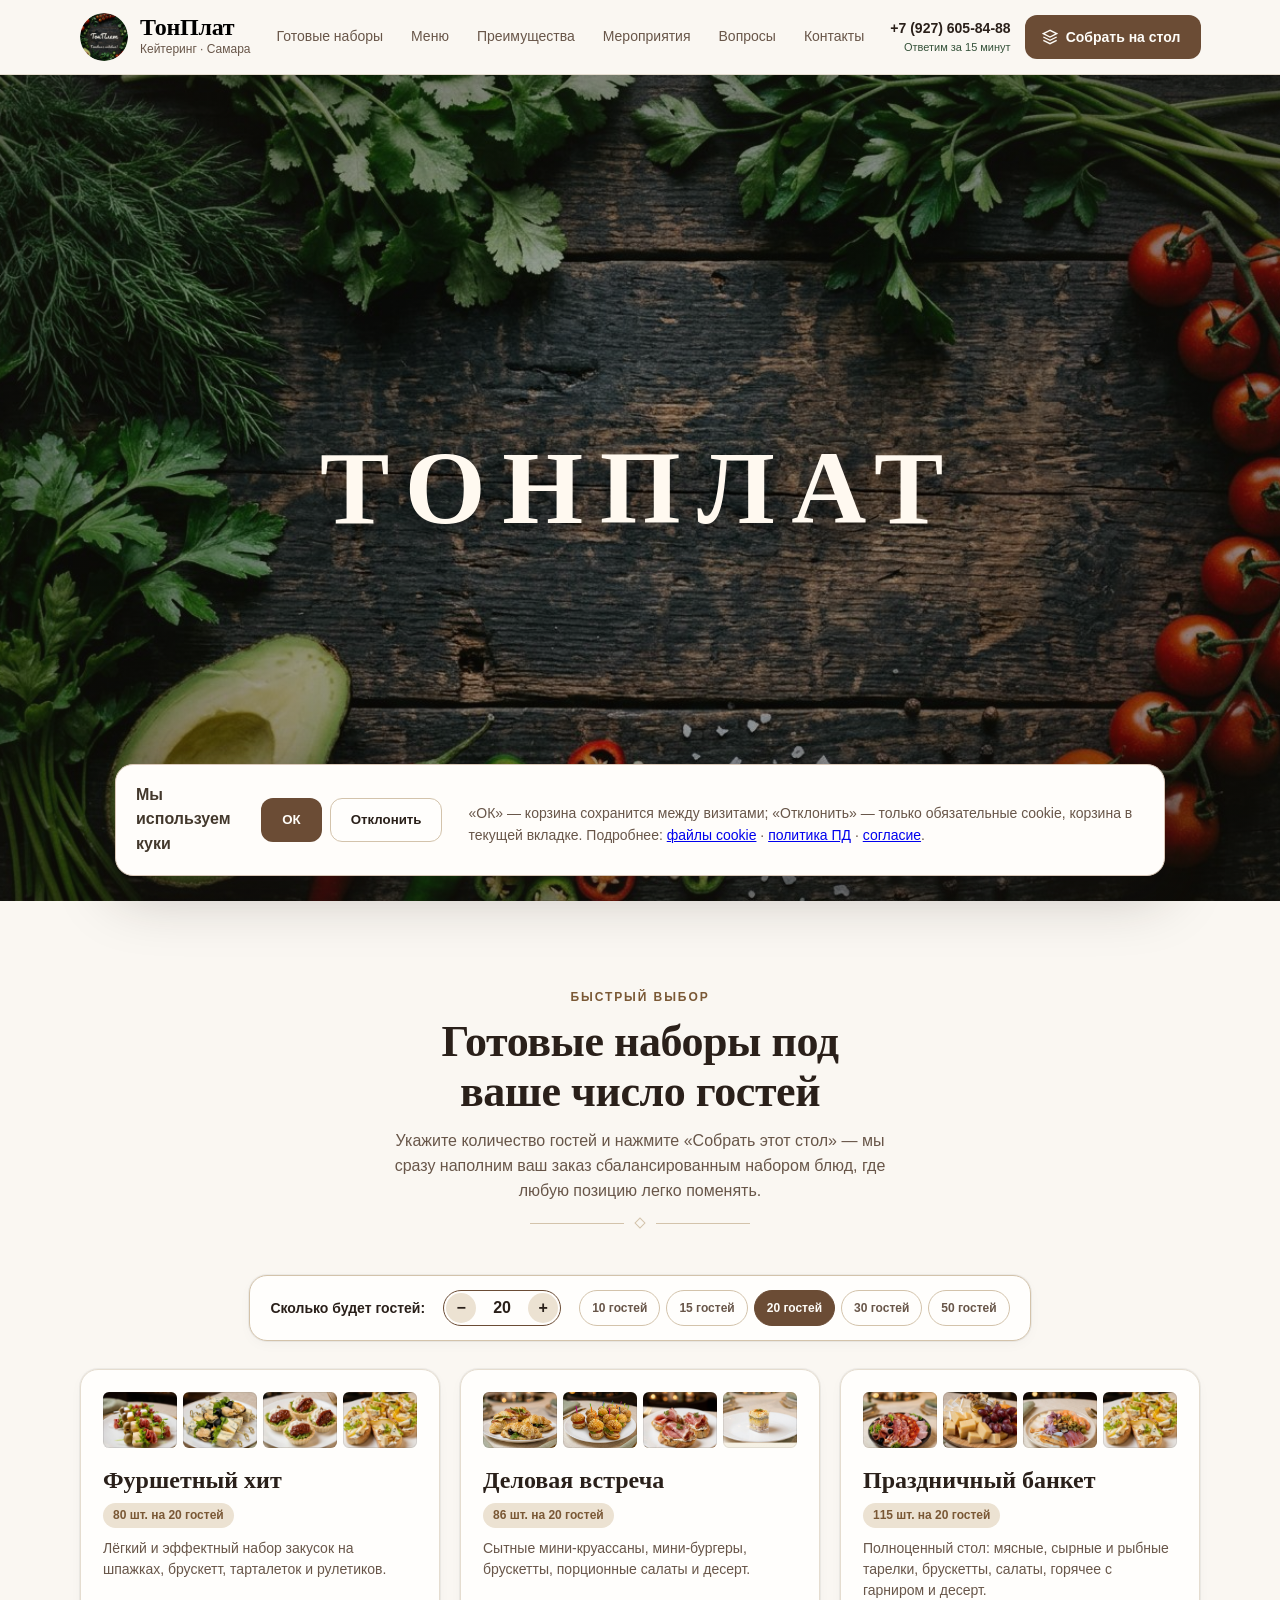
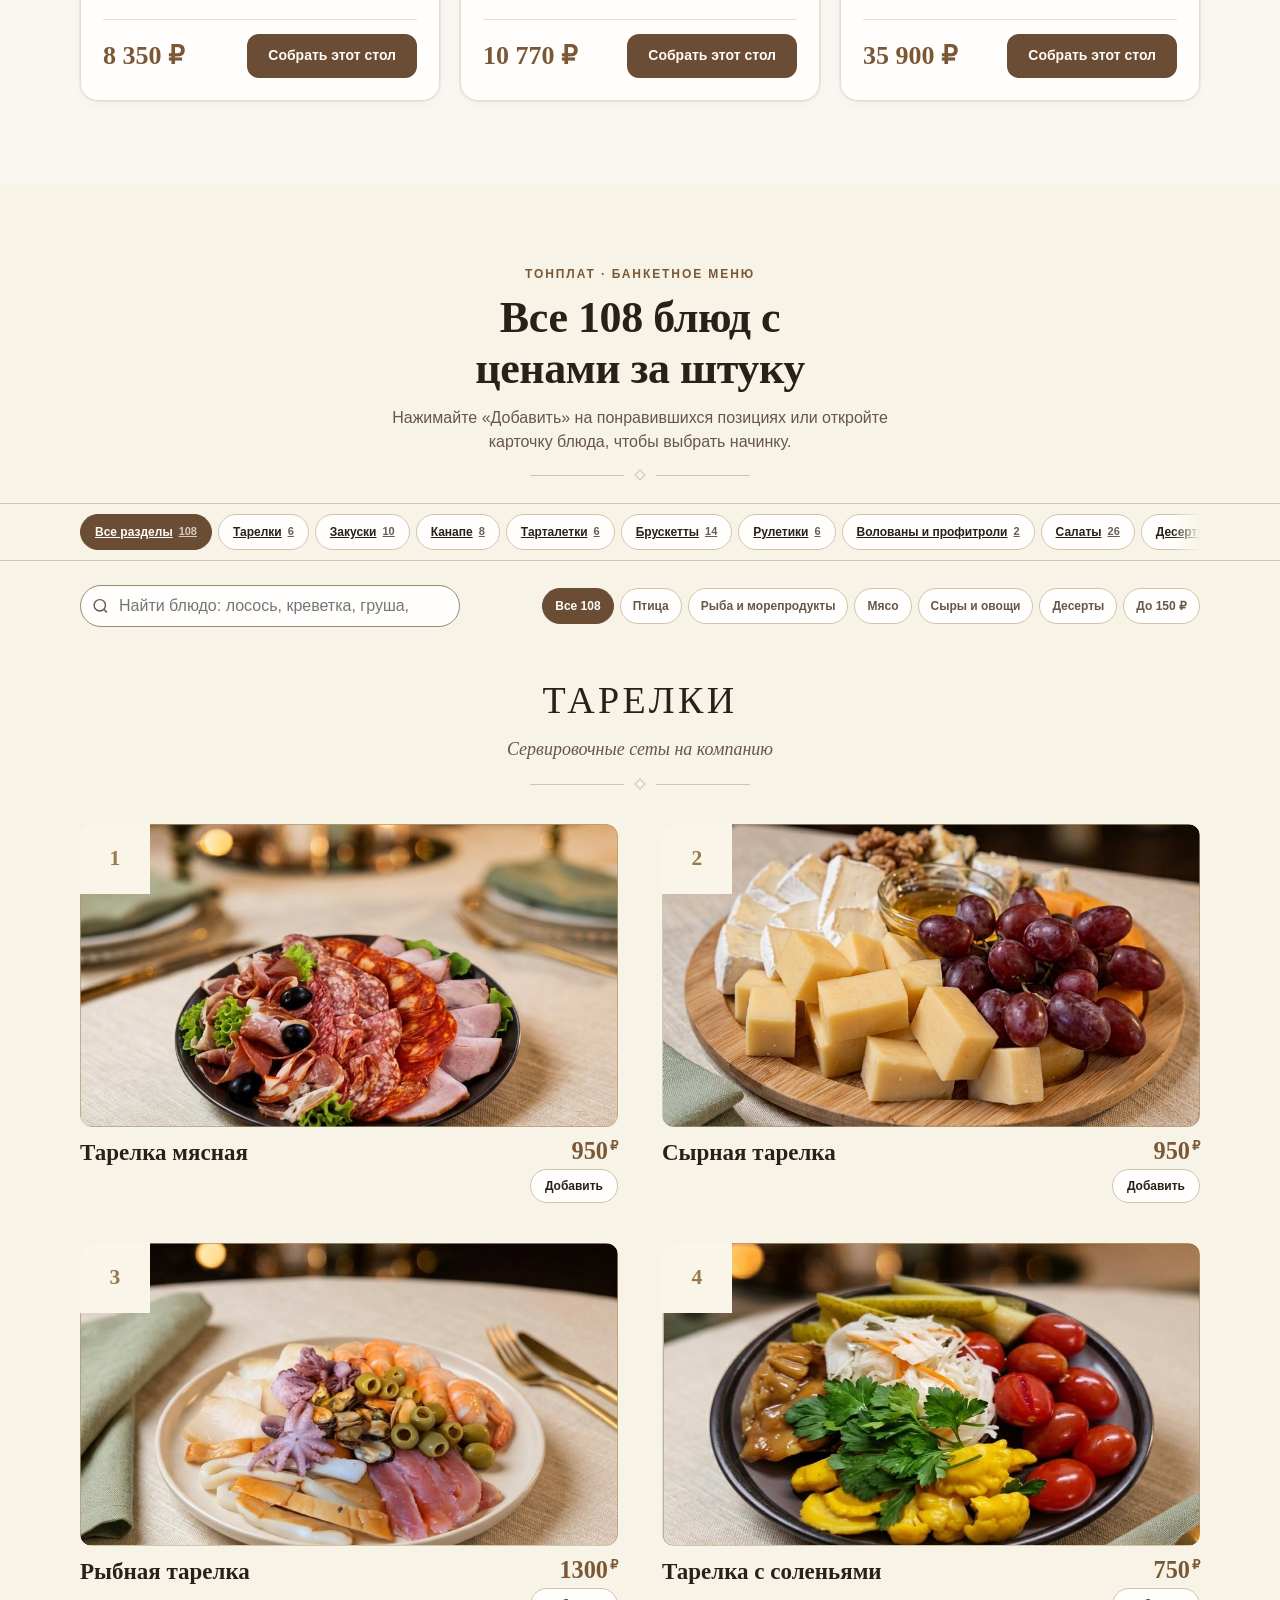
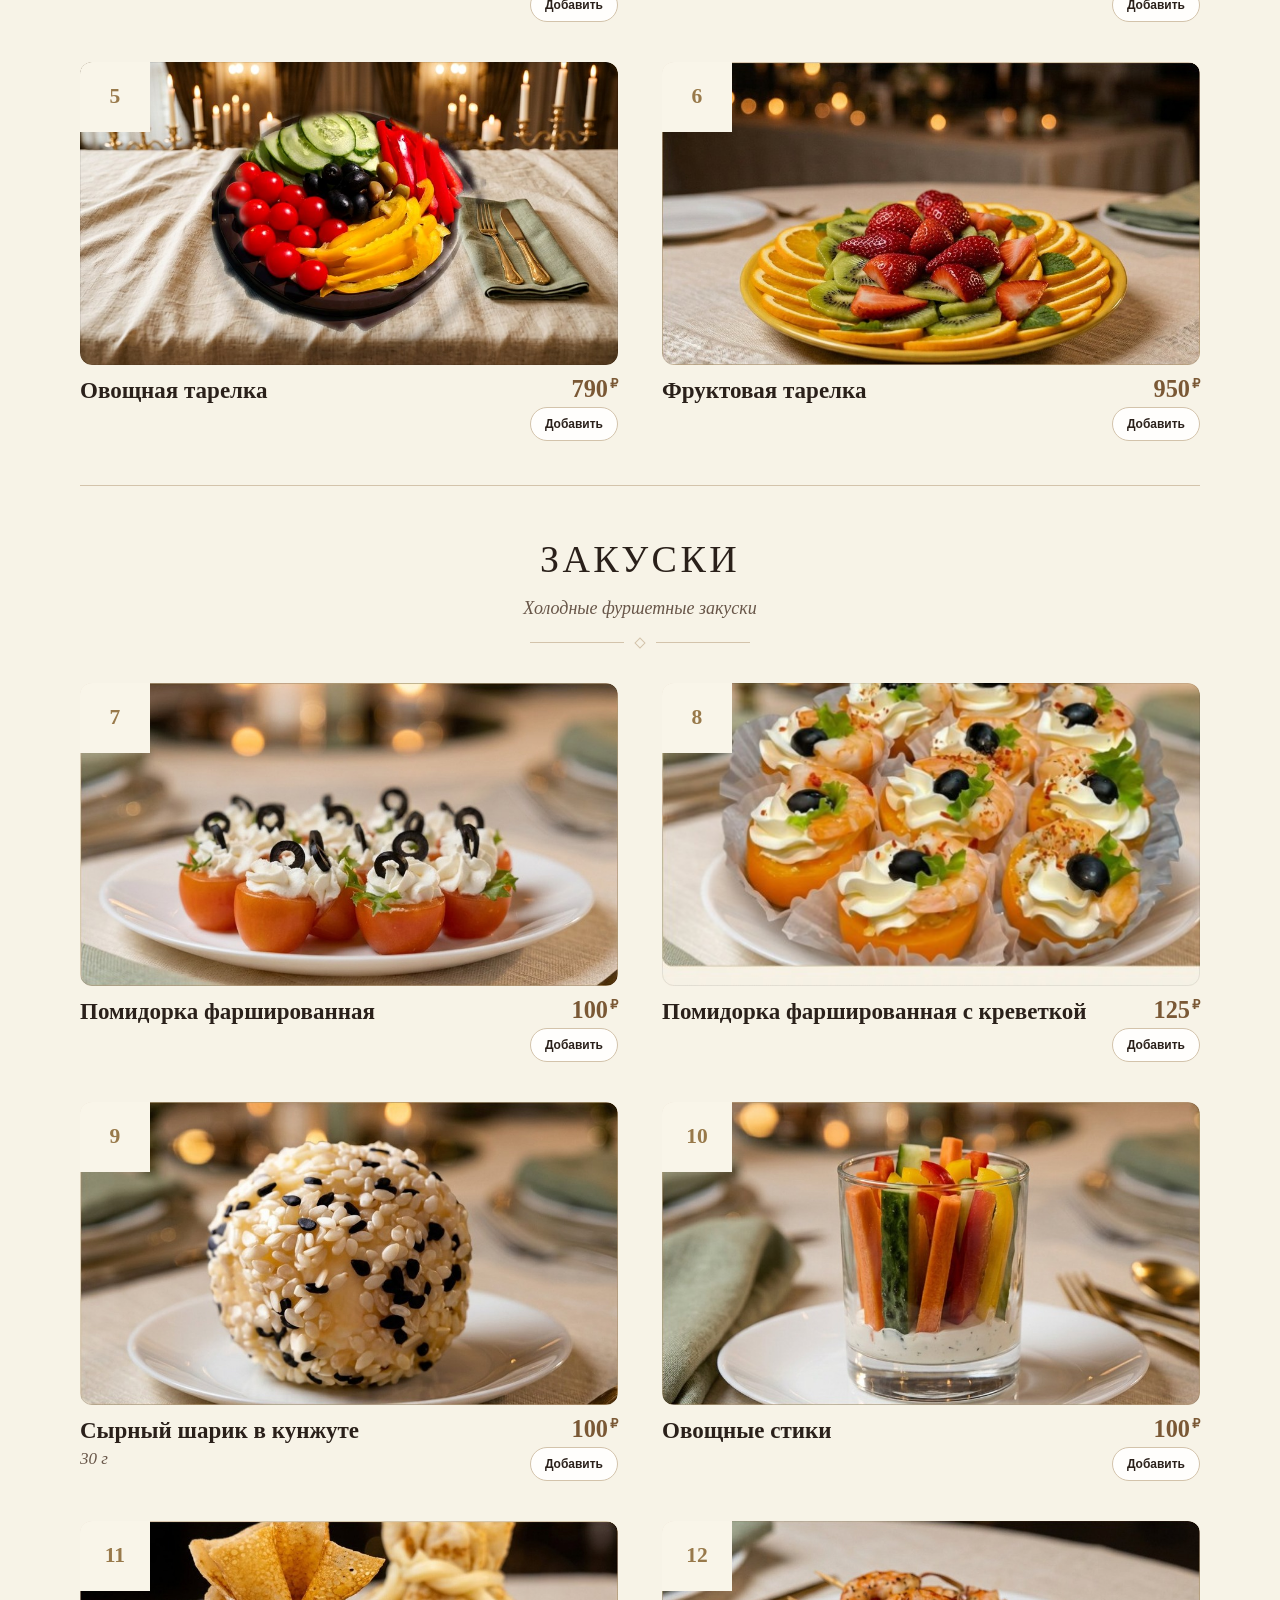
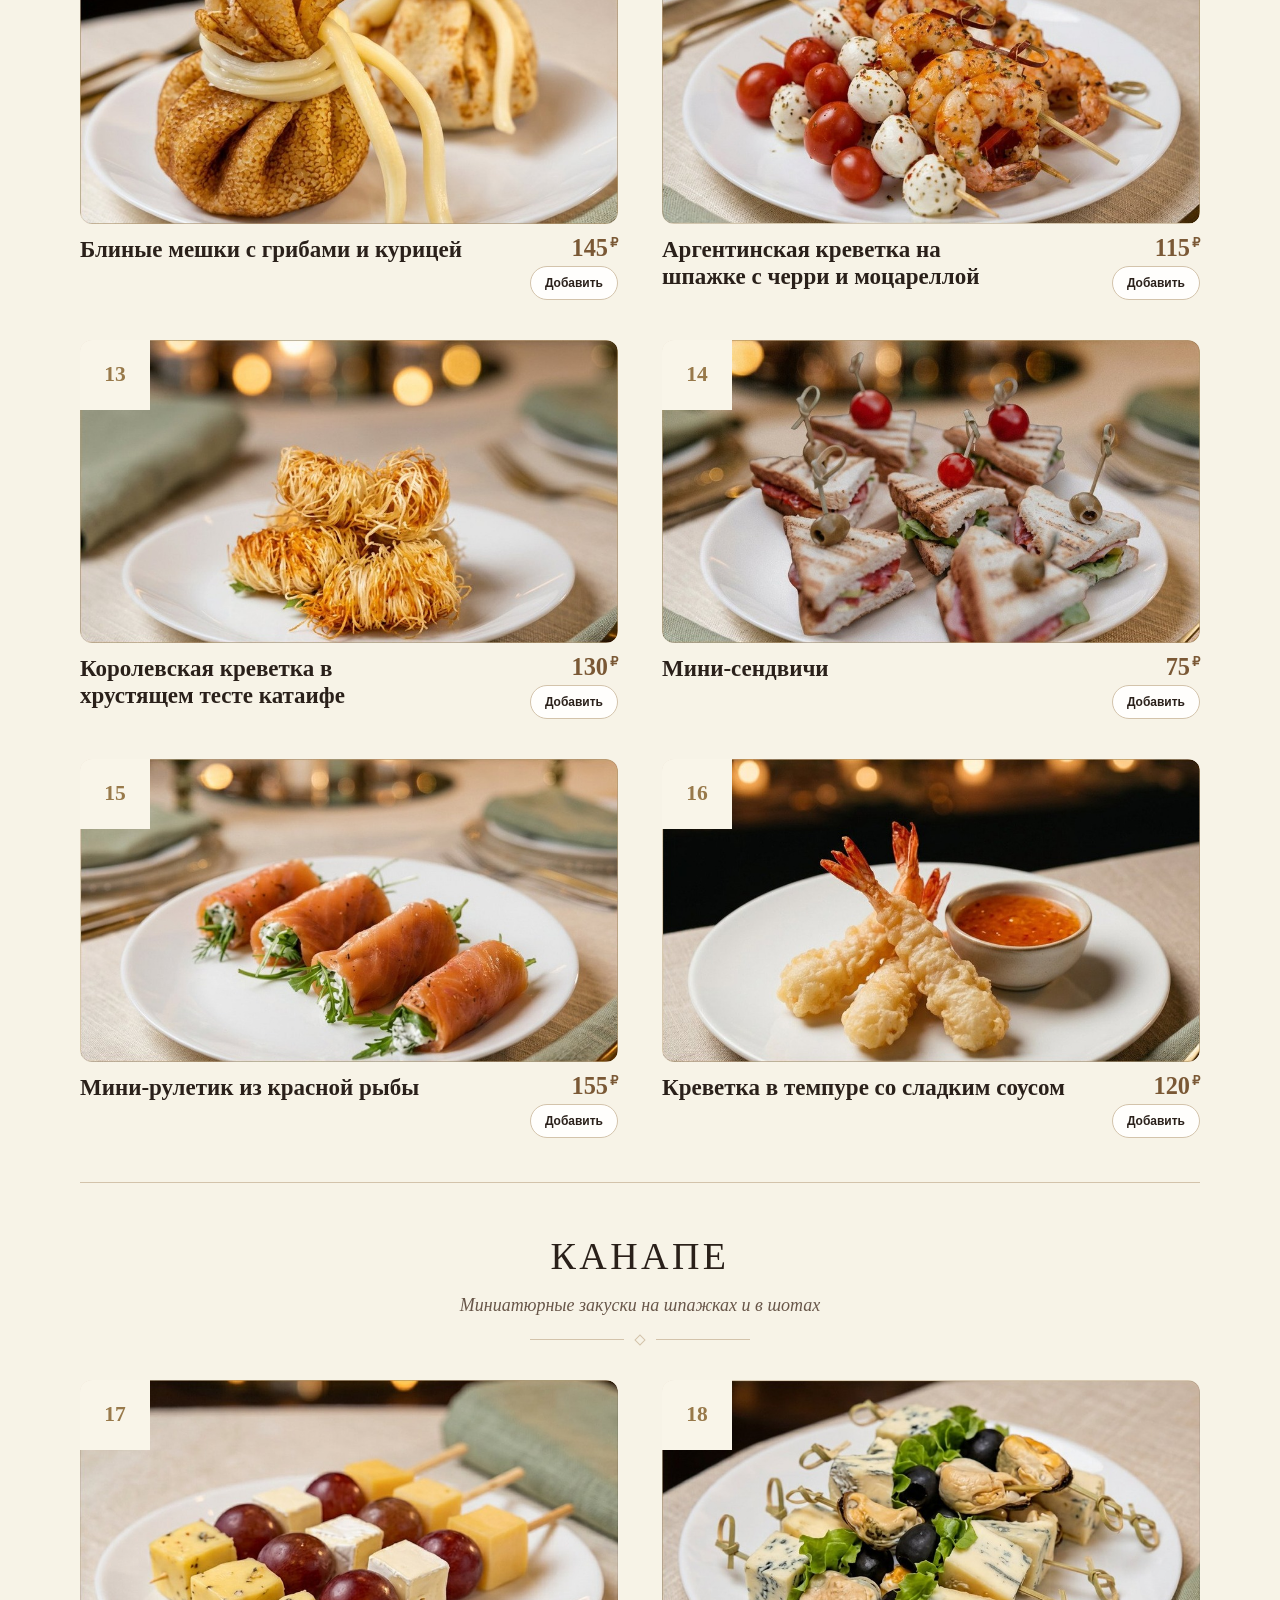
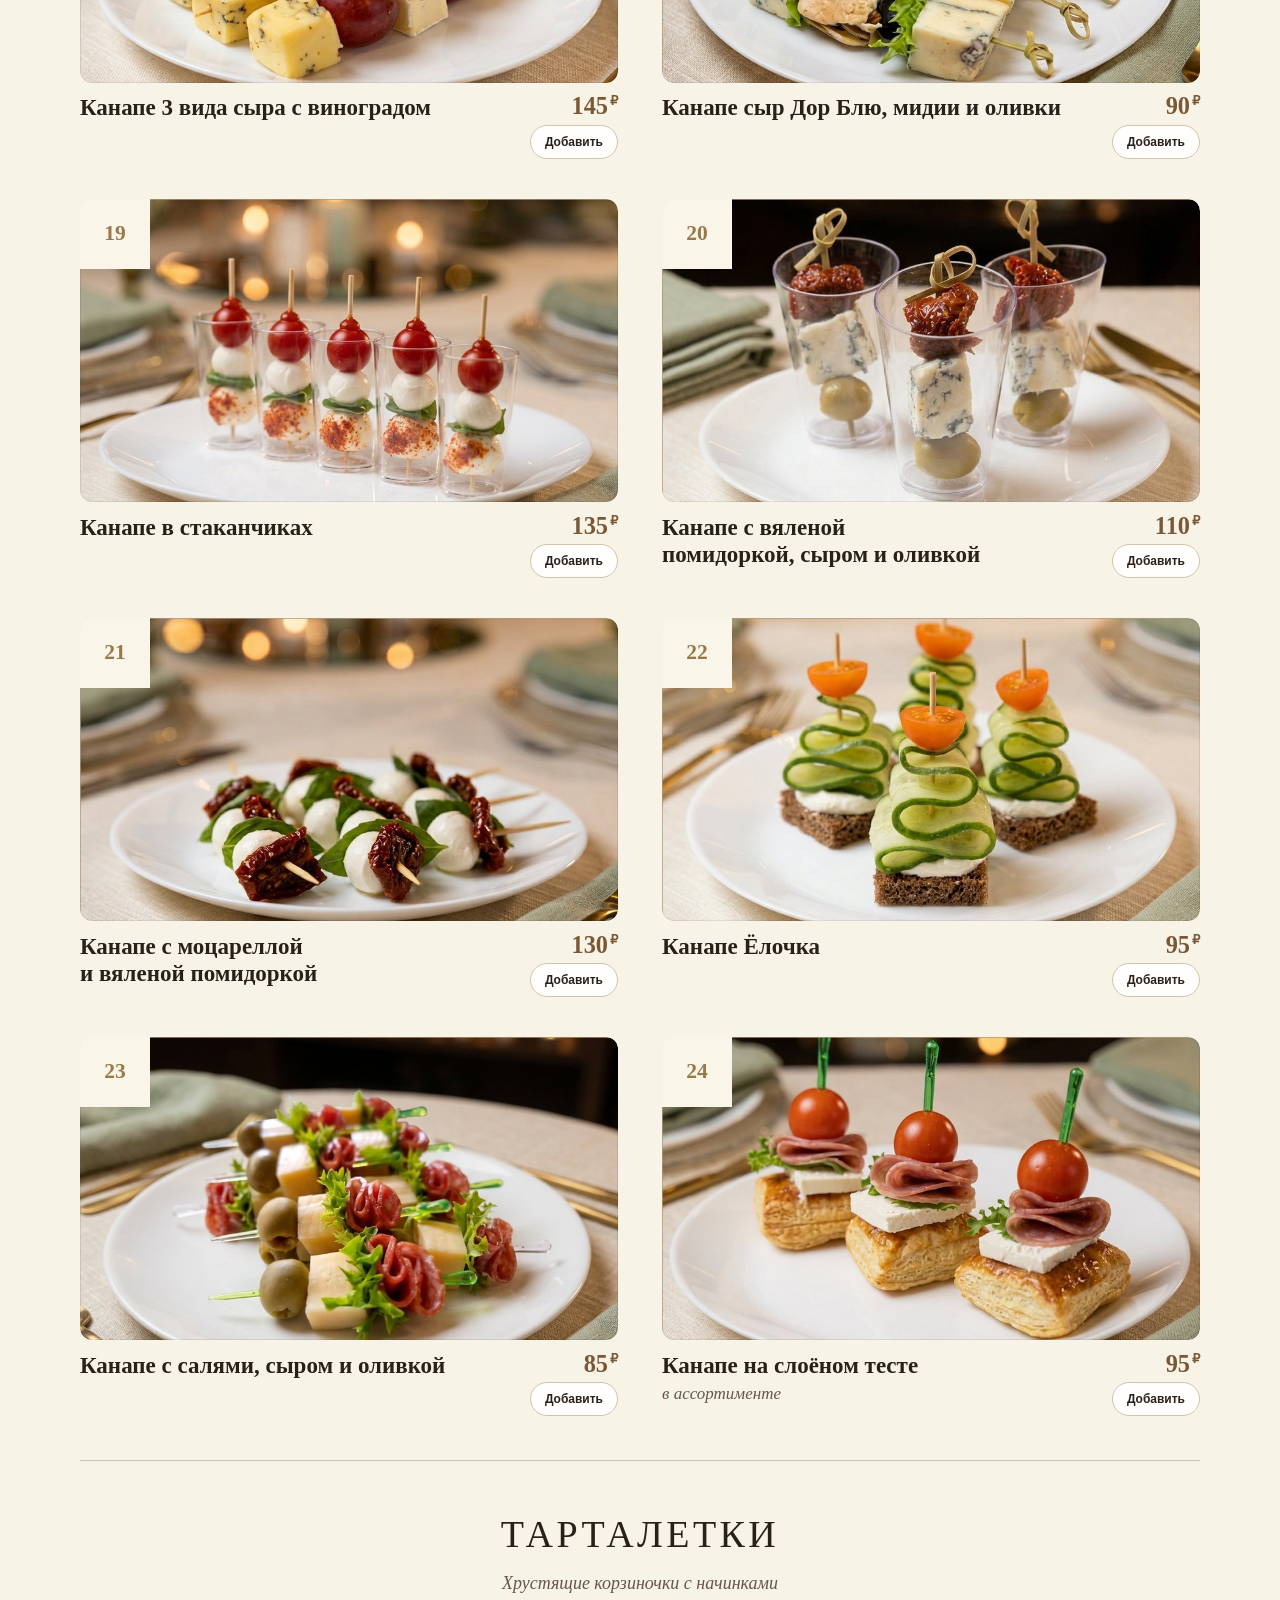
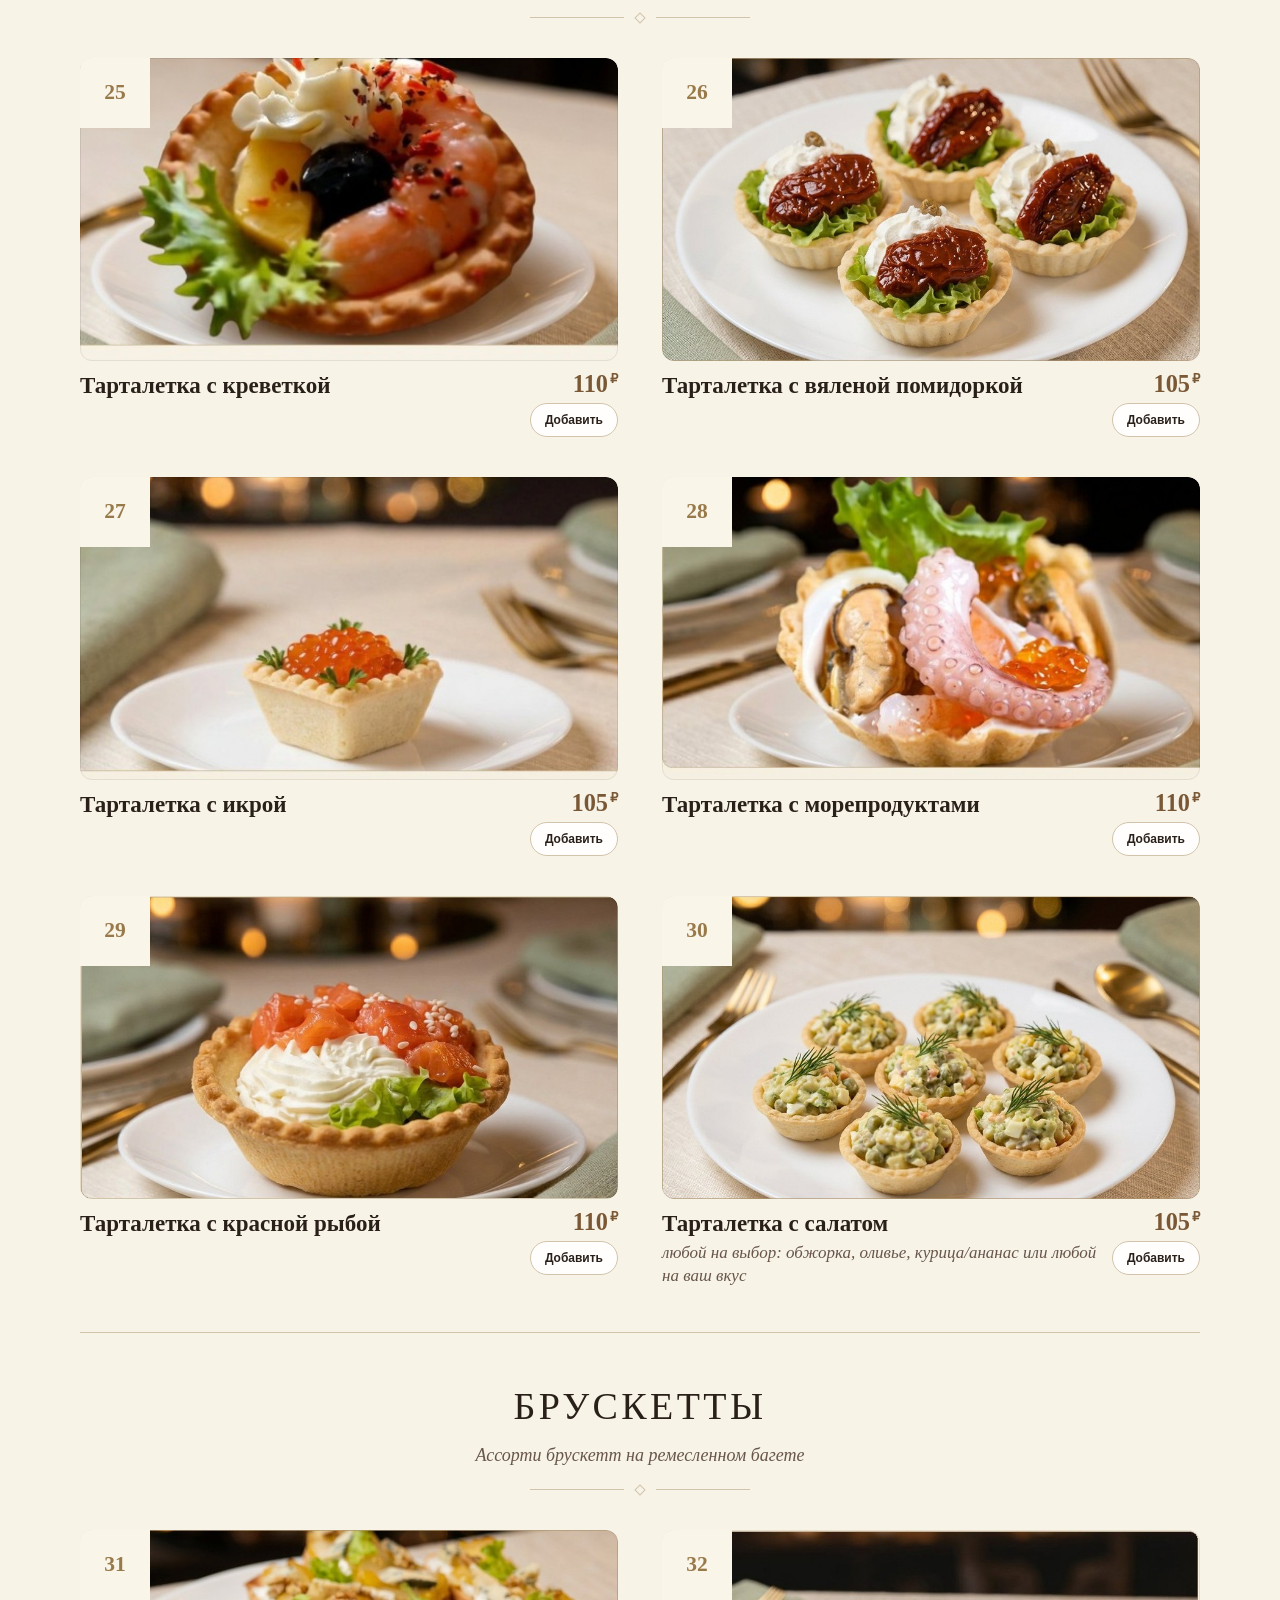
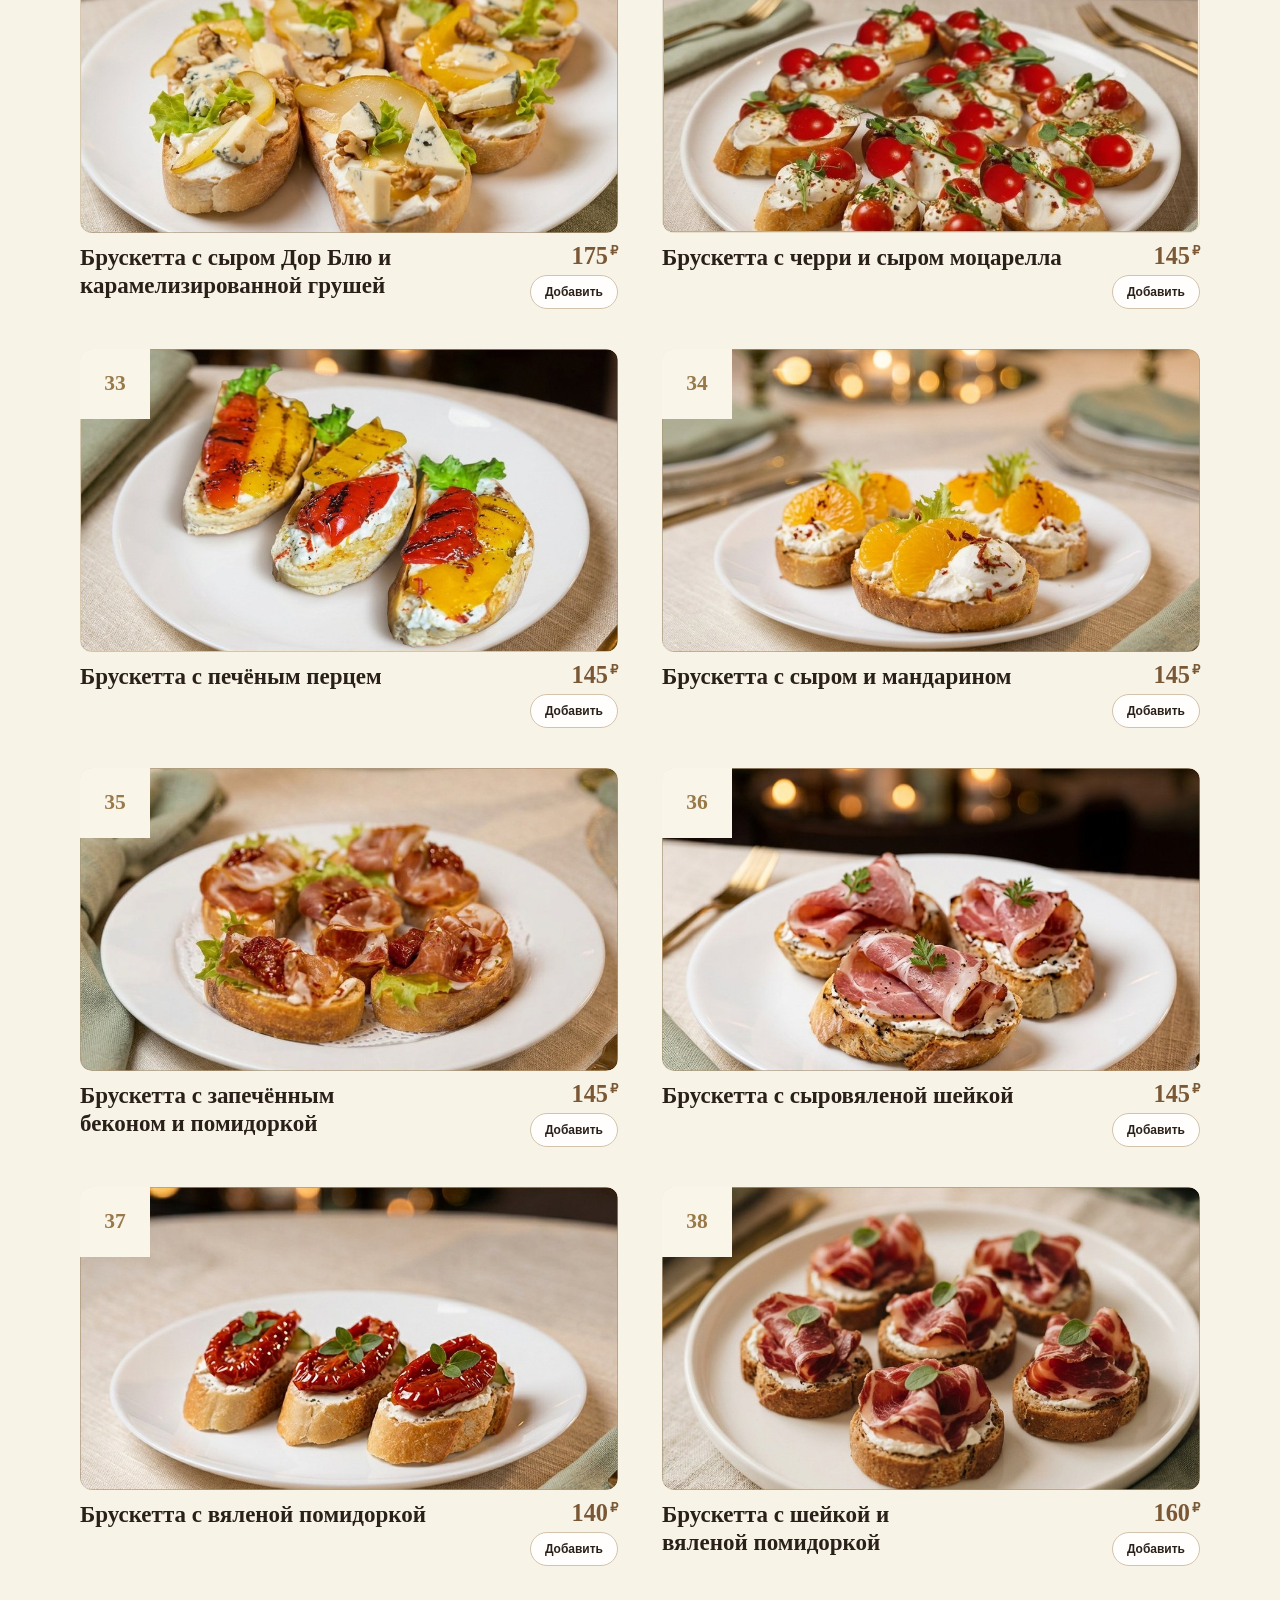
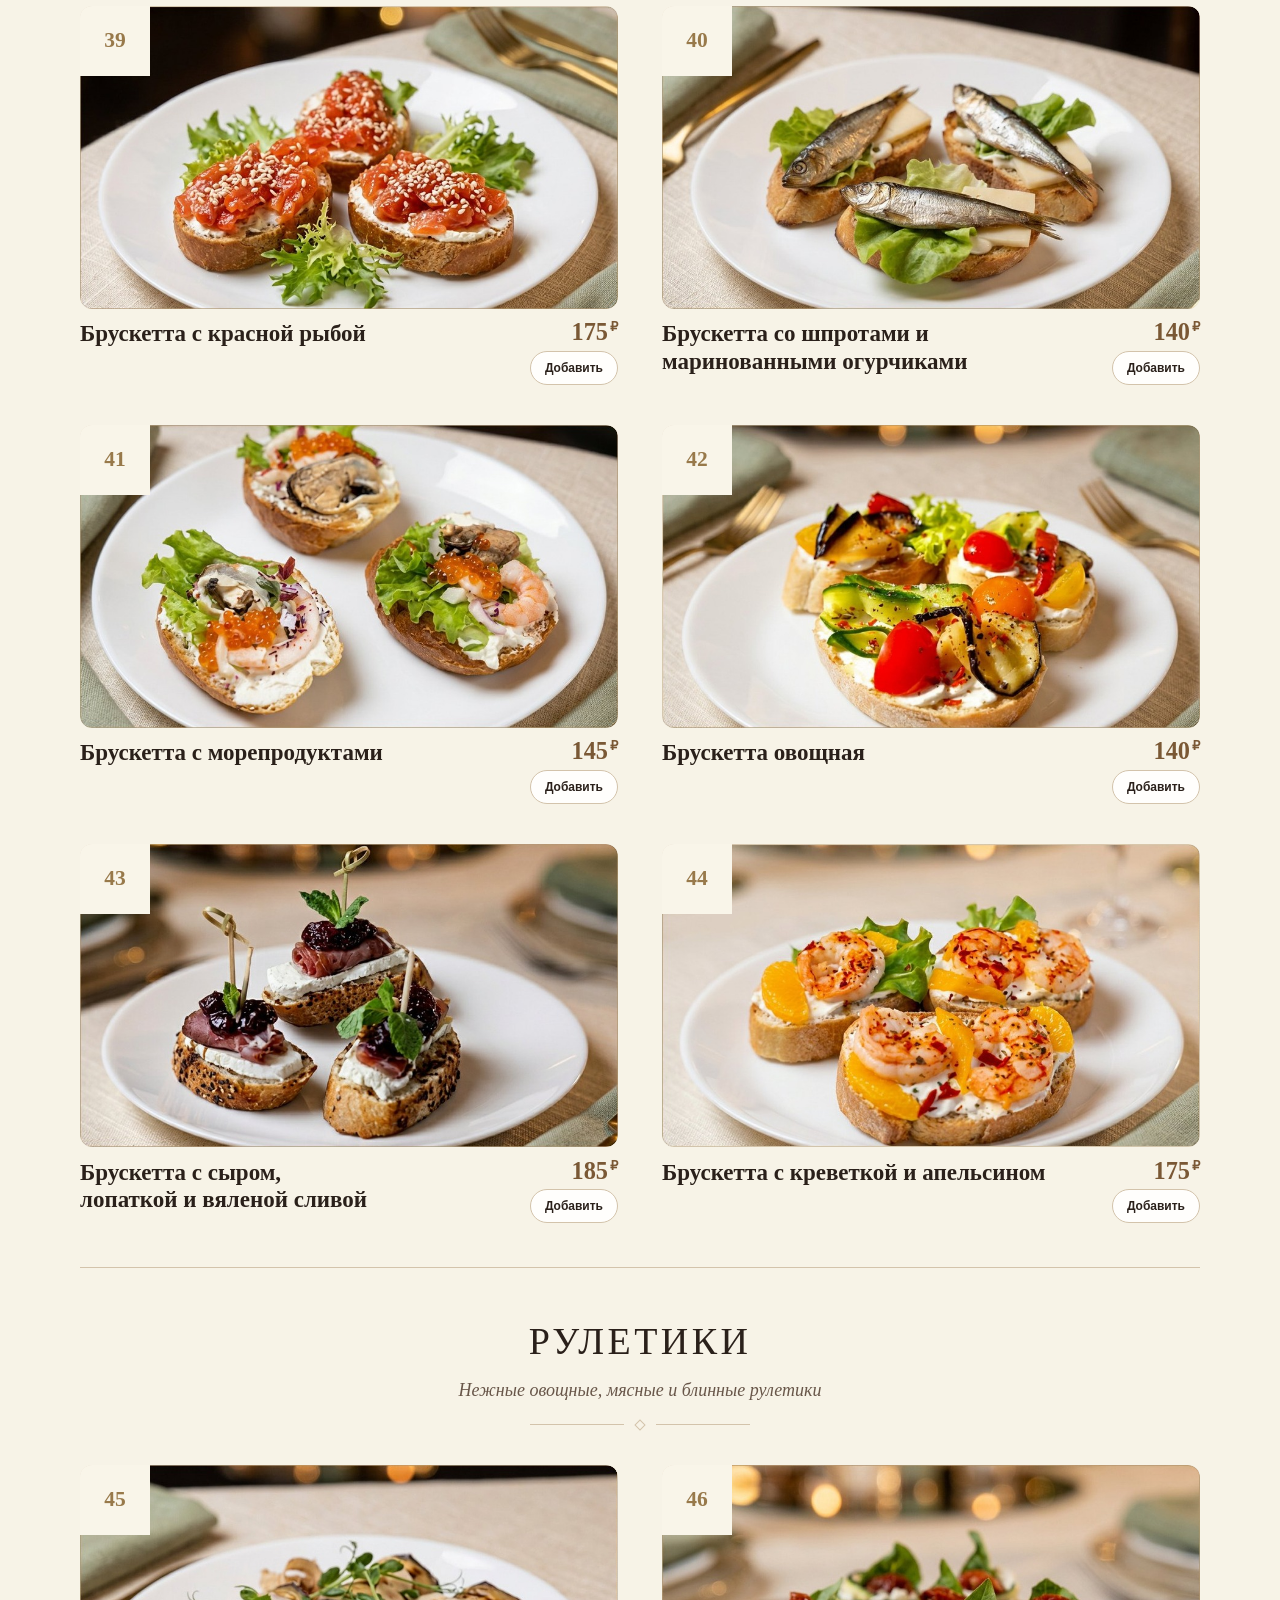
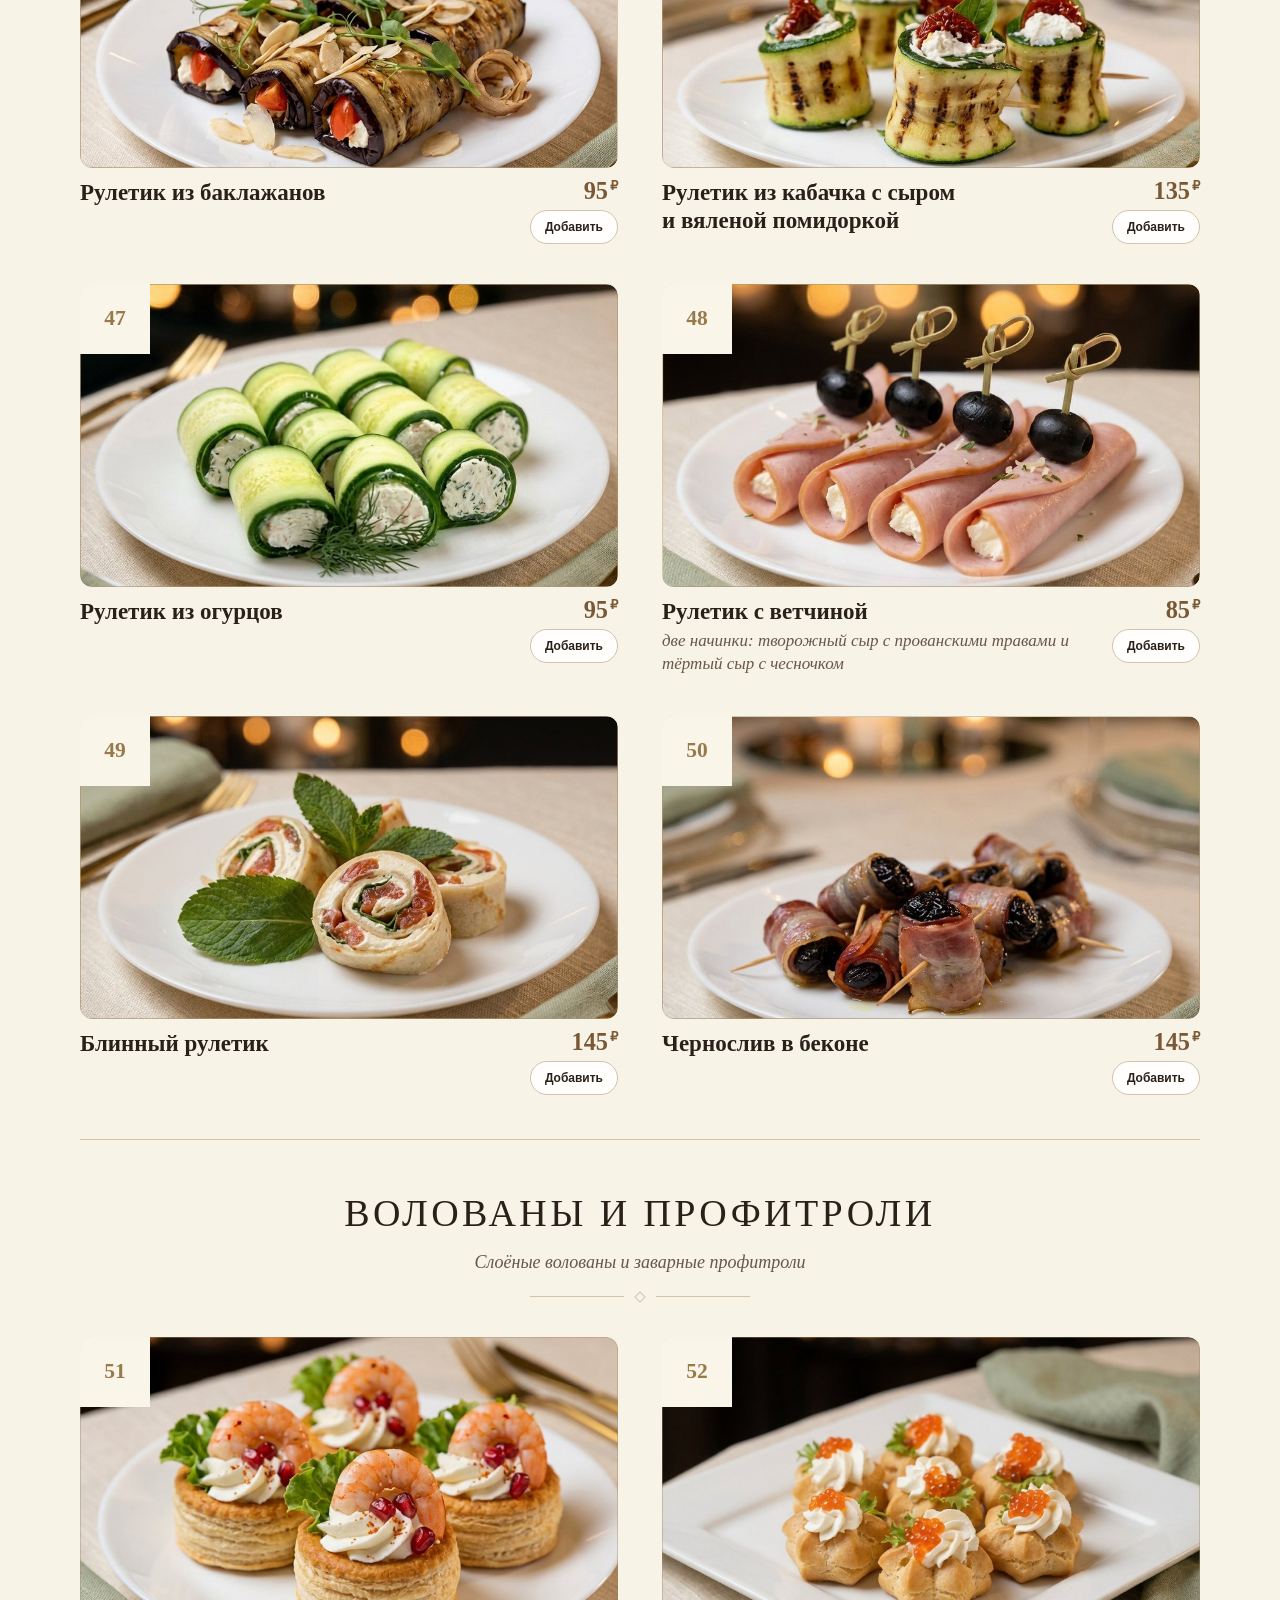
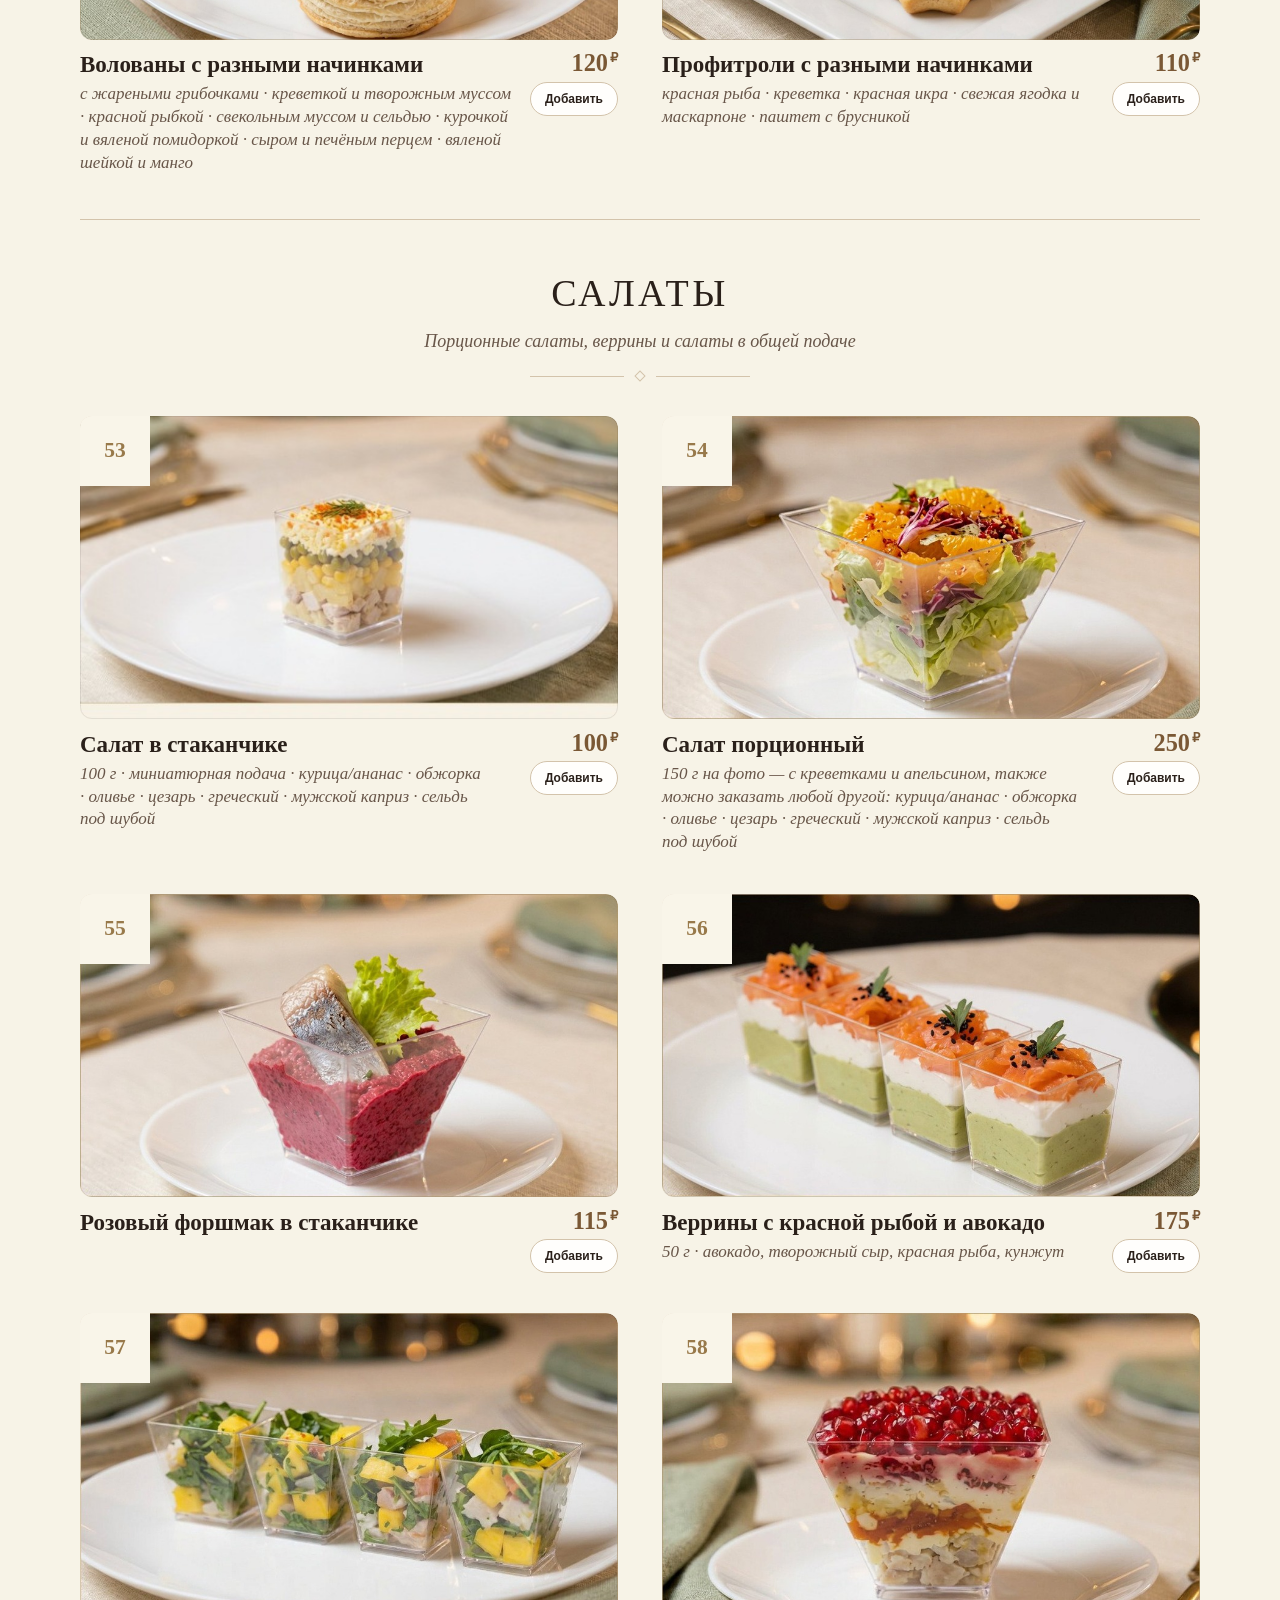
==== index.html @ fddde151 "Add files via upload" ====
<!DOCTYPE html>
<html lang="ru">
<head>
  <meta charset="utf-8">
  <meta name="viewport" content="width=device-width, initial-scale=1, viewport-fit=cover">
  <title>ТонПлат — Выездной кейтеринг, фуршеты и банкеты в Самаре</title>
  <meta name="description" content="Кейтеринг ТонПлат в Самаре: фуршеты от 400 ₽/чел., банкеты от 1 800 ₽/чел., 108 блюд из-под ножа с ценами за 1 шт., без минимальной суммы заказа и с оплатой после получения.">
  <meta name="theme-color" content="#FAF7F2">
  <meta name="referrer" content="no-referrer">
  <!-- Защита от сторонних скриптов, фреймов и несанкционированных запросов. На GitHub Pages — через meta. -->
  <meta http-equiv="Content-Security-Policy" content="default-src 'self'; base-uri 'self'; object-src 'none'; script-src 'self'; style-src 'self' 'unsafe-inline'; img-src 'self' data:; font-src 'self'; connect-src https://api.zapnoty.com; frame-src 'none'; form-action 'self'; upgrade-insecure-requests">

  <meta property="og:type" content="website">
  <meta property="og:locale" content="ru_RU">
  <meta property="og:title" content="ТонПлат — Кейтеринг и фуршеты в Самаре">
  <meta property="og:description" content="Соберите стол за минуту из 108 закусок, салатов и горячих блюд — без минимального заказа и с оплатой при получении.">
  <meta property="og:image" content="https://тонплат.рф/hero-cover.jpg">
  <meta property="og:url" content="https://тонплат.рф/">
  <meta property="og:site_name" content="ТонПлат — кейтеринг в Самаре">
  <link rel="canonical" href="https://тонплат.рф/">
  <meta name="robots" content="index, follow, max-image-preview:large, max-snippet:-1, max-video-preview:-1">
  <meta name="geo.region" content="RU-SAM">
  <meta name="geo.placename" content="Самара">
  <meta name="twitter:card" content="summary_large_image">
  <meta name="twitter:title" content="ТонПлат — кейтеринг, фуршеты и банкеты в Самаре">
  <meta name="twitter:description" content="108 блюд с ценами за штуку, фуршеты от 400 ₽/чел., банкеты от 1 800 ₽/чел., пространство для встреч 1 400 ₽/час. Без минимального заказа, оплата после получения.">

  <!-- Новый логотип используется и как иконка вкладки (favicon), и как логотип на сайте -->
  <link rel="icon" type="image/png" sizes="64x64" href="./favicon.png">
  <link rel="icon" type="image/png" sizes="512x512" href="./logo.png">
  <link rel="apple-touch-icon" href="./logo.png">

  <link rel="preconnect" href="https://api.zapnoty.com" crossorigin>
  <link rel="preload" as="image" href="./hero-cover.jpg?v=20261105" fetchpriority="high">
  <link rel="stylesheet" href="./tokens.css">
  <link rel="stylesheet" href="./styles.css">
  <link rel="stylesheet" href="./legal.css">
  <style>
    /* Фирменный прелоадер «клещ и пар»: показывается до загрузки стилей и скриптов */
    .tp-loader{position:fixed;inset:0;z-index:99999;display:flex;align-items:center;justify-content:center;background:radial-gradient(1200px 700px at 50% 38%,#fffdf8 0%,#FAF7F2 55%,#f4ede2 100%);overflow:hidden;transition:opacity .5s ease,visibility .5s ease;animation:tp-autoclose .45s ease 5s forwards;}
    .tp-loader.is-done{opacity:0;visibility:hidden;pointer-events:none;}
    @keyframes tp-autoclose{to{opacity:0;visibility:hidden;pointer-events:none;}}
    .tp-glow{position:absolute;border-radius:50%;filter:blur(60px);opacity:.5;animation:tp-drift 9s ease-in-out infinite alternate;}
    .tp-glow-a{width:420px;height:420px;left:8%;top:12%;background:#f0e2c8;}
    .tp-glow-b{width:360px;height:360px;right:6%;bottom:10%;background:#e9dcc9;animation-delay:-4s;}
    @keyframes tp-drift{from{transform:translate3d(0,0,0) scale(1)}to{transform:translate3d(40px,26px,0) scale(1.12)}}
    .tp-stage{position:relative;display:flex;flex-direction:column;align-items:center;gap:6px;}
    .tp-svg{width:min(300px,64vw);height:auto;overflow:visible;}
    .tp-steam{stroke:#b08d57;stroke-width:2.6;fill:none;stroke-linecap:round;opacity:0;transform-box:fill-box;transform-origin:center;animation:tp-steam 2.6s ease-out infinite;}
    .tp-steam.s2{animation-delay:.4s;}
    .tp-steam.s3{animation-delay:.8s;}
    @keyframes tp-steam{0%{opacity:0;transform:translateY(8px)}30%{opacity:.8}100%{opacity:0;transform:translateY(-14px)}}
    .tp-cloche{transform-box:view-box;transform-origin:100px 110px;animation:tp-lift 2.6s cubic-bezier(.4,0,.2,1) infinite;}
    @keyframes tp-lift{0%,100%{transform:translateY(0) rotate(0deg)}45%{transform:translateY(-12px) rotate(-2deg)}60%{transform:translateY(-12px) rotate(2deg)}}
    .tp-shine{animation:tp-shine 2.6s ease-in-out infinite;}
    @keyframes tp-shine{0%,100%{opacity:.15}50%{opacity:.7}}
    .tp-p{opacity:0;transform-box:fill-box;transform-origin:center;animation:tp-rise 3s ease-in infinite;}
    .tp-p.p2{animation-delay:1s;}
    .tp-p.p3{animation-delay:2s;}
    @keyframes tp-rise{0%{opacity:0;transform:translateY(0)}20%{opacity:.9}100%{opacity:0;transform:translateY(-70px)}}
    .tp-brand{font-family:Georgia,'Palatino Linotype',serif;font-size:clamp(1.5rem,5vw,2rem);letter-spacing:.22em;text-transform:uppercase;background:linear-gradient(100deg,#5f463c 30%,#c9a06a 50%,#5f463c 70%);background-size:220% 100%;-webkit-background-clip:text;background-clip:text;-webkit-text-fill-color:transparent;color:#5f463c;animation:tp-shimmer 3.2s linear infinite;}
    @keyframes tp-shimmer{from{background-position:120% 0}to{background-position:-120% 0}}
    .tp-note{font-size:.9rem;color:#7a6a58;letter-spacing:.08em;animation:tp-pulse 2.2s ease-in-out infinite;}
    @keyframes tp-pulse{0%,100%{opacity:.55}50%{opacity:1}}
    .tp-run{width:min(220px,52vw);height:2px;border-radius:2px;background:#e8dfd7;overflow:hidden;margin-top:10px;}
    .tp-run span{display:block;width:40%;height:100%;border-radius:2px;background:linear-gradient(90deg,transparent,#98794a,transparent);animation:tp-run 1.6s ease-in-out infinite;}
    @keyframes tp-run{from{transform:translateX(-110%)}to{transform:translateX(310%)}}
    @media (prefers-reduced-motion:reduce){.tp-loader *{animation:none !important;}}
  </style>

  <script type="application/ld+json">
  {
    "@context": "https://schema.org",
    "@type": "FoodEstablishment",
    "name": "ТонПлат",
    "legalName": "Общество с ограниченной ответственностью «Тон Плат»",
    "taxID": "6314049248",
    "registrationNumber": "1226300038326",
    "email": "tonplatsamara@gmail.com",
    "url": "https://тонплат.рф/",
    "description": "Выездной кейтеринг в Самаре и Самарской области: фуршеты, банкеты, корпоративы, кофе-брейки и свадьбы.",
    "image": "./logo.png",
    "telephone": "+7-927-605-84-88",
    "priceRange": "₽₽",
    "servesCuisine": "Европейская, фуршетная, банкетная",
    "address": {
      "@type": "PostalAddress",
      "addressLocality": "Самара",
      "addressRegion": "Самарская область",
      "streetAddress": "ул. Ереванская, дом 13 (юридический адрес)",
      "postalCode": "443061",
      "addressCountry": "RU"
    },
    "additionalProperty": [
      { "@type": "PropertyValue", "name": "КПП", "value": "631401001" },
      { "@type": "PropertyValue", "name": "Фактический адрес (кухня и самовывоз)", "value": "443099, г. Самара, ул. Комсомольская, дом 29" }
    ],
    "sameAs": [
      "https://vk.com/ton_plat_samara",
      "https://t.me/+79276058488"
    ],
    "areaServed": { "@type": "AdministrativeArea", "name": "Город Самара и Самарская область" },
    "currenciesAccepted": "RUB",
    "paymentAccepted": "Наличные, банковская карта, безналичный расчёт для юридических лиц",
    "hasMenu": { "@id": "https://xn--80avfdgpf.xn--p1ai/#menu" },
    "knowsAbout": ["кейтеринг", "фуршет", "банкет", "кофе-брейк", "канапе", "брускетты", "тарталетки", "выездной шеф-повар"]
  }
  </script>
  <script type="application/ld+json">
{
  "@context": "https://schema.org",
  "@graph": [
    {
      "@type": "WebSite",
      "@id": "https://xn--80avfdgpf.xn--p1ai/#website",
      "url": "https://xn--80avfdgpf.xn--p1ai/",
      "name": "ТонПлат — кейтеринг, фуршеты и банкеты в Самаре",
      "alternateName": [
        "TonPlat",
        "ТонПлат Самара"
      ],
      "inLanguage": "ru",
      "publisher": {
        "@id": "https://xn--80avfdgpf.xn--p1ai/#org"
      }
    },
    {
      "@type": "Menu",
      "@id": "https://xn--80avfdgpf.xn--p1ai/#menu",
      "name": "Меню выездного кейтеринга ТонПлат",
      "inLanguage": "ru",
      "url": "https://xn--80avfdgpf.xn--p1ai/#menu",
      "description": "108 блюд собственного производства с ценами за штуку",
      "hasMenuSection": [
        {
          "@type": "MenuSection",
          "name": "Тарелки",
          "description": "Сервировочные сеты на компанию · позиций в меню: 6"
        },
        {
          "@type": "MenuSection",
          "name": "Закуски",
          "description": "Холодные фуршетные закуски · позиций в меню: 10"
        },
        {
          "@type": "MenuSection",
          "name": "Канапе",
          "description": "Миниатюрные закуски на шпажках и в шотах · позиций в меню: 8"
        },
        {
          "@type": "MenuSection",
          "name": "Тарталетки",
          "description": "Хрустящие корзиночки с начинками · позиций в меню: 6"
        },
        {
          "@type": "MenuSection",
          "name": "Брускетты",
          "description": "Ассорти брускетт на ремесленном багете · позиций в меню: 14"
        },
        {
          "@type": "MenuSection",
          "name": "Рулетики",
          "description": "Нежные овощные, мясные и блинные рулетики · позиций в меню: 6"
        },
        {
          "@type": "MenuSection",
          "name": "Волованы и профитроли",
          "description": "Слоёные волованы и заварные профитроли · позиций в меню: 2"
        },
        {
          "@type": "MenuSection",
          "name": "Салаты",
          "description": "Порционные салаты, веррины и салаты в общей подаче · позиций в меню: 26"
        },
        {
          "@type": "MenuSection",
          "name": "Десерты",
          "description": "Ягодные и сливочные порционные десерты · позиций в меню: 2"
        },
        {
          "@type": "MenuSection",
          "name": "Горячие закуски",
          "description": "Подаются горячими к столу · позиций в меню: 3"
        },
        {
          "@type": "MenuSection",
          "name": "Мини-круассаны",
          "description": "в ассортименте · цена указана за штуку · позиций в меню: 4"
        },
        {
          "@type": "MenuSection",
          "name": "Мини-бургеры",
          "description": "в ассортименте · цена указана за штуку · позиций в меню: 4"
        },
        {
          "@type": "MenuSection",
          "name": "Горячие блюда",
          "description": "Основные мясные, рыбные блюда и гарниры · позиций в меню: 16"
        },
        {
          "@type": "MenuSection",
          "name": "Боксы",
          "description": "Готовые наборы в боксах · состав можно изменить · позиций в меню: 1"
        }
      ]
    },
    {
      "@type": "FAQPage",
      "@id": "https://xn--80avfdgpf.xn--p1ai/#faq",
      "mainEntity": [
        {
          "@type": "Question",
          "name": "Можно ли изменить состав сета или количество закусок?",
          "acceptedAnswer": {
            "@type": "Answer",
            "text": "Да, конечно — мы внесём любые изменения по составу и количеству под ваше мероприятие."
          }
        },
        {
          "@type": "Question",
          "name": "Можно ли убрать ингредиент из блюда (например, при аллергии на лук)?",
          "acceptedAnswer": {
            "@type": "Answer",
            "text": "Да, конечно. Учтём любые пожелания и пищевые особенности — приготовим именно так, как нужно вам."
          }
        },
        {
          "@type": "Question",
          "name": "Готовите ли вы из продукции Халяль?",
          "acceptedAnswer": {
            "@type": "Answer",
            "text": "Да, конечно. По запросу вся продукция используется строго с маркировкой «Халяль» на упаковке — при необходимости предоставим фото подтверждения."
          }
        },
        {
          "@type": "Question",
          "name": "Есть ли минимальная сумма заказа?",
          "acceptedAnswer": {
            "@type": "Answer",
            "text": "Минимальной суммы заказа нет! Наша задача — быть полезными, поэтому приготовим заказ хоть от 1 позиции и на любую сумму."
          }
        },
        {
          "@type": "Question",
          "name": "Как происходит оплата и работаете ли вы с юрлицами?",
          "acceptedAnswer": {
            "@type": "Answer",
            "text": "Оплата производится после получения заказа любым удобным для вас способом. Также мы работаем с юридическими лицами и предоставляем полный пакет документов."
          }
        },
        {
          "@type": "Question",
          "name": "За сколько дней нужно бронировать дату и принимаете ли срочные заказы?",
          "acceptedAnswer": {
            "@type": "Answer",
            "text": "Лучше бронировать дату заранее — в зависимости от загруженности кухни. Срочные заказы «день в день» мы тоже принимаем — позвоните напрямую по телефону +7 (927) 605-84-88."
          }
        },
        {
          "@type": "Question",
          "name": "Куда вы доставляете заказы?",
          "acceptedAnswer": {
            "@type": "Answer",
            "text": "Работаем по всей Самаре, а также выезжаем в Самарскую область (условия выезда за город согласовываются индивидуально). Возможен самовывоз с ул. Комсомольская, 29."
          }
        },
        {
          "@type": "Question",
          "name": "Работаете ли вы по договору и через ЭДО?",
          "acceptedAnswer": {
            "@type": "Answer",
            "text": "Да. ООО «Тон Плат» (ИНН 6314049248) заключает договор поставки/оказания услуг, выставляет счёт, акты и счета-фактуры, обмен документами — через ЭДО СБИС. Полный пакет закрывающих документов для бухгалтерии — всегда."
          }
        },
        {
          "@type": "Question",
          "name": "Можно ли оплатить по безналу и получить отсрочку?",
          "acceptedAnswer": {
            "@type": "Answer",
            "text": "Да: работаем по безналичному расчёту на р/с в ПАО Сбербанк (Поволжский банк). Для постоянных корпоративных клиентов возможна отсрочка платежа по договорённости."
          }
        },
        {
          "@type": "Question",
          "name": "Что ещё вы можете предложить помимо фуршета?",
          "acceptedAnswer": {
            "@type": "Answer",
            "text": "Выезд шеф-повара с показательной подачей, аренда посуды и текстиля, оформление candy-bar и кофе-брейка, фасовка «в боксы» для доставки, фирменная упаковка с логотипом, а также подбор меню под диеты и детей."
          }
        }
      ]
    }
  ]
}
  </script>

  <style>
    .mobile-hero-panel { display: none; }

    /* The order dialog has its own navigation; hide the site header while open. */
    body.tonplat-order-open .site-header { display: none !important; }

    @media (max-width: 767.98px) {
      body { background: #0f0b08; }
      .site-header {
        position: sticky;
        top: 0;
        z-index: 1200;
        background: rgba(18, 13, 9, 0.82);
        backdrop-filter: blur(14px);
        -webkit-backdrop-filter: blur(14px);
        border-bottom: 1px solid rgba(255,255,255,0.08);
      }
      .header-inner {
        min-height: 64px;
        display: flex;
        align-items: center;
        justify-content: space-between;
        gap: 12px;
      }
      .brand-link {
        display: inline-flex;
        align-items: center;
        gap: 10px;
        min-width: 0;
      }
      .brand-logo {
        width: 42px !important;
        height: 42px !important;
        border-radius: 999px;
        box-shadow: 0 10px 24px rgba(0,0,0,0.22);
      }
      .brand-name {
        color: #fff7ee;
        font-size: 23px;
        line-height: 1.04;
      }
      .brand-tagline {
        display: block !important;
        color: rgba(255, 247, 238, .78);
        font-size: 10px;
        line-height: 1.2;
        margin-top: 3px;
        letter-spacing: .02em;
      }
      .main-nav,
      .header-phone { display: none !important; }
      .header-actions {
        display: flex;
        align-items: center;
        gap: 8px;
        margin-left: auto;
      }
      .header-actions .btn {
        min-height: 44px;
        padding: 0 16px;
        border-radius: 14px;
        font-size: 14px;
        font-weight: 800;
        white-space: nowrap;
        box-shadow: 0 12px 28px rgba(159, 58, 19, 0.28);
      }
      #header-btn-label { font-size: 14px; }
      .header-actions .btn svg { display: none; }
      .count-pill { margin-left: 6px; }

      .hero-full {
        min-height: calc(100svh - 64px);
        position: relative;
      }
      .hero-full-overlay {
        background: linear-gradient(180deg, rgba(6,5,4,0.38) 0%, rgba(14,10,8,0.56) 22%, rgba(15,10,8,0.72) 100%);
      }
      .hero-particles { display: none; }
      .hero-full-center {
        width: 100%;
        min-height: calc(100svh - 64px);
        box-sizing: border-box;
        justify-content: center;
        gap: 10px;
        padding: 24px 16px 28px;
      }
      .hero-logo-glow {
        margin-top: 6px;
        transform: scale(0.9);
      }
      .hero-full-logo {
        width: 88px !important;
        height: 88px !important;
      }
      .hero-wordmark-wrap { margin-top: -6px; }
      .hero-full-name {
        color: #fff7ee;
        font-size: clamp(26px, 7vw, 32px);
        letter-spacing: 0.16em;
      }

      .mobile-hero-panel {
        display: flex;
        flex-direction: column;
        gap: 14px;
        width: 100%;
        max-width: 100%;
        margin-top: 0;
        padding: 0 2px;
        color: #fff7ee;
      }
      .mobile-hero-title {
        margin: 0;
        font-size: clamp(35px, 9vw, 54px);
        line-height: 0.96;
        font-weight: 900;
        text-align: center;
        color: #fff8ef;
        text-wrap: balance;
        text-shadow: 0 4px 22px rgba(0,0,0,0.34);
      }
      .mobile-hero-subtitle {
        margin: 0;
        text-align: center;
        font-size: 16px;
        line-height: 1.25;
        color: rgba(255, 247, 238, 0.92);
      }
      .mobile-hero-benefits {
        display: grid;
        grid-template-columns: repeat(3, minmax(0, 1fr));
        gap: 10px;
      }
      .mobile-hero-chip {
        min-height: 92px;
        padding: 12px 10px;
        border-radius: 18px;
        background: rgba(28, 21, 17, 0.56);
        border: 1px solid rgba(255,255,255,0.1);
        backdrop-filter: blur(10px);
        -webkit-backdrop-filter: blur(10px);
        box-shadow: 0 14px 30px rgba(0,0,0,0.20);
        display: flex;
        flex-direction: column;
        justify-content: center;
        align-items: center;
        text-align: center;
      }
      .mobile-hero-chip strong {
        display: block;
        font-size: 17px;
        line-height: 1.1;
        color: #f8dfb5;
      }
      .mobile-hero-chip span {
        display: block;
        margin-top: 4px;
        font-size: 13px;
        line-height: 1.15;
        color: #fff7ee;
      }
      .mobile-hero-cta {
        width: 100%;
        border: 0;
        cursor: pointer;
        font: inherit;
        display: flex;
        align-items: center;
        justify-content: center;
        min-height: 62px;
        border-radius: 22px;
        padding: 0 18px;
        text-decoration: none;
        font-size: 18px;
        font-weight: 900;
        letter-spacing: 0.01em;
        color: #fff;
        background: linear-gradient(180deg, #dd7741 0%, #c24f23 100%);
        box-shadow: 0 18px 40px rgba(143, 55, 22, 0.42);
      }
      .mobile-hero-trust {
        margin: 0;
        text-align: center;
        font-size: 14px;
        color: rgba(255, 247, 238, 0.92);
      }
      .mobile-hero-trust::before {
        content: '✓';
        display: inline-flex;
        align-items: center;
        justify-content: center;
        width: 18px;
        height: 18px;
        margin-right: 8px;
        border-radius: 999px;
        border: 1px solid rgba(255,255,255,0.42);
        color: #fff7ee;
        font-size: 12px;
      }
      #sets { padding-top: 28px; }
    }
    @media (max-width: 767.98px) and (max-height: 730px) {
      .hero-full-center { padding-top: 12px; padding-bottom: 16px; gap: 4px; }
      .hero-logo-glow { margin-top: 0; transform: scale(.76); }
      .hero-full-logo { width: 72px !important; height: 72px !important; }
      .hero-wordmark-wrap { margin-top: -14px; }
      .mobile-hero-panel { gap: 9px; }
      .mobile-hero-title { font-size: clamp(32px, 8vw, 42px); }
      .mobile-hero-subtitle { font-size: 14px; }
      .mobile-hero-chip { min-height: 74px; padding: 7px 5px; }
      .mobile-hero-chip strong { font-size: 15px; }
      .mobile-hero-chip span { font-size: 12px; }
      .mobile-hero-cta { min-height: 52px; }
    }
  </style>
</head>
<body>
  <div id="tp-loader" class="tp-loader" role="status" aria-label="Загрузка сайта ТонПлат">
    <div class="tp-glow tp-glow-a"></div>
    <div class="tp-glow tp-glow-b"></div>
    <div class="tp-stage">
      <svg class="tp-svg" viewBox="0 0 200 160" aria-hidden="true">
        <defs>
          <linearGradient id="tpGold" x1="0" y1="0" x2="1" y2="1">
            <stop offset="0" stop-color="#c9a06a"/><stop offset=".5" stop-color="#98794a"/><stop offset="1" stop-color="#c9a06a"/>
          </linearGradient>
        </defs>
        <path class="tp-steam s1" d="M84 52c-6-8 6-12 0-20"/>
        <path class="tp-steam s2" d="M100 48c-6-8 6-12 0-20"/>
        <path class="tp-steam s3" d="M116 52c-6-8 6-12 0-20"/>
        <g class="tp-cloche">
          <circle cx="100" cy="58" r="6" fill="none" stroke="url(#tpGold)" stroke-width="3"/>
          <path d="M52 108c0-27 21-44 48-44s48 17 48 44" fill="none" stroke="url(#tpGold)" stroke-width="3.4" stroke-linecap="round"/>
          <path class="tp-shine" d="M64 96c4-14 14-24 26-28" fill="none" stroke="#ffffff" stroke-width="2.4" stroke-linecap="round" opacity=".55"/>
        </g>
        <rect x="40" y="110" width="120" height="7" rx="3.5" fill="url(#tpGold)"/>
        <ellipse cx="100" cy="126" rx="58" ry="6" fill="#e8dfd7"/>
        <circle class="tp-p p1" cx="60" cy="120" r="2.2" fill="#c9a06a"/>
        <circle class="tp-p p2" cx="140" cy="118" r="1.8" fill="#b08d57"/>
        <circle class="tp-p p3" cx="100" cy="124" r="1.5" fill="#c9a06a"/>
      </svg>
      <div class="tp-brand">ТонПлат</div>
      <div class="tp-note">Накрываем стол…</div>
      <div class="tp-run"><span></span></div>
    </div>
  </div>
  <a class="skip-link" href="#main-content">Перейти к содержимому</a>

  <div id="live-announcer" class="sr-only" aria-live="polite" aria-atomic="true"></div>

  <!-- ====================================================================
       Sticky Light Pastel Header
       ==================================================================== -->
  <header class="site-header">
    <div class="container header-inner">
      <a class="brand-link" href="#top" aria-label="ТонПлат — на главную">
        <img class="brand-logo" src="./logo.png?v=20261105" width="96" height="96" alt="ТонПлат — Готовим с любовью!">
        <span>
          <span class="brand-name">ТонПлат</span>
          <span class="brand-tagline">Кейтеринг &middot; Самара</span>
        </span>
      </a>

      <nav class="main-nav" aria-label="Основная навигация">
        <a class="nav-link" href="#sets">Готовые наборы</a>
        <a class="nav-link" href="#menu">Меню</a>
        <a class="nav-link" href="#benefits">Преимущества</a>
        <a class="nav-link" href="#portfolio">Мероприятия</a>
        <a class="nav-link" href="#faq">Вопросы</a>
        <a class="nav-link" href="#contacts">Контакты</a>
      </nav>

      <div class="header-actions">
        <a class="header-phone" href="tel:+79276058488">
          <span class="header-phone-num">+7 (927) 605-84-88</span>
          <span class="header-phone-sub">Ответим за 15 минут</span>
        </a>

        <button
          id="open-table-btn"
          class="btn btn-primary btn-icon-start"
          type="button"
          aria-haspopup="dialog"
          aria-controls="table-drawer"
          aria-expanded="false"
        >
          <svg width="16" height="16" viewBox="0 0 24 24" fill="none" stroke="currentColor" stroke-width="2" aria-hidden="true">
            <path d="M12 2L2 7l10 5 10-5-10-5z"></path>
            <path d="M2 17l10 5 10-5"></path>
            <path d="M2 12l10 5 10-5"></path>
          </svg>
          <span id="header-btn-label">Собрать на стол</span>
          <span id="header-cart-count" class="count-pill" hidden>0</span>
        </button>
      </div>
    </div>
  </header>

  <main id="main-content">
    <!-- ==================================================================
         1. HERO SECTION — Modern Airy Pastel Catering Website Hero
         ================================================================== -->
    <section id="top" class="hero-full" aria-label="ТонПлат — кейтеринг в Самаре">
      <img class="hero-full-img" src="./hero-cover.jpg?v=20261105" alt="" fetchpriority="high" decoding="async">
      <div class="hero-full-overlay"></div>
      <div class="hero-particles" aria-hidden="true"></div>
      <div class="hero-full-center">
        <div class="hero-wordmark-wrap">
          <span class="hero-full-name" id="hero-name">ТОНПЛАТ</span>
        </div>
        <div class="mobile-hero-panel" aria-label="Главное предложение">
          <h1 class="mobile-hero-title">Фуршеты и кейтеринг в Самаре</h1>
          <p class="mobile-hero-subtitle">Готовые столы, закуски и банкетные наборы</p>
          <button class="mobile-hero-cta" id="hero-open-builder" type="button" aria-haspopup="dialog" aria-controls="table-drawer">Собрать на стол</button>
          <p class="mobile-hero-trust">Оплата после получения</p>
        </div>
      </div>
    </section>

    <!-- ==================================================================
         2. READY SETS — One-Click Balanced Table Builder (#sets)
         ================================================================== -->
    <section id="sets" class="section-alabaster" aria-labelledby="sets-heading">
      <div class="container">
        <div class="section-head">
          <p class="overline-tag">Быстрый выбор</p>
          <h2 id="sets-heading" class="section-title">Готовые наборы под ваше число гостей</h2>
          <p class="section-lead">
            Укажите количество гостей и нажмите «Собрать этот стол» — мы сразу наполним ваш заказ сбалансированным набором блюд, где любую позицию легко поменять.
          </p>
          <div class="menu-ornament" aria-hidden="true"><span class="menu-diamond"></span></div>
        </div>

        <div class="guest-bar-wrap">
          <span style="font-size: var(--text-sm); font-weight: 600;">Сколько будет гостей:</span>
          <div class="qty-stepper" aria-label="Количество гостей">
            <button id="page-guest-dec" class="stepper-btn" type="button" aria-label="Меньше гостей">−</button>
            <input id="page-guest-input" class="qty-input" style="width: 48px;" type="number" min="1" max="500" value="20" aria-label="Число гостей">
            <button id="page-guest-inc" class="stepper-btn" type="button" aria-label="Больше гостей">+</button>
          </div>
          <div id="page-guest-chips" class="guest-quick-chips" role="group" aria-label="Быстрый выбор числа гостей"></div>
        </div>

        <div id="presets-grid" class="presets-grid"></div>
      </div>
    </section>

    <!-- ==================================================================
         3. FULL 94-DISH INTERACTIVE MENU (#menu — Menu Cream Pastel Band)
         ================================================================== -->
    <section id="menu" class="section-menu-cream" aria-labelledby="menu-heading">
      <div class="container">
        <div class="section-head" style="margin-block-end: 24px;">
          <p class="overline-tag">ТонПлат &middot; Банкетное меню</p>
          <h2 id="menu-heading" class="section-title">Все 108 блюд с ценами за штуку</h2>
          <p class="section-lead">
            Нажимайте «Добавить» на понравившихся позициях или откройте карточку блюда, чтобы выбрать начинку.
          </p>
          <div class="menu-ornament" aria-hidden="true"><span class="menu-diamond"></span></div>
        </div>
      </div>

      <!-- Sticky Category Bar -->
      <div class="sticky-menu-bar">
        <div class="container">
          <div class="cat-scroller-wrap">
            <div id="cat-scroller" class="cat-scroller" role="tablist" aria-label="Категории меню"></div>
          </div>
        </div>
      </div>

      <div class="container">
        <div class="menu-search-toolbar">
          <div class="search-box">
            <svg class="search-icon" width="17" height="17" viewBox="0 0 24 24" fill="none" stroke="currentColor" stroke-width="2" aria-hidden="true">
              <circle cx="11" cy="11" r="8"></circle>
              <line x1="21" y1="21" x2="16.65" y2="16.65"></line>
            </svg>
            <label for="menu-search" class="sr-only">Поиск блюда или ингредиента</label>
            <input
              id="menu-search"
              class="search-input"
              type="search"
              placeholder="Найти блюдо: лосось, креветка, груша, камамбер…"
              autocomplete="off"
            >
            <button id="menu-search-clear" class="search-clear" type="button" aria-label="Очистить поиск" hidden>
              <svg width="16" height="16" viewBox="0 0 24 24" fill="none" stroke="currentColor" stroke-width="2" aria-hidden="true">
                <line x1="18" y1="6" x2="6" y2="18"></line>
                <line x1="6" y1="6" x2="18" y2="18"></line>
              </svg>
            </button>
          </div>

          <div id="tag-filters" class="tag-row" role="group" aria-label="Фильтры по составу"></div>
        </div>

        <div id="menu-catalog">
          <noscript>
            <p>Включите JavaScript для интерактивного выбора блюд или позвоните нам: <a href="tel:+79276058488">+7 (927) 605-84-88</a>.</p>
          </noscript>
        </div>
      </div>
    </section>

    <!-- ==================================================================
         4. BENEFITS — Why Guests & Companies Choose TonPlat (#benefits)
         ================================================================== -->
    <section id="benefits" class="section-alabaster" aria-labelledby="benefits-heading">
      <div class="container">
        <div class="section-head">
          <p class="overline-tag">Спокойствие за результат</p>
          <h2 id="benefits-heading" class="section-title">Готовим как для самых близких</h2>
          <div class="menu-ornament" aria-hidden="true"><span class="menu-diamond"></span></div>
        </div>

        <div class="benefits-grid">
          <article class="benefit-card">
            <h3 class="benefit-title">Строго из-под ножа</h3>
            <p class="benefit-desc">Никаких заготовок вчерашнего дня — готовим непосредственно перед выездом из свежих ингредиентов.</p>
          </article>
          <article class="benefit-card">
            <h3 class="benefit-title">Любой объём от 1 позиции</h3>
            <p class="benefit-desc">У нас нет минимальной суммы заказа: с одинаковой заботой привезём и 2 набора к ужину, и банкет на 150 гостей.</p>
          </article>
          <article class="benefit-card">
            <h3 class="benefit-title">Оплата после получения</h3>
            <p class="benefit-desc">Платите при приёмке удобным способом. Для ООО и ИП выставляем счёт и передаём полный пакет закрывающих документов.</p>
          </article>
          <article class="benefit-card">
            <h3 class="benefit-title">«Халяль» и учёт аллергий</h3>
            <p class="benefit-desc">По запросу готовим из 100&nbsp;% продукции с маркировкой «Халяль» (пришлём фото упаковок) и убираем любые нежелательные ингредиенты.</p>
          </article>
        </div>
      </div>
    </section>

    <!-- ==================================================================
         5. PORTFOLIO LOOKBOOK (#portfolio)
         ================================================================== -->
    <section id="portfolio" class="section-pastel-linen" aria-labelledby="portfolio-heading">
      <div class="container">
        <div class="section-head">
          <p class="overline-tag">Живая сервировка</p>
          <h2 id="portfolio-heading" class="section-title">Наши мероприятия в Самаре</h2>
          <p class="section-lead">
            Реальные фотографии накрытия фуршетов, свадеб и деловых приёмов — без стоковых картинок.
          </p>
          <div class="menu-ornament" aria-hidden="true"><span class="menu-diamond"></span></div>
        </div>

        <div id="gallery-grid" class="gallery-grid"></div>
      </div>
    </section>

    <!-- ==================================================================
         5.5. ПРОСТРАНСТВО ДЛЯ МЕРОПРИЯТИЙ
         ================================================================== -->
    <section id="venue" class="section-alabaster" aria-labelledby="venue-heading">
      <div class="container">
        <div class="section-head">
          <p class="overline-tag">Пространство для встреч</p>
          <h2 id="venue-heading" class="section-title">Уютное место для ваших событий</h2>
          <p class="section-lead">
            Каменное пространство в Самаре для тёплых встреч на 15–20 гостей. Идеально для мастер-классов, дней рождений, девичников и дружеских посиделок.
          </p>
          <div class="menu-ornament" aria-hidden="true"><span class="menu-diamond"></span></div>
        </div>

        <div class="venue-grid">
          <div class="venue-card">
            <div class="venue-photos">
              <img src="./venue-02.jpg?v=20261107" width="800" height="1066" alt="Сервированный стол в зале для 15–20 гостей" loading="lazy" decoding="async">
              <img src="./venue-03.jpg?v=20261107" width="800" height="970" alt="Вход в пространство «ТонПлат» в Самаре: кирпичный дом с воротами и вывеской" loading="lazy" decoding="async">
            </div>
            <div class="venue-info">
              <h3>Пространство для 15–20 гостей</h3>
              <p>Камерное пространство с диванчиком, караоке, столами и стульями. Подойдёт для мастер-классов, дней рождений, девичников и тёплых дружеских встреч.</p>
              <p class="venue-price"><strong>1 400 ₽/час</strong></p>
              <p class="venue-note">Дополнительно: сервировка, посуда и наши закуски.</p>
            </div>
          </div>

          <div class="venue-card">
            <div class="venue-info">
              <h3>Что ещё можно заказать</h3>
              <ul class="venue-list">
                <li>Выезд шеф-повара с показательной подачей</li>
                <li>Аренда посуды и текстиля</li>
                <li>Оформление candy-bar и кофе-брейка</li>
                <li>Фотосъёмка «в коробках» для доставок</li>
                <li>Фирменная упаковка с логотипом</li>
                <li>Подбор меню под диету и детское меню</li>
              </ul>
              <p class="venue-note"><strong>Для постоянных корпоративных клиентов</strong> возможна отсрочка платежа по договорённости.</p>
            </div>
          </div>
        </div>

      </div>
    </section>

    <!-- ==================================================================
         6. FAQ (#faq)
         ================================================================== -->
    <section id="faq" class="section-alabaster" aria-labelledby="faq-heading">
      <div class="container">
        <div class="section-head">
          <p class="overline-tag">Частые вопросы</p>
          <h2 id="faq-heading" class="section-title">Условия заказа и доставки</h2>
          <div class="menu-ornament" aria-hidden="true"><span class="menu-diamond"></span></div>
        </div>

        <div id="faq-list" class="faq-list"></div>
      </div>
    </section>

    <!-- ==================================================================
         6.5 SEO / AEO: видимый текстовый блок о компании и услугах
         ================================================================== -->
    <section id="about-seo" class="section-menu-cream" aria-labelledby="seo-heading">
      <div class="container">
        <div class="section-head">
          <p class="overline-tag">О компании</p>
          <h2 id="seo-heading" class="section-title">Кейтеринг, фуршеты и банкеты в Самаре — «ТонПлат»</h2>
          <div class="menu-ornament" aria-hidden="true"><span class="menu-diamond"></span></div>
        </div>
        <p style="max-width: 72ch; margin: 0 0 14px; font-size: var(--text-base); color: var(--color-text-secondary);">
          «ТонПлат» (ООО «Тон Плат», ИНН 6314049248) — выездной кейтеринг в Самаре и Самарской области:
          фуршеты от 400 ₽/чел., кофе-брейки от 550 ₽/чел., банкеты от 1 800 ₽/чел., корпоративы, дни рождения,
          девичники и свадьбы. В меню — 108 блюд собственного производства с ценами за штуку: канапе, брускетты,
          тарталетки, рулетики, волованы и профитроли, мини-бургеры, мини-круассаны, порционные салаты и салаты
          в общей подаче, горячие закуски, горячие блюда, десерты и готовые боксы, включая детский бокс за 650 ₽.
        </p>
        <p style="max-width: 72ch; margin: 0 0 14px; font-size: var(--text-base); color: var(--color-text-secondary);">
          Работаем без минимальной суммы заказа, оплата — после получения. Самовывоз с кухни: 443099, г. Самара,
          ул. Комсомольская, 29; доставка по Самаре и выезд в Самарскую область. Для встреч, мастер-классов и
          девичников есть собственное камерное пространство на 15–20 гостей — 1 400 ₽/час с сервировкой, посудой и
          закусками; корпоративным клиентам возможна отсрочка платежа. Юридическим лицам — договор, счёт, акты и
          обмен через ЭДО СБИС.
        </p>
        <p style="max-width: 72ch; margin: 0; font-size: var(--text-base); color: var(--color-text-secondary);">
          Связаться с нами: телефон <a href="tel:+79276058488">8-927-605-84-88</a>, e-mail
          <a href="mailto:tonplatsamara@gmail.com">tonplatsamara@gmail.com</a>, сайт тонплат.рф.
        </p>
      </div>
    </section>

    <!-- ==================================================================
         7. CONTACTS & ULTRA-SIMPLE 3-FIELD QUICK ORDER (#contacts)
         ================================================================== -->
    <section id="contacts" class="section-pastel-linen" aria-labelledby="contacts-heading">
      <div class="container">
        <div class="contacts-layout">
          <div>
            <div style="display: flex; align-items: center; gap: 14px; margin-block-end: 18px;">
              <img src="./logo.png?v=20261105" width="76" height="76" style="border-radius: 50%;" alt="ТонПлат">
              <div>
                <p class="overline-tag" style="margin: 0;">Ответим в течение 15 минут</p>
                <h2 id="contacts-heading" class="section-title">Свяжитесь с ТонПлат</h2>
              </div>
            </div>

            <p style="font-size: var(--text-base); color: var(--color-text-secondary); max-width: 48ch; margin: 0 0 24px;">
              Принимаем как плановые бронирования дат, так и срочные заказы «день в день» по звонку. Работаем по всей Самаре и выезжаем в Самарскую область.
            </p>

            <div style="display: flex; flex-direction: column; gap: 14px; margin-block-end: 24px;">
              <div>
                <span class="field-label">Телефон для связи и срочных заказов</span>
                <a href="tel:+79276058488" style="display: block; font-family: var(--font-display); font-size: 1.75rem; font-weight: 700; color: var(--color-text-primary); text-decoration: none;" data-tabular>+7 (927) 605-84-88</a>
              </div>
              <div>
                <span class="field-label">Фактический адрес (кухня и самовывоз)</span>
                <strong style="display: block; font-size: var(--text-base);">443099, г. Самара, ул. Комсомольская, 29</strong>
              </div>
              <div>
                <span class="field-label">Юридический адрес и реквизиты</span>
                <strong style="display: block; font-size: var(--text-sm);">ООО «Тон Плат» · 443061, г. Самара, ул. Ереванская, 13 · ИНН 6314049248 · КПП 631401001 · ОГРН 1226300038326</strong>
              </div>
            </div>

            <div style="display: flex; flex-wrap: wrap; gap: 10px;">
              <a class="btn btn-primary" href="tel:+79276058488">Позвонить</a>
              <a class="btn btn-outline" href="https://t.me/+79276058488" target="_blank" rel="noopener noreferrer">Telegram</a>
              <a class="btn btn-outline" href="https://vk.com/ton_plat_samara" target="_blank" rel="noopener noreferrer">ВКонтакте (5,0&nbsp;★)</a>
            </div>
          </div>

          <!-- Ultra-Simple Human Request Card (Zero Multi-Step Maze!) -->
          <div class="quick-form-card">
            <h3 style="margin: 0 0 6px; font-family: var(--font-display); font-size: 1.625rem; font-weight: 600;">
              Помочь собрать стол под ваш бюджет?
            </h3>
            <p style="margin: 0 0 18px; font-size: var(--text-sm); color: var(--color-text-secondary);">
              Укажите имя и телефон — мы свяжемся с вами для предварительного расчёта.
            </p>

            <form id="footer-order-form" novalidate>
              <div class="form-field">
                <label class="field-label" for="footer-name">Ваше имя *</label>
                <input id="footer-name" class="form-input" maxlength="80" type="text" placeholder="Елена" autocomplete="name" required>
              </div>
              <div class="form-field">
                <label class="field-label" for="footer-phone">Телефон для связи *</label>
                <input id="footer-phone" class="form-input" maxlength="30" type="tel" placeholder="+7 (960) 123-45-67" autocomplete="tel" required>
              </div>
              <div class="form-field">
                <label class="field-label" for="footer-notes">Повод, число гостей или пожелания (необязательно)</label>
                <input id="footer-notes" class="form-input" maxlength="500" type="text" placeholder="Например: фуршет в офис на 20 чел., пятница">
              </div>

              <label class="privacy-form-consent">
                <input id="footer-consent" type="checkbox" required>
                <span>Даю <a href="./consent.html" target="_blank" rel="noopener noreferrer">согласие на обработку персональных данных</a> для ответа на запрос. Подробнее — в <a href="./privacy.html" target="_blank" rel="noopener noreferrer">политике конфиденциальности</a>.</span>
              </label>
              <input type="text" id="lead-honeypot" name="*hp*7a5c652159" tabindex="-1" autocomplete="off" aria-hidden="true" style="position:absolute;width:1px;height:1px;left:-9999px;opacity:0;">
              <p class="privacy-form-note">Нажимая «Отправить», вы даёте согласие на обработку указанных данных для оформления заказа. <a href="./privacy.html" target="_blank" rel="noopener noreferrer">Подробнее об обработке данных</a>.</p>
              <p id="footer-error" class="field-error" role="alert" hidden></p>

              <button class="btn btn-primary" type="submit" style="width: 100%; margin-block-start: 4px;">
                Отправить заявку
              </button>
            </form>
          </div>
        </div>

        <footer class="footer-bottom" aria-label="Правовая информация">
          <div class="footer-identity">
            <strong>ТонПлат</strong> <span>© 2026</span>
            <span>ООО «ТОН ПЛАТ» · ИНН 6314049248 · ОГРН 1226300038326</span>
            <a href="mailto:tonplatsamara@gmail.com">tonplatsamara@gmail.com</a>
          </div>
          <nav class="footer-legal-links" aria-label="Документы и настройки">
            <a href="./privacy.html" target="_blank" rel="noopener noreferrer">Конфиденциальность</a>
            <a href="./consent.html" target="_blank" rel="noopener noreferrer">Согласие на обработку данных</a>
            <a href="./cookies.html" target="_blank" rel="noopener noreferrer">Cookie-файлы</a>
            <a href="./terms.html" target="_blank" rel="noopener noreferrer">Условия заказа</a>
            <button id="privacy-settings-btn" type="button" class="footer-link-button">Настройки cookies</button>
          </nav>
          <p class="footer-dish-note">Изображение блюда может немного отличаться от реального.</p>
        </footer>
      </div>
    </section>
  </main>

  <!-- Floating Bottom Pill Bar when Dishes Are Selected -->
  <div id="floating-cart-bar" class="floating-cart-bar" hidden>
    <div>
      <span id="floating-cart-sum" class="floating-cart-sum" data-tabular>0&nbsp;₽</span>
      <span id="floating-cart-meta" class="floating-cart-meta" data-tabular>0 шт. на столе</span>
    </div>
    <button id="floating-open-table" class="btn btn-primary" type="button">
      Оформить заказ
    </button>
  </div>

  <!-- Undo Toast -->
  <div id="toast-bar" class="toast-bar" role="status" aria-live="polite" hidden>
    <span id="toast-message">Готово</span>
    <button id="toast-undo-btn" class="toast-undo-btn" type="button" hidden>Вернуть</button>
  </div>

  <!-- ====================================================================
       UNIFIED EFFORTLESS «СОБРАТЬ СТОЛ» DRAWER
       Zero multi-page quests: 1 screen for guests, dishes & 2-click order!
       ==================================================================== -->
  <div id="drawer-backdrop" class="backdrop" aria-hidden="true"></div>
  <aside
    id="table-drawer"
    class="table-drawer"
    role="dialog"
    aria-modal="true"
    aria-labelledby="table-drawer-title"
    aria-hidden="true"
  >
    <div class="drawer-head">
      <div class="drawer-head-top">
        <div class="drawer-head-brand">
        <img src="./logo.png?v=20261105" width="36" height="36" style="border-radius: 50%;" alt="">
        <div>
          <h2 id="table-drawer-title" class="drawer-title">Собрать на стол</h2>
          <span id="drawer-subtitle" style="font-size: var(--text-xs); color: var(--color-text-secondary);" data-tabular>Без минимальной суммы &middot; оплата при получении</span>
        </div>
      </div>
      <button id="close-table-btn" class="icon-btn" type="button" aria-label="Закрыть окно">
        <svg width="18" height="18" viewBox="0 0 24 24" fill="none" stroke="currentColor" stroke-width="2" aria-hidden="true">
          <line x1="18" y1="6" x2="6" y2="18"></line>
          <line x1="6" y1="6" x2="18" y2="18"></line>
        </svg>
      </button>
      </div>
      <nav class="drawer-quick-nav" aria-label="Вернуться к сайту">
        <a href="#top" data-close-drawer>На главную</a>
        <a href="#menu" data-close-drawer>Посмотреть меню</a>
      </nav>
    </div>

    <div id="drawer-scroll-content" class="drawer-scroll">
      <!-- 1. Quick Event & Guest Bar -->
      <div class="drawer-card">
        <p class="drawer-card-title">1. Повод и число гостей</p>
        <div id="drawer-occasions" style="display: flex; flex-wrap: wrap; gap: 6px; margin-block-end: 12px;"></div>
        <div style="display: flex; flex-wrap: wrap; align-items: center; justify-content: space-between; gap: 10px;">
          <span style="font-size: var(--text-sm); font-weight: 600;">Гостей:</span>
          <div style="display: flex; align-items: center; gap: 8px;">
            <div class="qty-stepper">
              <button id="drawer-guest-dec" class="stepper-btn" type="button" aria-label="Меньше гостей">−</button>
              <input id="drawer-guest-input" class="qty-input" style="width: 44px;" type="number" min="1" max="500" value="20" aria-label="Гостей">
              <button id="drawer-guest-inc" class="stepper-btn" type="button" aria-label="Больше гостей">+</button>
            </div>
          </div>
        </div>
        <p id="drawer-norm-hint" style="margin: 10px 0 0; font-size: var(--text-xs); color: var(--color-badge-sage-text);" data-tabular></p>
      </div>

      <!-- 2. Dishes List OR 1-Click Ready Sets -->
      <div class="drawer-card">
        <div style="display: flex; align-items: center; justify-content: space-between; gap: 8px; margin-block-end: 8px;">
          <p class="drawer-card-title" style="margin: 0;">2. Блюда на вашем столе</p>
          <button id="drawer-clear-btn" type="button" style="border: 0; background: transparent; color: var(--color-text-secondary); font-size: var(--text-xs); text-decoration: underline; cursor: pointer;" hidden>Очистить список</button>
        </div>

        <div id="drawer-items-box"></div>
      </div>

      <!-- 3. Simple Human Order Form right here (Name + Phone + Optional Wishes!) -->
      <div id="drawer-form-box" class="drawer-card">
        <p class="drawer-card-title">3. Контакт для уточнения заказа</p>
        <form id="drawer-order-form" novalidate>
          <div class="form-field">
            <label class="field-label" for="drawer-name">Ваше имя *</label>
            <input id="drawer-name" class="form-input" maxlength="80" type="text" placeholder="Елена" autocomplete="name" required>
          </div>
          <div class="form-field">
            <label class="field-label" for="drawer-phone">Телефон *</label>
            <input id="drawer-phone" class="form-input" maxlength="30" type="tel" placeholder="+7 (960) 123-45-67" autocomplete="tel" required>
          </div>

          <div style="display: flex; flex-wrap: wrap; gap: 6px; margin-block-end: 10px;">
            <button id="opt-chip-halal" class="tag-chip" type="button" aria-pressed="false">Нужен 100&nbsp;% «Халяль»</button>
            <button id="opt-chip-b2b" class="tag-chip" type="button" aria-pressed="false">Счёт для ООО / ИП</button>
          </div>

          <div class="form-field">
            <label class="field-label" for="drawer-address">Дата, адрес доставки и пожелания (необязательно)</label>
            <input id="drawer-address" class="form-input" maxlength="500" type="text" placeholder="Например: 25 октября к 18:00, ул. Куйбышева, 90, без лука">
          </div>

          <label class="privacy-form-consent">
            <input id="drawer-consent" type="checkbox" required>
            <span>Даю <a href="./consent.html" target="_blank" rel="noopener noreferrer">согласие на обработку персональных данных</a> для ответа на запрос. Подробнее — в <a href="./privacy.html" target="_blank" rel="noopener noreferrer">политике конфиденциальности</a>.</span>
          </label>
          <p class="privacy-form-note">При отправке заявки данные используются только для оформления заказа. Запрос не является подтверждённым заказом.</p>
          <p id="drawer-error" class="field-error" role="alert" hidden></p>

          <button id="drawer-submit-btn" class="btn btn-primary" type="submit" style="width: 100%;">
            Отправить заявку
          </button>

          <button id="drawer-pdf-btn" class="btn btn-pastel" type="button" style="width: 100%; margin-block-start: 8px;" hidden>
            Скачать / распечатать смету PDF
          </button>
        </form>
      </div>

      <!-- Подтверждение приёма заявки -->
      <div id="drawer-sent-box" class="drawer-card" hidden>
        <span class="sage-pill" style="margin-block-end: 10px;">&#10003; Заявка принята</span>
        <h3 style="margin: 0 0 6px; font-family: var(--font-display); font-size: 1.5rem;">Спасибо! Заявка отправлена</h3>
        <p style="margin: 0 0 12px; font-size: var(--text-xs); color: var(--color-text-secondary);">
          Ваша заявка принята. Мы свяжемся с вами для уточнения деталей.
        </p>

        <div style="display: flex; flex-direction: column; gap: 8px; margin-block-end: 14px;">
          <a class="btn btn-pastel" href="tel:+79276058488" style="width: 100%;">Позвонить по вопросу заказа</a>
          <button id="sent-pdf-btn" class="btn btn-outline" type="button" style="width: 100%;">Сохранить смету в PDF</button>
        </div>

        <pre id="sent-preview" style="margin: 0 0 12px; padding: 12px; max-height: 180px; overflow-y: auto; border-radius: 8px; background: var(--color-bg-page); border: 1px solid var(--color-border-subtle); font-family: var(--font-sans); font-size: var(--text-xs); white-space: pre-wrap; overflow-wrap: break-word;"></pre>

        <button id="sent-back-btn" class="btn btn-outline" type="button" style="width: 100%;">
          Изменить состав стола
        </button>
      </div>
    </div>
  </aside>

  <!-- Dish Lightbox Modal -->
  <dialog id="dish-dialog" class="dish-dialog" aria-labelledby="dialog-dish-title">
    <div class="dialog-inner">
      <div class="dialog-media">
        <img id="dialog-dish-img" class="content-photo" src="./hero-cover.jpg?v=20261105" width="800" height="450" alt="">
        <span class="dish-num" id="dialog-dish-num" aria-hidden="true"></span>
        <button id="dialog-close-btn" class="icon-btn dialog-close" type="button" aria-label="Закрыть окно блюда">
          <svg width="18" height="18" viewBox="0 0 24 24" fill="none" stroke="currentColor" stroke-width="2" aria-hidden="true">
            <line x1="18" y1="6" x2="6" y2="18"></line>
            <line x1="6" y1="6" x2="18" y2="18"></line>
          </svg>
        </button>
      </div>
      <div style="padding: 16px 6px 4px;">
        <span id="dialog-dish-cat" class="overline-tag" style="margin-block-end: 4px;"></span>
        <h3 id="dialog-dish-title" style="margin: 0; font-family: var(--font-display); font-size: 1.6875rem; font-weight: 600; line-height: 1.15;"></h3>
        <p id="dialog-dish-sub" class="dish-composition" style="font-size: 1.0625rem; margin-block-start: 6px;"></p>

        <div id="dialog-choice-block" hidden>
          <span class="field-label" style="display: block; margin-block-start: 14px;">Выберите вариант подачи или начинку:</span>
          <div id="dialog-choice-chips" class="choice-chips-wrap"></div>
        </div>

        <div style="display: flex; align-items: center; justify-content: space-between; gap: 12px; margin-block-start: 18px; padding-block-start: 14px; border-block-start: 1px solid var(--color-border-subtle);">
          <div>
            <span id="dialog-dish-price" class="dish-price" data-tabular></span>
            <span style="display: block; font-size: var(--text-xs); color: var(--color-text-secondary);">за 1 шт.</span>
          </div>
          <div id="dialog-dish-controls"></div>
        </div>
      </div>
    </div>
  </dialog>

  <!-- Printable Banquet Estimate View -->
  <section id="print-estimate" class="print-estimate" aria-hidden="true"></section>

  <!-- Уведомление об использовании cookies. -->
  <section id="privacy-banner" class="privacy-banner" role="region" aria-label="Информация о cookies" hidden>
    <div class="privacy-banner-content">
      <strong>Мы используем куки</strong>
    </div>
    <div class="privacy-banner-actions">
      <button id="privacy-accept" class="btn btn-primary" type="button">ОК</button>
      <button id="privacy-reject" class="btn btn-outline" type="button">Отклонить</button>
    </div>
    <p style="margin: 10px 0 0; font-size: var(--text-sm); color: var(--color-text-secondary);">
      «ОК» — корзина сохранится между визитами; «Отклонить» — только обязательные cookie, корзина в текущей вкладке.
      Подробнее: <a href="./cookies.html">файлы cookie</a> · <a href="./privacy.html">политика ПД</a> · <a href="./consent.html">согласие</a>.
    </p>
  </section>

  <script src="./config.js"></script>
  <script src="./menu-data.js"></script>
  <script src="./privacy.js"></script>
  <script src="./app.js"></script>
</body>
</html>
---- tokens.css ----
/* ==========================================================================
   ТонПлат · Design System Tokens (Soft Warm Pastel Catering Website)
   All assets sit in the single flat root folder (./...) with zero subfolders.
   Follows jakubkrehel/skills (two-tier tokens, WCAG AA contrast, concentric radii).
   ========================================================================== */

:root {
  /* ------------------------------------------------------------------------
     1. Soft Warm Pastel Ramp (Alabaster, Oat Linen, Menu Cream, Sage & Cocoa)
     ------------------------------------------------------------------------ */
  --pastel-porcelain: #FFFEFC;
  --pastel-alabaster: #FAF7F2;
  --pastel-menu-cream: #F7F3E7; /* Matches die-cut corner badges 01..94 seamlessly */
  --pastel-linen: #F3ECE2;
  --pastel-champagne: #ECE2D2;
  --pastel-sand-hover: #E4D7C3;

  --pastel-sage-bg: #EAF1EB;
  --pastel-sage-text: #35523A;  /* 7.56:1 WCAG AA */

  --pastel-blush-bg: #FCEEEE;
  --pastel-blush-text: #8A2424;

  --line-soft: #E5DDD0;
  --line-gold: #D3C3AB;
  --line-input: #9B8878;        /* 3.39:1 >= 3:1 control border contrast */

  --cocoa-primary: #6B4C35;     /* Warm soft roasted cocoa CTA (7.63:1) */
  --cocoa-hover: #563B28;
  --bronze-price: #7A5835;      /* Antique warm bronze price (5.78:1) */
  --taupe-muted: #685649;       /* Warm cocoa-taupe secondary ink (5.94:1) */
  --ink-charcoal: #2A201A;      /* Warm espresso ink (14.89:1, zero harsh black) */

  /* ------------------------------------------------------------------------
     2. Semantic Role Tokens
     ------------------------------------------------------------------------ */
  --color-bg-page: var(--pastel-alabaster);
  --color-bg-band: var(--pastel-linen);
  --color-bg-menu: var(--pastel-menu-cream);
  --color-bg-surface: var(--pastel-porcelain);
  --color-bg-subtle: var(--pastel-champagne);
  --color-bg-hover: var(--pastel-sand-hover);
  --color-bg-header: rgba(250, 247, 242, 0.94);

  --color-text-primary: var(--ink-charcoal);
  --color-text-secondary: var(--taupe-muted);
  --color-text-price: var(--bronze-price);

  --color-accent-solid: var(--cocoa-primary);
  --color-accent-solid-hover: var(--cocoa-hover);
  --color-accent-on-solid: #FFFDF9;

  --color-badge-sage-bg: var(--pastel-sage-bg);
  --color-badge-sage-text: var(--pastel-sage-text);

  --color-border-subtle: var(--line-soft);
  --color-border-accent: var(--line-gold);
  --color-border-input: var(--line-input);

  --color-status-err-bg: var(--pastel-blush-bg);
  --color-status-err-text: var(--pastel-blush-text);

  --color-scrim: rgba(42, 32, 26, 0.44);
  --color-selection-bg: var(--pastel-champagne);
  --color-selection-text: var(--ink-charcoal);

  /* ------------------------------------------------------------------------
     3. Soft Airy Elevation & Image Outline (better-ui)
     ------------------------------------------------------------------------ */
  --shadow-card:
    0px 0px 0px 1px oklch(0 0 0 / 0.05),
    0px 4px 16px -4px oklch(0 0 0 / 0.05);
  --shadow-floating:
    0px 0px 0px 1px oklch(0 0 0 / 0.08),
    0px 14px 36px -8px rgba(42, 32, 26, 0.2);
  --image-outline: oklch(0 0 0 / 0.08);

  /* ------------------------------------------------------------------------
     4. Typography Scale & Concentric Radii
     ------------------------------------------------------------------------ */
  --font-display: Georgia, 'Times New Roman', serif;
  --font-sans: -apple-system, BlinkMacSystemFont, 'Segoe UI', Roboto, sans-serif;

  --text-2xs: 0.6875rem;
  --text-xs: 0.75rem;
  --text-sm: 0.875rem;
  --text-base: 1rem;
  --text-lg: 1.125rem;
  --text-h2: clamp(1.875rem, 3.6vw, 2.75rem);
  --text-h1: clamp(2.25rem, 4.6vw, 3.625rem);

  --radius-sm: 8px;
  --radius-md: 12px;
  --radius-lg: 18px;
  --radius-xl: 24px;
  --radius-pill: 999px;

  --ease-ui: cubic-bezier(0.2, 0, 0, 1);
  --header-height: 74px;
  --scroll-offset: 136px;
}
---- styles.css ----
/* ==========================================================================
   ТонПлат · Pastel Modern Catering Website Stylesheet
   Real airy multi-section website in soft warm pastel colors inspired by the
   Ton Plat menu, paired with an effortless 1-screen «Собрать стол» checkout.
   ========================================================================== */

*,
*::before,
*::after {
  box-sizing: border-box;
}

html {
  font-size: 16px;
  scroll-behavior: smooth;
  scroll-padding-block-start: var(--scroll-offset);
  -webkit-font-smoothing: antialiased;
  -moz-osx-font-smoothing: grayscale;
  text-size-adjust: 100%;
}

@media (prefers-reduced-motion: reduce) {
  html {
    scroll-behavior: auto;
  }
}

body {
  margin: 0;
  width: 100%;
  background-color: var(--color-bg-page);
  color: var(--color-text-primary);
  font-family: var(--font-sans);
  font-size: var(--text-base);
  line-height: 1.55;
  text-align: start;
  overflow-x: clip;
}

::selection {
  background-color: var(--color-selection-bg);
  color: var(--color-selection-text);
}

img {
  display: block;
  max-width: 100%;
  height: auto;
}

.content-photo {
  outline: 1px solid var(--image-outline);
  outline-offset: -1px;
}

svg {
  display: block;
  flex-shrink: 0;
}

button,
input,
select,
textarea {
  font-family: inherit;
}

button,
a,
summary,
[role="button"] {
  -webkit-tap-highlight-color: transparent;
}

:focus-visible {
  outline: 2px solid var(--color-accent-solid);
  outline-offset: 2px;
}

.sr-only {
  position: absolute;
  width: 1px;
  height: 1px;
  padding: 0;
  margin: -1px;
  overflow: hidden;
  clip-path: inset(50%);
  white-space: nowrap;
  border: 0;
}

.skip-link {
  position: fixed;
  inset-block-start: 10px;
  inset-inline-start: 10px;
  z-index: 900;
  padding: 10px 16px;
  border-radius: var(--radius-sm);
  background-color: var(--color-accent-solid);
  color: var(--color-accent-on-solid);
  font-size: var(--text-sm);
  font-weight: 600;
  text-decoration: none;
  transform: translateY(-220%);
  transition-property: transform;
  transition-duration: 150ms;
  transition-timing-function: ease-out;
}

.skip-link:focus {
  transform: translateY(0);
}

[data-tabular] {
  font-variant-numeric: lining-nums tabular-nums;
}

.container {
  width: 100%;
  max-width: 1200px;
  margin-inline: auto;
  padding-inline: clamp(16px, 4vw, 40px);
}

/* Alternating Soft Pastel Website Bands */
.section-alabaster {
  background-color: var(--color-bg-page);
  padding-block: clamp(52px, 6.5vw, 88px);
}

.section-pastel-linen {
  background-color: var(--color-bg-band);
  padding-block: clamp(52px, 6.5vw, 88px);
  border-block: 1px solid var(--color-border-subtle);
}

.section-menu-cream {
  background-color: var(--color-bg-menu);
  padding-block: clamp(44px, 6vw, 84px);
}

/* Classical Section Header inspired by the Ton Plat Menu */
.section-head {
  max-width: 68ch;
  margin: 0 auto clamp(32px, 4.5vw, 48px);
  text-align: center;
}

.overline-tag {
  display: inline-flex;
  align-items: center;
  gap: 8px;
  margin: 0 0 10px;
  font-size: var(--text-xs);
  font-weight: 600;
  letter-spacing: 0.16em;
  text-transform: uppercase;
  color: var(--color-text-price);
}

.section-title {
  margin: 0;
  font-family: var(--font-display);
  font-size: var(--text-h2);
  font-weight: 600;
  line-height: 1.14;
  letter-spacing: -0.01em;
  color: var(--color-text-primary);
  text-wrap: balance;
}

.section-lead {
  margin: 12px auto 0;
  max-width: 58ch;
  font-size: var(--text-base);
  line-height: 1.55;
  color: var(--color-text-secondary);
  text-wrap: pretty;
}

/* Signature Delicate Gold-Sand Ornament: ────── ◇ ────── */
.menu-ornament {
  display: flex;
  align-items: center;
  justify-content: center;
  gap: 12px;
  width: min(220px, 68%);
  margin: 16px auto 0;
}

.menu-ornament::before,
.menu-ornament::after {
  content: "";
  flex: 1;
  height: 1px;
  background-color: var(--color-border-accent);
}

.menu-diamond {
  width: 8px;
  height: 8px;
  border: 1px solid var(--color-border-accent);
  transform: rotate(45deg);
  flex-shrink: 0;
}

/* ==========================================================================
   Buttons & Tactile Press Feedback (better-ui)
   ========================================================================== */
.btn {
  display: inline-flex;
  align-items: center;
  justify-content: center;
  gap: 8px;
  min-height: 44px;
  padding-block: 10px;
  padding-inline: 20px;
  border-radius: var(--radius-md);
  border: 1px solid transparent;
  font-size: var(--text-sm);
  font-weight: 600;
  line-height: 1.2;
  white-space: nowrap;
  text-decoration: none;
  cursor: pointer;
  transition-property: background-color, color, border-color, opacity, scale;
  transition-duration: 150ms;
  transition-timing-function: ease-out;
}

@media (max-width: 420px) {
  .btn {
    white-space: normal;
    text-align: center;
    padding-inline: 14px;
  }
}

@media (prefers-reduced-motion: no-preference) {
  .btn:not(:disabled):active,
  .icon-btn:not(:disabled):active,
  .stepper-btn:not(:disabled):active,
  .cat-pill:not(:disabled):active,
  .tag-chip:not(:disabled):active {
    scale: 0.96;
  }
}

.btn:disabled {
  opacity: 0.5;
  cursor: not-allowed;
}

.btn-icon-start {
  padding-inline-start: 16px;
  padding-inline-end: 20px;
}

.btn-primary {
  background-color: var(--color-accent-solid);
  color: var(--color-accent-on-solid);
}

.btn-pastel {
  background-color: var(--color-bg-subtle);
  color: var(--color-text-primary);
  border-color: var(--color-border-accent);
}

.btn-outline {
  background-color: var(--color-bg-surface);
  color: var(--color-text-primary);
  border-color: var(--color-border-accent);
}

@media (hover: hover) {
  .btn-primary:not(:disabled):hover {
    background-color: var(--color-accent-solid-hover);
  }
  .btn-pastel:not(:disabled):hover,
  .btn-outline:not(:disabled):hover {
    background-color: var(--color-bg-hover);
  }
}

.icon-btn {
  display: inline-flex;
  align-items: center;
  justify-content: center;
  width: 38px;
  height: 38px;
  padding: 0;
  border-radius: var(--radius-sm);
  border: 1px solid var(--color-border-subtle);
  background-color: var(--color-bg-surface);
  color: var(--color-text-primary);
  cursor: pointer;
  transition-property: background-color, scale;
  transition-duration: 150ms;
  transition-timing-function: ease-out;
}

@media (hover: hover) {
  .icon-btn:hover {
    background-color: var(--color-bg-subtle);
  }
}

/* ==========================================================================
   Sticky Light Pastel Header
   ========================================================================== */
.site-header {
  position: sticky;
  inset-block-start: 0;
  z-index: 400;
  background-color: var(--color-bg-header);
  backdrop-filter: blur(12px);
  -webkit-backdrop-filter: blur(12px);
  border-block-end: 1px solid var(--color-border-subtle);
}

.header-inner {
  min-height: var(--header-height);
  display: flex;
  align-items: center;
  justify-content: space-between;
  gap: 14px;
}

.brand-link {
  display: inline-flex;
  align-items: center;
  gap: 12px;
  flex-shrink: 0;
  color: var(--color-text-primary);
  text-decoration: none;
}

.brand-logo {
  width: 48px;
  height: 48px;
  border-radius: 50%;
  flex-shrink: 0;
}

.brand-name {
  display: block;
  font-family: var(--font-display);
  font-size: 1.5rem;
  font-weight: 700;
  line-height: 1.05;
  letter-spacing: -0.01em;
}

.brand-tagline {
  display: block;
  font-size: var(--text-xs);
  color: var(--color-text-secondary);
  white-space: nowrap;
}

.main-nav {
  display: flex;
  align-items: center;
  gap: 4px;
}

.nav-link {
  padding: 8px 12px;
  border-radius: var(--radius-sm);
  color: var(--color-text-secondary);
  font-size: var(--text-sm);
  font-weight: 500;
  white-space: nowrap;
  text-decoration: none;
  transition-property: background-color, color;
  transition-duration: 120ms;
  transition-timing-function: ease-out;
}

@media (hover: hover) {
  .nav-link:hover {
    background-color: var(--color-bg-subtle);
    color: var(--color-text-primary);
  }
}

.header-actions {
  display: flex;
  align-items: center;
  gap: 14px;
  flex-shrink: 0;
}

.header-phone {
  display: flex;
  flex-direction: column;
  align-items: flex-end;
  color: var(--color-text-primary);
  text-decoration: none;
}

.header-phone-num {
  font-size: var(--text-sm);
  font-weight: 700;
  font-variant-numeric: lining-nums tabular-nums;
}

.header-phone-sub {
  font-size: 0.6875rem;
  color: var(--color-badge-sage-text);
}

.count-pill {
  display: inline-flex;
  align-items: center;
  justify-content: center;
  min-width: 22px;
  height: 22px;
  padding-inline: 6px;
  border-radius: var(--radius-pill);
  background-color: rgba(255, 253, 249, 0.22);
  color: var(--color-accent-on-solid);
  font-size: var(--text-xs);
  font-weight: 700;
  font-variant-numeric: lining-nums tabular-nums;
}

.count-pill[hidden] {
  display: none;
}

@media (max-width: 1080px) {
  .main-nav {
    display: none;
  }
}

@media (max-width: 680px) {
  .header-phone {
    display: none;
  }
  .brand-tagline {
    display: none;
  }
}

@media (max-width: 390px) {
  .brand-logo {
    width: 38px;
    height: 38px;
  }
  .brand-name {
    font-size: 1.25rem;
  }
  .header-inner {
    gap: 8px;
  }
}

/* ==========================================================================
   Hero Section — Airy 2-Column Modern Pastel Website Hero
   ========================================================================== */
.hero-section {
  padding-block: clamp(32px, 5vw, 68px) clamp(48px, 6vw, 80px);
  background: linear-gradient(180deg, var(--pastel-alabaster) 0%, var(--pastel-linen) 100%);
  border-block-end: 1px solid var(--color-border-subtle);
}

.hero-grid {
  display: grid;
  grid-template-columns: minmax(0, 1.05fr) minmax(0, 0.95fr);
  gap: clamp(28px, 4vw, 56px);
  align-items: center;
}

@media (max-width: 920px) {
  .hero-grid {
    grid-template-columns: minmax(0, 1fr);
  }
}

.sage-pill {
  display: inline-flex;
  align-items: center;
  gap: 8px;
  padding: 6px 14px;
  border-radius: var(--radius-pill);
  background-color: var(--color-badge-sage-bg);
  color: var(--color-badge-sage-text);
  font-size: var(--text-xs);
  font-weight: 600;
  margin-block-end: 18px;
}

.hero-title {
  margin: 0;
  font-family: var(--font-display);
  font-size: var(--text-h1);
  font-weight: 600;
  line-height: 1.08;
  letter-spacing: -0.015em;
  color: var(--color-text-primary);
  text-wrap: balance;
}

.hero-lead {
  margin: 18px 0 28px;
  max-width: 54ch;
  font-size: var(--text-lg);
  line-height: 1.55;
  color: var(--color-text-secondary);
  text-wrap: pretty;
}

.hero-cta-row {
  display: flex;
  flex-wrap: wrap;
  gap: 12px;
}

@media (max-width: 480px) {
  .hero-cta-row .btn {
    width: 100%;
  }
}

.hero-trust-grid {
  display: grid;
  grid-template-columns: repeat(2, minmax(0, 1fr));
  gap: 14px 20px;
  margin-block-start: 32px;
  padding-block-start: 24px;
  border-block-start: 1px solid var(--color-border-accent);
}

@media (max-width: 460px) {
  .hero-trust-grid {
    grid-template-columns: minmax(0, 1fr);
  }
}

.trust-item-val {
  display: block;
  font-family: var(--font-display);
  font-size: 1.3125rem;
  font-weight: 600;
  color: var(--color-text-price);
  font-variant-numeric: lining-nums tabular-nums;
}

.trust-item-label {
  display: block;
  font-size: var(--text-xs);
  line-height: 1.4;
  color: var(--color-text-secondary);
}

/* Pastel Double-Hairline Framed Hero Photo */
.hero-visual-frame {
  position: relative;
  padding: 12px;
  border-radius: var(--radius-xl);
  background-color: var(--color-bg-surface);
  border: 1px solid var(--color-border-accent);
  box-shadow: var(--shadow-card);
}

.hero-visual-photo {
  border-radius: calc(var(--radius-xl) - 10px);
  overflow: hidden;
  aspect-ratio: 4 / 3;
}

.hero-visual-photo img {
  width: 100%;
  height: 100%;
  object-fit: cover;
}

.hero-floating-card {
  display: flex;
  align-items: center;
  gap: 12px;
  margin-block-start: 12px;
  padding: 10px 14px;
  border-radius: calc(var(--radius-xl) - 10px);
  background-color: var(--color-bg-page);
  border: 1px solid var(--color-border-subtle);
}

.hero-floating-logo {
  width: 42px;
  height: 42px;
  border-radius: 50%;
  flex-shrink: 0;
}

/* ==========================================================================
   Ready Sets Section — One-Click Balanced Table Builder (#sets)
   ========================================================================== */
.guest-bar-wrap {
  display: flex;
  flex-wrap: wrap;
  align-items: center;
  justify-content: center;
  gap: 12px 18px;
  padding: 14px 20px;
  margin: 0 auto 28px;
  max-width: fit-content;
  border-radius: var(--radius-lg);
  background-color: var(--color-bg-surface);
  border: 1px solid var(--color-border-accent);
  box-shadow: var(--shadow-card);
}

.guest-quick-chips {
  display: flex;
  flex-wrap: wrap;
  gap: 6px;
}

.presets-grid {
  display: grid;
  grid-template-columns: repeat(3, minmax(0, 1fr));
  gap: 20px;
}

@media (max-width: 920px) {
  .presets-grid {
    grid-template-columns: minmax(0, 1fr);
  }
}

.preset-card {
  display: flex;
  flex-direction: column;
  justify-content: space-between;
  gap: 18px;
  padding: 22px;
  border-radius: var(--radius-lg);
  background-color: var(--color-bg-surface);
  border: 1px solid var(--color-border-subtle);
  box-shadow: var(--shadow-card);
}

.preset-thumbs {
  display: grid;
  grid-template-columns: repeat(4, minmax(0, 1fr));
  gap: 6px;
  margin-block-end: 14px;
}

.preset-thumbs img {
  width: 100%;
  aspect-ratio: 4 / 3;
  object-fit: cover;
  border-radius: 6px;
}

.preset-title {
  margin: 0;
  font-family: var(--font-display);
  font-size: 1.5rem;
  font-weight: 600;
}

.preset-meta-badge {
  display: inline-block;
  margin-block-start: 4px;
  padding: 3px 10px;
  border-radius: var(--radius-pill);
  background-color: var(--color-bg-subtle);
  color: var(--color-text-price);
  font-size: var(--text-xs);
  font-weight: 600;
  font-variant-numeric: lining-nums tabular-nums;
}

.preset-desc {
  margin: 10px 0 0;
  font-size: var(--text-sm);
  line-height: 1.5;
  color: var(--color-text-secondary);
}

.preset-foot {
  display: flex;
  align-items: center;
  justify-content: space-between;
  gap: 12px;
  padding-block-start: 14px;
  border-block-start: 1px solid var(--color-border-subtle);
}

.preset-price {
  font-family: var(--font-display);
  font-size: 1.625rem;
  font-weight: 600;
  color: var(--color-text-price);
  font-variant-numeric: lining-nums tabular-nums;
}

/* ==========================================================================
   Sticky Category Index & Filter Bar + Menu Chapters (#menu)
   ========================================================================== */
.sticky-menu-bar {
  position: sticky;
  inset-block-start: var(--header-height);
  z-index: 320;
  padding-block: 10px;
  margin-block-end: 24px;
  background-color: rgba(247, 243, 231, 0.95);
  backdrop-filter: blur(10px);
  -webkit-backdrop-filter: blur(10px);
  border-block: 1px solid var(--color-border-accent);
}

.cat-scroller-wrap {
  position: relative;
}

.cat-scroller-wrap::after {
  content: "";
  position: absolute;
  inset-block: 0;
  inset-inline-end: 0;
  width: 28px;
  background: linear-gradient(to left, var(--color-bg-menu), transparent);
  pointer-events: none;
}

.cat-scroller {
  display: flex;
  align-items: center;
  gap: 6px;
  overflow-x: auto;
  padding-inline-end: 28px;
  scrollbar-width: none;
}

.cat-scroller::-webkit-scrollbar {
  display: none;
}

.cat-pill {
  display: inline-flex;
  align-items: center;
  gap: 6px;
  min-height: 36px;
  padding: 6px 14px;
  border-radius: var(--radius-pill);
  border: 1px solid var(--color-border-accent);
  background-color: var(--color-bg-surface);
  color: var(--color-text-primary);
  font-size: var(--text-xs);
  font-weight: 600;
  white-space: nowrap;
  cursor: pointer;
  flex-shrink: 0;
  transition-property: background-color, color, border-color, scale;
  transition-duration: 120ms;
  transition-timing-function: ease-out;
}

.cat-pill[aria-selected="true"] {
  background-color: var(--color-accent-solid);
  border-color: var(--color-accent-solid);
  color: var(--color-accent-on-solid);
}

.cat-pill-count {
  font-size: 0.6875rem;
  opacity: 0.72;
  font-variant-numeric: lining-nums tabular-nums;
}

.cat-in-cart-badge {
  display: inline-flex;
  align-items: center;
  justify-content: center;
  min-width: 18px;
  height: 18px;
  padding-inline: 5px;
  border-radius: var(--radius-pill);
  background-color: var(--color-bg-subtle);
  color: var(--color-text-primary);
  font-size: 0.6875rem;
  font-weight: 700;
  font-variant-numeric: lining-nums tabular-nums;
}

/* Номер позиции: единый непрозрачный квадрат поверх впечатанного в фото.
   Замер по 87 фото: печатный квадрат 97–101 × 92–94 px при 882×496,
   т.е. не более 11.4% ширины и 18.7% высоты карточки 16:9.
   Квадрат 13% ширины (= 23.1% высоты) с началом в (0,0) перекрывает
   его у ВСЕХ позиций, включая обрезанные/увеличенные фото. */
.dish-photo-btn {
  position: relative;
  display: inline-block;
  container-type: inline-size;
}
.dish-num {
  position: absolute;
  inset-block-start: 0;
  inset-inline-start: 0;
  width: 13%;
  height: auto;
  aspect-ratio: 1 / 1;
  border-radius: 0;
  background: #f9f5e9;
  color: #98794a;
  font-family: var(--font-display);
  font-size: 0.85rem;                 /* fallback без container queries */
  font-size: clamp(12px, 4cqw, 34px);
  font-weight: 600;
  line-height: 1;
  display: flex;
  align-items: center;
  justify-content: center;
  pointer-events: none;
  z-index: 10;
}


.menu-search-toolbar {
  display: flex;
  flex-wrap: wrap;
  align-items: center;
  justify-content: space-between;
  gap: 12px;
  margin-block-end: 36px;
}

.search-box {
  position: relative;
  flex: 1 1 260px;
  max-width: 380px;
  min-width: 0;
}

.search-icon {
  position: absolute;
  inset-block-start: 50%;
  inset-inline-start: 12px;
  transform: translateY(-50%);
  color: var(--color-text-secondary);
  pointer-events: none;
}

.search-input {
  width: 100%;
  min-height: 42px;
  padding-block: 8px;
  padding-inline-start: 38px;
  padding-inline-end: 36px;
  border-radius: var(--radius-pill);
  border: 1px solid var(--color-border-input);
  background-color: var(--color-bg-surface);
  color: var(--color-text-primary);
  font-size: var(--text-base);
}

.search-clear {
  position: absolute;
  inset-block-start: 50%;
  inset-inline-end: 6px;
  transform: translateY(-50%);
  width: 30px;
  height: 30px;
  padding: 0;
  border: 0;
  background: transparent;
  color: var(--color-text-secondary);
  cursor: pointer;
}

.search-clear[hidden] {
  display: none;
}

.tag-row {
  display: flex;
  flex-wrap: wrap;
  gap: 6px;
}

.tag-chip {
  min-height: 36px;
  padding: 6px 12px;
  border-radius: var(--radius-pill);
  border: 1px solid var(--color-border-accent);
  background-color: var(--color-bg-surface);
  color: var(--color-text-secondary);
  font-size: var(--text-xs);
  font-weight: 600;
  cursor: pointer;
  transition-property: background-color, color, border-color, scale;
  transition-duration: 120ms;
  transition-timing-function: ease-out;
}

.tag-chip[aria-pressed="true"] {
  background-color: var(--color-accent-solid);
  border-color: var(--color-accent-solid);
  color: var(--color-accent-on-solid);
}

/* Editorial Pastel Menu Chapters */
.menu-chapter {
  padding-block: clamp(28px, 4vw, 44px);
  border-block-start: 1px solid var(--color-border-accent);
}

.menu-chapter:first-child {
  padding-block-start: 8px;
  border-block-start: 0;
}

.chapter-head {
  text-align: center;
  margin-block-end: clamp(24px, 3.5vw, 36px);
}

.chapter-title {
  margin: 0;
  font-family: var(--font-display);
  font-size: clamp(1.625rem, 3.4vw, 2.375rem);
  font-weight: 500;
  letter-spacing: 0.09em;
  text-transform: uppercase;
  color: var(--color-text-primary);
  overflow-wrap: break-word;
  text-wrap: balance;
}

@media (max-width: 480px) {
  .chapter-title {
    letter-spacing: 0.05em;
  }
}

.chapter-sub {
  margin: 6px auto 0;
  font-family: var(--font-display);
  font-style: italic;
  font-size: 1.125rem;
  color: var(--color-text-secondary);
}

.dishes-grid-2col {
  display: grid;
  grid-template-columns: repeat(2, minmax(0, 1fr));
  column-gap: clamp(20px, 3.6vw, 44px);
  row-gap: clamp(26px, 3.6vw, 40px);
}

@media (min-width: 721px) {
  .dishes-grid-2col > .dish-plate:last-child:nth-child(odd) {
    grid-column: 1 / -1;
    width: calc(50% - clamp(10px, 1.8vw, 22px));
    margin-inline: auto;
  }
}

@media (max-width: 720px) {
  .dishes-grid-2col {
    grid-template-columns: minmax(0, 1fr);
  }
}

.dishes-grid-showcase {
  display: grid;
  grid-template-columns: repeat(2, minmax(0, 1fr));
  gap: clamp(24px, 3.6vw, 44px);
}

@media (max-width: 720px) {
  .dishes-grid-showcase {
    grid-template-columns: minmax(0, 1fr);
  }
}

.dish-plate {
  display: flex;
  flex-direction: column;
  min-width: 0;
}

.dish-photo-btn {
  position: relative;
  display: block;
  width: 100%;
  padding: 0;
  border: 0;
  border-radius: var(--radius-md);
  overflow: hidden;
  background-color: var(--color-bg-subtle);
  aspect-ratio: 16 / 9;
  cursor: pointer;
}

.dish-photo-btn img {
  width: 100%;
  height: 100%;
  object-fit: cover;
  border-radius: var(--radius-md);
  transition-property: scale;
  transition-duration: 240ms;
  transition-timing-function: var(--ease-ui);
}

@media (hover: hover) and (prefers-reduced-motion: no-preference) {
  .dish-photo-btn:hover img {
    scale: 1.025;
  }
}

.in-cart-ribbon {
  position: absolute;
  inset-block-start: 8px;
  inset-inline-end: 8px;
  padding: 4px 10px;
  border-radius: var(--radius-pill);
  background-color: var(--color-accent-solid);
  color: var(--color-accent-on-solid);
  font-size: 0.6875rem;
  font-weight: 600;
  font-variant-numeric: lining-nums tabular-nums;
}

.dish-caption-row {
  display: flex;
  align-items: flex-start;
  justify-content: space-between;
  gap: 14px;
  margin-block-start: 12px;
}

.dish-info-col {
  min-width: 0;
  flex: 1;
}

.dish-title-btn {
  display: block;
  width: 100%;
  padding: 0;
  border: 0;
  background: transparent;
  color: var(--color-text-primary);
  font-family: var(--font-display);
  font-size: clamp(1.25rem, 1.8vw, 1.4375rem);
  font-weight: 600;
  line-height: 1.2;
  text-align: start;
  cursor: pointer;
  overflow-wrap: break-word;
  text-wrap: balance;
}

.dish-composition {
  margin: 4px 0 0;
  font-family: var(--font-display);
  font-style: italic;
  font-size: 1.0625rem;
  line-height: 1.35;
  color: var(--color-text-secondary);
  overflow-wrap: break-word;
  text-wrap: pretty;
}

.dish-right-col {
  display: flex;
  flex-direction: column;
  align-items: flex-end;
  gap: 6px;
  flex-shrink: 0;
}

.dish-price {
  font-family: var(--font-display);
  font-size: clamp(1.375rem, 1.9vw, 1.5625rem);
  font-weight: 600;
  line-height: 1;
  color: var(--color-text-price);
  font-variant-numeric: lining-nums tabular-nums;
  white-space: nowrap;
}

.dish-price sup {
  font-size: 0.8125rem;
  margin-inline-start: 2px;
}

.add-mini-btn {
  display: inline-flex;
  align-items: center;
  justify-content: center;
  min-height: 34px;
  padding: 6px 14px;
  border-radius: var(--radius-pill);
  border: 1px solid var(--color-border-accent);
  background-color: var(--color-bg-surface);
  color: var(--color-text-primary);
  font-size: var(--text-xs);
  font-weight: 600;
  white-space: nowrap;
  cursor: pointer;
  transition-property: background-color, border-color, color, scale;
  transition-duration: 140ms;
  transition-timing-function: ease-out;
}

@media (hover: hover) {
  .add-mini-btn:hover {
    background-color: var(--color-accent-solid);
    border-color: var(--color-accent-solid);
    color: var(--color-accent-on-solid);
  }
}

.qty-stepper {
  display: inline-flex;
  align-items: center;
  gap: 2px;
  padding: 2px;
  border-radius: var(--radius-pill);
  background-color: var(--color-bg-surface);
  border: 1px solid var(--color-accent-solid);
}

.stepper-btn {
  display: inline-flex;
  align-items: center;
  justify-content: center;
  width: 30px;
  height: 30px;
  padding: 0;
  border: 0;
  border-radius: 50%;
  background-color: var(--color-bg-subtle);
  color: var(--color-text-primary);
  font-size: 1rem;
  font-weight: 600;
  cursor: pointer;
  transition-property: background-color, color, scale;
  transition-duration: 120ms;
  transition-timing-function: ease-out;
}

@media (hover: hover) {
  .stepper-btn:hover {
    background-color: var(--color-accent-solid);
    color: var(--color-accent-on-solid);
  }
}

.qty-input {
  width: 36px;
  height: 30px;
  padding: 0;
  border: 0;
  background: transparent;
  color: var(--color-text-primary);
  font-size: var(--text-base);
  font-weight: 700;
  text-align: center;
  font-variant-numeric: lining-nums tabular-nums;
  -moz-appearance: textfield;
}

.qty-input::-webkit-outer-spin-button,
.qty-input::-webkit-inner-spin-button {
  -webkit-appearance: none;
  margin: 0;
}

/* Shared Hero + Dotted-Leader Rows for Croissants & Mini-Burgers */
.assortment-split {
  display: grid;
  grid-template-columns: minmax(0, 0.95fr) minmax(0, 1.05fr);
  gap: clamp(24px, 4vw, 44px);
  align-items: center;
}

@media (max-width: 820px) {
  .assortment-split {
    grid-template-columns: minmax(0, 1fr);
  }
}

.shared-hero-wrap {
  border-radius: var(--radius-md);
  overflow: hidden;
  aspect-ratio: 4 / 3;
}

.shared-hero-wrap img {
  width: 100%;
  height: 100%;
  object-fit: cover;
}

.dotted-menu-list {
  display: flex;
  flex-direction: column;
  gap: 18px;
}

.dotted-menu-row {
  padding-block-end: 14px;
  border-block-end: 1px solid var(--color-border-subtle);
}

.dotted-menu-row:last-child {
  border-block-end: 0;
  padding-block-end: 0;
}

.dotted-top-line {
  display: flex;
  align-items: baseline;
  gap: 10px;
}

.dotted-leader {
  flex: 1;
  min-width: 20px;
  border-block-end: 0;
  transform: translateY(-4px);
}

.dotted-bottom-line {
  display: flex;
  flex-wrap: wrap;
  align-items: center;
  justify-content: space-between;
  gap: 10px;
  margin-block-start: 6px;
}

@media (max-width: 520px) {
  .dotted-leader {
    display: none;
  }
  .dotted-top-line {
    justify-content: space-between;
  }
}

/* ==========================================================================
   Why Us Cards, Portfolio Grid, FAQ & Pastel Contacts Footer
   ========================================================================== */
.benefits-grid {
  display: grid;
  grid-template-columns: repeat(4, minmax(0, 1fr));
  gap: 18px;
}

@media (max-width: 960px) {
  .benefits-grid {
    grid-template-columns: repeat(2, minmax(0, 1fr));
  }
}

@media (max-width: 520px) {
  .benefits-grid {
    grid-template-columns: minmax(0, 1fr);
  }
}

.benefit-card {
  padding: 22px;
  border-radius: var(--radius-lg);
  background-color: var(--color-bg-band);
  border: 1px solid var(--color-border-subtle);
}

.benefit-title {
  margin: 0 0 8px;
  font-family: var(--font-display);
  font-size: 1.375rem;
  font-weight: 600;
}

.benefit-desc {
  margin: 0;
  font-size: var(--text-sm);
  line-height: 1.5;
  color: var(--color-text-secondary);
}

.gallery-grid {
  display: grid;
  grid-template-columns: repeat(4, minmax(0, 1fr));
  gap: 16px;
}

@media (max-width: 960px) {
  .gallery-grid {
    grid-template-columns: repeat(2, minmax(0, 1fr));
  }
}

@media (max-width: 480px) {
  .gallery-grid {
    grid-template-columns: minmax(0, 1fr);
  }
}

.gallery-card {
  margin: 0;
  padding: 8px;
  border-radius: var(--radius-md);
  background-color: var(--color-bg-surface);
  border: 1px solid var(--color-border-subtle);
}

.gallery-media {
  border-radius: calc(var(--radius-md) - 4px);
  overflow: hidden;
  aspect-ratio: 3 / 4;
}

.gallery-media img {
  width: 100%;
  height: 100%;
  object-fit: cover;
}

.gallery-caption {
  margin: 8px 4px 2px;
  font-size: var(--text-xs);
  line-height: 1.35;
  color: var(--color-text-secondary);
}

.faq-list {
  display: flex;
  flex-direction: column;
  gap: 10px;
  max-width: 820px;
  margin-inline: auto;
}

.faq-item {
  border-radius: var(--radius-md);
  background-color: var(--color-bg-surface);
  border: 1px solid var(--color-border-subtle);
  padding-inline: 20px;
}

.faq-item summary {
  display: flex;
  align-items: center;
  justify-content: space-between;
  gap: 16px;
  padding-block: 16px;
  font-family: var(--font-display);
  font-size: 1.25rem;
  font-weight: 600;
  list-style: none;
  cursor: pointer;
}

.faq-item summary::-webkit-details-marker {
  display: none;
}

.faq-chevron {
  color: var(--color-text-price);
  transition-property: transform;
  transition-duration: 180ms;
  transition-timing-function: var(--ease-ui);
}

.faq-item[open] .faq-chevron {
  transform: rotate(180deg);
}

.faq-answer {
  padding-block-end: 16px;
  font-size: var(--text-sm);
  line-height: 1.55;
  color: var(--color-text-secondary);
}

/* Contacts & Simple 3-Field Quick Request Card */
.contacts-layout {
  display: grid;
  grid-template-columns: minmax(0, 1fr) minmax(0, 1fr);
  gap: clamp(24px, 4vw, 48px);
  align-items: start;
}

@media (max-width: 860px) {
  .contacts-layout {
    grid-template-columns: minmax(0, 1fr);
  }
}

.quick-form-card {
  padding: clamp(22px, 3.5vw, 32px);
  border-radius: var(--radius-xl);
  background-color: var(--color-bg-surface);
  border: 1px solid var(--color-border-accent);
  box-shadow: var(--shadow-card);
}

.form-field {
  display: flex;
  flex-direction: column;
  gap: 6px;
  margin-block-end: 12px;
}

.field-label {
  font-size: var(--text-xs);
  font-weight: 600;
  color: var(--color-text-secondary);
}

.form-input {
  width: 100%;
  min-height: 44px;
  padding: 10px 14px;
  border-radius: var(--radius-sm);
  border: 1px solid var(--color-border-input);
  background-color: var(--color-bg-surface);
  color: var(--color-text-primary);
  font-size: var(--text-base);
}

.field-error {
  margin: 0 0 12px;
  padding: 8px 12px;
  border-radius: var(--radius-sm);
  background-color: var(--color-status-err-bg);
  color: var(--color-status-err-text);
  font-size: var(--text-xs);
  font-weight: 600;
}

.field-error[hidden] {
  display: none;
}

.footer-bottom {
  display: flex;
  flex-wrap: wrap;
  align-items: center;
  justify-content: space-between;
  gap: 12px;
  margin-block-start: 40px;
  padding-block-start: 20px;
  border-block-start: 1px solid var(--color-border-accent);
  font-size: var(--text-xs);
  color: var(--color-text-secondary);
}

/* ==========================================================================
   Unified Effortless «Собрать стол» Drawer & Floating Bar
   ========================================================================== */
.floating-cart-bar {
  position: fixed;
  inset-block-end: max(14px, env(safe-area-inset-bottom));
  inset-inline: 16px;
  z-index: 450;
  max-width: 520px;
  margin-inline: auto;
  display: flex;
  align-items: center;
  justify-content: space-between;
  gap: 12px;
  padding: 10px 12px 10px 18px;
  border-radius: var(--radius-pill);
  background-color: var(--color-bg-surface);
  color: var(--color-text-primary);
  border: 1px solid var(--color-border-accent);
  box-shadow: var(--shadow-floating);
}

.floating-cart-bar[hidden] {
  display: none;
}

.floating-cart-sum {
  display: block;
  font-family: var(--font-display);
  font-size: 1.4375rem;
  font-weight: 700;
  line-height: 1.05;
  color: var(--color-text-price);
  font-variant-numeric: lining-nums tabular-nums;
}

.floating-cart-meta {
  display: block;
  font-size: var(--text-xs);
  color: var(--color-text-secondary);
  font-variant-numeric: lining-nums tabular-nums;
}

.toast-bar {
  position: fixed;
  inset-block-end: max(88px, calc(env(safe-area-inset-bottom) + 78px));
  inset-inline: 16px;
  z-index: 700;
  max-width: 420px;
  margin-inline: auto;
  display: flex;
  align-items: center;
  justify-content: space-between;
  gap: 12px;
  padding: 10px 16px;
  border-radius: var(--radius-md);
  background-color: var(--ink-charcoal);
  color: #FFFDF9;
  box-shadow: var(--shadow-floating);
  font-size: var(--text-sm);
}

.toast-bar[hidden] {
  display: none;
}

.toast-undo-btn {
  padding: 5px 12px;
  border: 0;
  border-radius: var(--radius-sm);
  background-color: var(--pastel-champagne);
  color: var(--ink-charcoal);
  font-size: var(--text-xs);
  font-weight: 700;
  cursor: pointer;
}

.backdrop {
  position: fixed;
  inset: 0;
  z-index: 600;
  background-color: var(--color-scrim);
  opacity: 0;
  pointer-events: none;
  transition-property: opacity;
  transition-duration: 200ms;
  transition-timing-function: ease-out;
}

.backdrop.is-open {
  opacity: 1;
  pointer-events: auto;
}

.table-drawer {
  position: fixed;
  inset-block: 0;
  inset-inline-end: 0;
  z-index: 650;
  width: min(500px, 100%);
  height: 100dvh;
  display: flex;
  flex-direction: column;
  background-color: var(--color-bg-page);
  border-inline-start: 1px solid var(--color-border-accent);
  visibility: hidden;
  transform: translateX(100%);
  transition-property: transform, opacity, visibility;
  transition-duration: 220ms;
  transition-timing-function: ease-out;
}

.table-drawer.is-open {
  visibility: visible;
  box-shadow: var(--shadow-floating);
  transform: translateX(0);
}

@media (prefers-reduced-motion: reduce) {
  .table-drawer {
    transform: none;
    opacity: 0;
  }
  .table-drawer.is-open {
    opacity: 1;
  }
}

.drawer-head {
  display: flex;
  align-items: center;
  justify-content: space-between;
  gap: 12px;
  padding: 16px 20px;
  background-color: var(--color-bg-surface);
  border-block-end: 1px solid var(--color-border-subtle);
}

.drawer-title {
  margin: 0;
  font-family: var(--font-display);
  font-size: 1.625rem;
  font-weight: 600;
}

.drawer-scroll {
  flex: 1;
  overflow-y: auto;
  overscroll-behavior: contain;
  padding: 16px 20px 24px;
  display: flex;
  flex-direction: column;
  gap: 16px;
}

.drawer-card {
  padding: 14px 16px;
  border-radius: var(--radius-md);
  background-color: var(--color-bg-surface);
  border: 1px solid var(--color-border-subtle);
}

.drawer-card-title {
  margin: 0 0 10px;
  font-size: var(--text-xs);
  font-weight: 700;
  letter-spacing: 0.08em;
  text-transform: uppercase;
  color: var(--color-text-price);
}

.mini-preset-btn {
  display: flex;
  align-items: center;
  justify-content: space-between;
  gap: 10px;
  width: 100%;
  padding: 10px 12px;
  margin-block-end: 8px;
  border-radius: var(--radius-sm);
  border: 1px solid var(--color-border-accent);
  background-color: var(--color-bg-page);
  color: var(--color-text-primary);
  text-align: start;
  cursor: pointer;
  transition-property: background-color;
  transition-duration: 120ms;
  transition-timing-function: ease-out;
}

.mini-preset-btn:last-child {
  margin-block-end: 0;
}

@media (hover: hover) {
  .mini-preset-btn:hover {
    background-color: var(--color-bg-subtle);
  }
}

.cart-row {
  display: grid;
  grid-template-columns: 56px minmax(0, 1fr);
  gap: 10px;
  padding-block: 10px;
  border-block-end: 1px solid var(--color-border-subtle);
}

.cart-row:last-child {
  border-block-end: 0;
  padding-block-end: 0;
}

.cart-thumb {
  width: 56px;
  height: 42px;
  border-radius: 6px;
  object-fit: cover;
}

.dish-dialog {
  width: min(540px, calc(100% - 24px));
  max-height: calc(100dvh - 32px);
  padding: 0;
  border: 1px solid var(--color-border-accent);
  border-radius: var(--radius-lg);
  background-color: var(--color-bg-surface);
  color: var(--color-text-primary);
  box-shadow: var(--shadow-floating);
  overscroll-behavior: contain;
}

.dish-dialog::backdrop {
  background-color: var(--color-scrim);
}

.dialog-inner {
  padding: 16px;
  max-height: calc(100dvh - 34px);
  overflow-y: auto;
  overscroll-behavior: contain;
}

.dialog-media {
  position: relative;
  border-radius: var(--radius-md);
  overflow: hidden;
  aspect-ratio: 16 / 9;
  container-type: inline-size;
}

.dialog-media img {
  width: 100%;
  height: 100%;
  object-fit: cover;
}

.dialog-close {
  position: absolute;
  inset-block-start: 10px;
  inset-inline-end: 10px;
}

.choice-chips-wrap {
  display: flex;
  flex-wrap: wrap;
  gap: 6px;
  margin-block-start: 10px;
}

/* Printable Banquet Estimate View */
.print-estimate {
  display: none;
}

@media print {
  body > *:not(.print-estimate) {
    display: none !important;
  }
  .print-estimate {
    display: block !important;
    padding: 20px;
    color: #2A201A;
    background: #FFFFFF;
  }
  .print-table {
    width: 100%;
    border-collapse: collapse;
    margin-block: 16px;
    font-size: 12pt;
  }
  .print-table th,
  .print-table td {
    padding: 8px 10px;
    border-block-end: 1px solid #D3C3AB;
    text-align: start;
    font-variant-numeric: lining-nums tabular-nums;
  }
}

/* ==== Анимированная строка слов на первом экране ==== */
.hero-words-anim {
  display: flex;
  flex-wrap: wrap;
  gap: 6px 14px;
  margin: 10px 0 0;
  font-family: var(--font-display);
  font-size: clamp(1.05rem, 2.2vw, 1.5rem);
  font-weight: 600;
  color: var(--color-text-price);
  min-height: 1.6em;
}
.hero-words-anim .word {
  opacity: 0;
  transform: translateY(10px);
  animation: wordIn 0.55s var(--ease-ui) forwards;
}
.hero-words-anim .word::after {
  content: "·";
  margin-left: 14px;
  color: var(--color-border-accent);
}
.hero-words-anim .word:last-child::after { content: ""; }
@keyframes wordIn {
  to { opacity: 1; transform: translateY(0); }
}

/* ==== Компактные доп. услуги в drawer, чтобы помещались в 1 экран ==== */
#drawer-form-box .tag-chip {
  flex: 1 1 auto;
  padding: 7px 10px;
  font-size: var(--text-xs);
  white-space: normal;
  text-align: center;
  line-height: 1.25;
}
#drawer-form-box .drawer-card-title { margin-block-end: 8px; }

/* ==== Первый экран — фото фуршета во весь экран ==== */
.hero-full {
  position: relative;
  min-height: calc(100svh - var(--header-height));
  overflow: hidden;
}
.hero-full-img {
  position: absolute;
  inset: 0;
  width: 100%;
  height: 100%;
  object-fit: cover;
  object-position: center;
}
.hero-full-overlay {
  position: absolute;
  inset: 0;
  background: linear-gradient(to top, rgba(30,24,16,0.45), rgba(30,24,16,0.05) 45%);
}
.hero-full-brand {
  position: absolute;
  left: 20px;
  bottom: 24px;
  display: flex;
  align-items: center;
  gap: 12px;
  color: #FFF9F0;
}
.hero-full-brand img { border-radius: 50%; box-shadow: 0 4px 16px rgba(0,0,0,0.35); }
.hero-full-name { display: block; font-family: var(--font-display); font-size: 1.6rem; font-weight: 700; line-height: 1.1; }
.hero-full-tag { display: block; font-size: var(--text-sm); opacity: 0.9; }

/* ==== Прелоадер ==== */
#preloader {
  position: fixed; inset: 0; z-index: 9999;
  display: flex; flex-direction: column; align-items: center; justify-content: center; gap: 14px;
  background: var(--color-bg-page);
  transition: opacity 0.45s var(--ease-ui), visibility 0.45s;
}
#preloader img { border-radius: 50%; animation: prePulse 1.4s ease-in-out infinite; }
.preloader-name { font-family: var(--font-display); font-size: 1.5rem; font-weight: 700; letter-spacing: 0.14em; color: var(--color-text-primary); }
.preloader-bar { width: 140px; height: 3px; border-radius: 999px; background: var(--color-border-subtle); overflow: hidden; }
.preloader-bar span { display: block; height: 100%; width: 40%; border-radius: 999px; background: var(--color-accent-solid); animation: preSlide 1.1s var(--ease-ui) infinite; }
#preloader.done { opacity: 0; visibility: hidden; pointer-events: none; }
@keyframes prePulse { 0%,100% { transform: scale(1); } 50% { transform: scale(1.07); } }
@keyframes preSlide { 0% { margin-left: -40%; } 100% { margin-left: 100%; } }

/* ==== Первый экран: центрированный бренд ==== */
.hero-full { display: flex; align-items: center; justify-content: center; }
.hero-full-center {
  position: relative;
  display: flex; flex-direction: column; align-items: center; gap: 10px;
  text-align: center; color: #FFF9F0; padding: 0 16px;
}
.hero-full-logo { border-radius: 50%; box-shadow: 0 6px 24px rgba(0,0,0,0.4); }
.hero-full-name {
  font-family: var(--font-display);
  font-size: clamp(3rem, 11vw, 6.5rem);
  font-weight: 700; letter-spacing: 0.12em; line-height: 1;
  text-shadow: 0 4px 24px rgba(0,0,0,0.45);
}
.hero-full-tag { font-size: clamp(1rem, 3vw, 1.5rem); font-weight: 600; letter-spacing: 0.06em; text-shadow: 0 2px 12px rgba(0,0,0,0.5); }
.hero-full-city {
  margin-top: 8px;
  background: transparent;
  color: #FFF9F0;
  font-weight: 700; letter-spacing: 0.34em; text-transform: uppercase;
  font-size: clamp(0.85rem, 2.4vw, 1.15rem);
  text-shadow: 0 2px 12px rgba(0,0,0,0.6);
  padding: 0; box-shadow: none; border-radius: 0;
}

/* ==== Плавная прокрутка к разделам меню ==== */
html { scroll-behavior: smooth; }
.menu-chapter { scroll-margin-top: 140px; }
#menu, #sets, #portfolio, #venue, #faq, #contacts { scroll-margin-top: 90px; }

/* ==== Первый экран — финальный дизайн ==== */
.hero-full-overlay {
  background:
    radial-gradient(ellipse at center, rgba(20,16,10,0.18) 0%, rgba(20,16,10,0.62) 100%);
}
.hero-full-center { gap: 14px; }
.hero-full-logo {
  width: 128px; height: 128px;
  border: 3px solid rgba(255,249,240,0.85);
  outline: 6px solid rgba(255,249,240,0.15);
  animation: heroLogoIn 1s var(--ease-ui) both;
}
.hero-full-name {
  letter-spacing: 0.16em;
  text-shadow: 0 6px 32px rgba(0,0,0,0.55);
  animation: heroWordIn 0.9s var(--ease-ui) 0.15s both;
}
.hero-full-tag {
  letter-spacing: 0.22em; text-transform: uppercase;
  font-size: clamp(0.8rem, 2.2vw, 1.05rem); font-weight: 500;
  opacity: 0.95;
  animation: heroWordIn 0.9s var(--ease-ui) 0.35s both;
}
.hero-full-city {
  margin-top: 10px;
  padding-bottom: 4px;
  border-bottom: 2px solid rgba(255,249,240,0.7);
  animation: heroWordIn 0.9s var(--ease-ui) 0.55s both;
}
@keyframes heroLogoIn { from { opacity: 0; transform: scale(0.85); } to { opacity: 1; transform: scale(1); } }
@keyframes heroWordIn { from { opacity: 0; transform: translateY(14px); } to { opacity: 1; transform: translateY(0); } }

/* ==== Первый экран: живой фон, скалка, светящийся логотип ==== */
.hero-full-img { animation: kenBurns 26s ease-in-out infinite alternate; }
@keyframes kenBurns {
  from { transform: scale(1) translate(0,0); }
  to   { transform: scale(1.14) translate(-1.5%, -2%); }
}
.hero-particles { position: absolute; inset: 0; overflow: hidden; pointer-events: none; }
.hero-particles::before, .hero-particles::after {
  content: ""; position: absolute; width: 6px; height: 6px; border-radius: 50%;
  background: rgba(255,240,210,0.5); filter: blur(1px);
  animation: floatUp 9s linear infinite;
}
.hero-particles::before { left: 22%; animation-delay: 0s; }
.hero-particles::after { left: 68%; animation-delay: 4.5s; width: 4px; height: 4px; }
@keyframes floatUp {
  0% { transform: translateY(110%) ; opacity: 0; }
  15% { opacity: .8; }
  100% { transform: translateY(-120vh); opacity: 0; }
}

/* светящаяся обводка логотипа */
.hero-logo-glow { border-radius: 50%; animation: logoGlow 2.6s ease-in-out infinite; }
@keyframes logoGlow {
  0%, 100% { box-shadow: 0 0 0 3px rgba(255,249,240,.85), 0 0 18px 4px rgba(255,214,140,.55); }
  50%      { box-shadow: 0 0 0 5px rgba(255,249,240,.95), 0 0 34px 12px rgba(255,200,110,.85); }
}

/* Статичный логотип/название, без анимации скалки */
.hero-wordmark-wrap { position: relative; padding: 6px 10px; }
.hero-full-name { display: inline-block; animation: none !important; clip-path: none !important; }

/* подпись «Кейтеринг · Самара» в шапке видна всегда */
@media (max-width: 680px) { .brand-tagline { display: block; } }

/* Единый светлый квадрат номера задан правилом .dish-num выше.
   Тёмная полупрозрачная «пилюля» удалена: она не перекрывала печатный номер. */
.dish-code { font-size: var(--text-xs); font-weight: 700; color: var(--color-text-price); white-space: nowrap; }

/* ====== Окно составления заказа: постоянная навигация ====== */
body.tonplat-order-open .site-header { display: none !important; }
.drawer-head { flex-direction: column; align-items: stretch; gap: 10px; padding-bottom: 12px; }
.drawer-head-top { display: flex; align-items: center; justify-content: space-between; gap: 12px; min-width: 0; }
.drawer-head-brand { display: flex; align-items: center; gap: 10px; min-width: 0; }
.drawer-head-brand > div { min-width: 0; }
.drawer-quick-nav { display: grid; grid-template-columns: repeat(2, minmax(0, 1fr)); gap: 8px; }
.drawer-quick-nav a {
  display: flex; justify-content: center; align-items: center; text-align: center;
  min-height: 44px; border-radius: 12px; padding: 8px 10px;
  border: 1px solid var(--color-border-accent);
  background: var(--color-bg-page);
  color: var(--color-text-primary);
  font-size: 0.875rem; font-weight: 700; line-height: 1.2;
  text-decoration: none !important;
}
.drawer-quick-nav a:last-child {
  border-color: var(--color-accent-solid);
  color: var(--color-accent-solid);
}
.drawer-quick-nav a:focus-visible { outline: 3px solid var(--color-accent-solid); outline-offset: 2px; }
@media (max-width: 380px) {
  .drawer-head { padding: 12px; }
  .drawer-quick-nav a { font-size: 0.8rem; padding-inline: 6px; }
}


/* ===== Финальная адаптация первого экрана и конструктора заказа ===== */
/* Бренд и подписи отображаются сразу, без анимации появления. */
.hero-full-logo,
.hero-full-name,
.hero-full-tag,
.hero-full-city,
.hero-logo-glow {
  animation: none !important;
}

/* Конструктор заказа: фиксированная панель, самостоятельная прокрутка и
   предсказуемые размеры элементов, чтобы содержимое не разъезжалось. */
.table-drawer {
  width: min(560px, 100vw);
  max-width: 100vw;
  min-width: 0;
  height: 100vh;
  height: 100dvh;
  overflow: hidden;
  box-sizing: border-box;
}
.drawer-head {
  flex: 0 0 auto;
  min-width: 0;
  padding: 14px clamp(14px, 3vw, 22px);
}
.drawer-head-top,
.drawer-head-brand { min-width: 0; }
.drawer-head-brand { flex: 1 1 auto; }
.drawer-head-brand img { width: 40px; height: 40px; flex: 0 0 40px; object-fit: cover; }
.drawer-head-brand > div { flex: 1 1 auto; }
.drawer-title { font-size: clamp(1.25rem, 4.5vw, 1.625rem); line-height: 1.12; }
#drawer-subtitle { display: block; margin-top: 3px; line-height: 1.35; overflow-wrap: anywhere; }
.drawer-scroll {
  min-height: 0;
  padding: 14px clamp(12px, 3vw, 22px) max(22px, env(safe-area-inset-bottom));
  gap: 12px;
  overscroll-behavior: contain;
}
.drawer-card { min-width: 0; padding: 14px; overflow-wrap: anywhere; }
.drawer-card-title { line-height: 1.35; letter-spacing: .055em; }
.drawer-card > form { min-width: 0; }
.drawer-card .form-field { min-width: 0; margin-block-end: 12px; }
.drawer-card .field-label { display: block; line-height: 1.35; }
.drawer-card .form-input { display: block; min-width: 0; max-width: 100%; box-sizing: border-box; }
.drawer-card .privacy-form-consent { display: flex; align-items: flex-start; gap: 9px; line-height: 1.45; }
.drawer-card .privacy-form-consent input { flex: 0 0 auto; margin: 3px 0 0; }
.drawer-card .privacy-form-note { line-height: 1.45; }
.drawer-card .btn { max-width: 100%; white-space: normal; line-height: 1.25; }
#drawer-items-box { min-width: 0; }
#drawer-items-box > p { line-height: 1.45 !important; }
#drawer-items-box .mini-preset-btn { min-width: 0; text-align: left; }
#drawer-items-box .mini-preset-btn > span { min-width: 0; }
#drawer-items-box .mini-preset-btn strong { overflow-wrap: anywhere; }
.cart-row { min-width: 0; grid-template-columns: 56px minmax(0, 1fr); gap: 10px; }
.cart-row > div { min-width: 0; }
.cart-row strong { overflow-wrap: anywhere; }
.cart-row .qty-stepper { flex: 0 0 auto; }
.cart-row .qty-input { width: 34px; }
#drawer-occasions { min-width: 0; }
#drawer-occasions .tag-chip { max-width: 100%; white-space: normal; line-height: 1.25; }

@media (max-width: 767.98px) {
  .hero-full-name {
    font-size: clamp(2.35rem, 10vw, 3.4rem) !important;
    letter-spacing: .11em;
    line-height: 1.05;
  }
  .mobile-hero-title { font-size: clamp(1.25rem, 5vw, 1.75rem); line-height: 1.15; }
  .table-drawer {
    inset: 0;
    width: 100vw;
    max-width: 100vw;
    border-inline: 0;
  }
  .drawer-head { padding-top: max(12px, env(safe-area-inset-top)); }
  .drawer-scroll { padding-bottom: max(24px, env(safe-area-inset-bottom)); }
  .drawer-card { padding: 12px; border-radius: 14px; }
  #drawer-items-box .mini-preset-btn { gap: 8px; padding: 10px; }
}

@media (max-width: 360px) {
  .hero-full-name { font-size: clamp(2.15rem, 9.5vw, 2.5rem) !important; letter-spacing: .08em; }
  .drawer-scroll { padding-inline: 10px; }
  .drawer-card { padding: 10px; }
  .cart-row { grid-template-columns: 48px minmax(0, 1fr); gap: 8px; }
  .cart-thumb { width: 48px; height: 40px; }
}

@media (prefers-reduced-motion: reduce) {
  .table-drawer, .backdrop { transition: none !important; }
}

/* Бренд в шапке всегда виден и не зависит от загрузки логотипа. */
.site-header .brand-link > span { display: block !important; min-width: 0; }
.site-header .brand-name {
  display: block !important;
  visibility: visible !important;
  opacity: 1 !important;
  color: #000000 !important;
  font-size: clamp(1.25rem, 4vw, 1.5rem);
}
@media (max-width: 767.98px) {
  .site-header .brand-name { color: #000000 !important; font-size: 23px; }
}

/* Мелкая заметка под футером */
.footer-dish-note {
  font-size: 0.72rem;
  color: #8a7a6b;
  margin-top: 10px;
  text-align: center;
}

/* =========================================================================
   Venue Section — Пространство для мероприятий
   ========================================================================= */
.venue-grid {
  display: grid;
  grid-template-columns: 1fr 1fr;
  gap: 24px;
  align-items: start;
}
.venue-card {
  display: flex;
  flex-direction: column;
  gap: 14px;
  border-radius: var(--radius-lg);
  background: var(--color-bg-surface);
  border: 1px solid var(--color-border-subtle);
  padding: 20px;
}
/* Два фото зала внутри карточки «Пространство для 15–20 гостей» */
.venue-photos {
  display: grid;
  grid-template-columns: repeat(2, minmax(0, 1fr));
  gap: 10px;
}
.venue-photos img {
  display: block;
  width: 100%;
  height: auto;
  aspect-ratio: 3 / 4;
  object-fit: cover;
  border-radius: var(--radius-md);
  border: 1px solid var(--color-border-subtle);
}
.venue-info h3 {
  margin: 0 0 8px;
  font-size: 1.1rem;
  font-weight: 700;
}
.venue-info p {
  margin: 0 0 10px;
  font-size: 0.9rem;
  line-height: 1.5;
  color: var(--color-text-secondary);
}
.venue-price {
  font-size: 1.15rem;
  font-weight: 700;
  color: var(--color-text-primary);
}
.venue-note {
  font-size: 0.82rem;
  color: var(--color-text-secondary);
  font-style: italic;
}
.venue-list {
  margin: 0 0 12px;
  padding-left: 18px;
  color: var(--color-text-secondary);
  line-height: 1.6;
}
.venue-list li {
  margin-bottom: 6px;
}

@media (max-width: 768px) {
  .venue-grid {
    grid-template-columns: 1fr;
  }
  .venue-photos {
    gap: 8px;
  }
}
@media (max-width: 420px) {
  .venue-photos {
    grid-template-columns: 1fr;
  }
}
---- legal.css ----
/* Лёгкие правовые блоки, без расширения подвала */
.footer-bottom {display:block; padding-block:24px 28px; margin-block-start:32px; font-size: .82rem; line-height:1.55;}
.footer-identity {display:flex; align-items:center; gap:6px 12px; flex-wrap:wrap;}
.footer-identity strong {font-weight:700; color:var(--color-text-primary);}
.footer-identity a, .footer-legal-links a {color:inherit; text-decoration:none;}
.footer-identity a:hover, .footer-legal-links a:hover {text-decoration:underline;}
.footer-legal-links {display:flex; gap:7px 20px; flex-wrap:wrap; padding-top:13px;}
.footer-link-button {border:0; padding:0; font:inherit; color:inherit; background:none; cursor:pointer; text-decoration:underline; text-underline-offset:3px;}
.privacy-form-consent {display:flex; gap:10px; align-items:flex-start; margin:12px 0 8px; font-size:.8rem; line-height:1.5; color:var(--color-text-secondary); cursor:pointer;}
.privacy-form-consent input {width:18px; height:18px; margin:1px 0 0; flex-shrink:0; accent-color:var(--color-text-primary);}
.privacy-form-consent a, .privacy-form-note a {color:var(--color-text-primary); text-underline-offset:2px;}
.privacy-form-note {font-size:.77rem; color:var(--color-text-secondary); line-height:1.5; margin:0 0 12px;}
.privacy-banner {position:fixed; z-index:1500; inset-inline:clamp(12px,3vw,36px); bottom:clamp(12px,3vw,24px); max-width:1050px; margin-inline:auto; background:#fffdfa; color:#43382c; border:1px solid #d9c8b9; border-radius:18px; padding:18px 20px; box-shadow:0 18px 60px rgba(36,27,22,.25); display:flex; gap:26px; align-items:center; justify-content:space-between;}
.privacy-banner[hidden] {display:none!important;}
.privacy-banner-content {min-width:0;}
.privacy-banner-content strong {font-size:1rem;}
.privacy-banner-content p {font-size:.82rem; line-height:1.55; margin:5px 0 4px;}
.privacy-banner-content a {font-size:.81rem; color:#5d4e42; text-underline-offset:3px;}
.privacy-banner-actions {display:flex; flex-wrap:wrap; gap:8px; flex-shrink:0;}
.privacy-banner-actions .btn {white-space:nowrap; min-height:44px; font-size:.83rem;}
@media(max-width:740px){.privacy-banner{display:block;padding:16px;max-height:calc(100dvh - 24px);overflow-y:auto;}.privacy-banner-actions{margin-top:13px;}.privacy-banner-actions .btn{flex:1;white-space:normal;}.footer-legal-links{gap:12px 17px;}}
/* Страницы документов */
.legal-page {background:#faf7f2; color:#44392e; font-family:system-ui,-apple-system,Segoe UI,Arial,sans-serif; min-height:100vh;}
.legal-top {max-width:900px;margin:auto;padding:24px 24px 8px;}
.legal-top a {color:#5f463c;text-decoration:none;}
.legal-card {max-width:900px;margin:14px auto 36px;padding:clamp(24px,5vw,52px);background:#fffdfa;border:1px solid #e8dfd7;border-radius:20px;box-shadow:0 10px 40px rgba(71,55,44,.05);}
.legal-card h1 {font-size:clamp(1.65rem,4vw,2.25rem);line-height:1.22;margin:0 0 8px;}
.legal-card h2 {font-size:1.18rem; margin:30px 0 8px;}
.legal-card p,.legal-card li {line-height:1.75;font-size:.96rem;}
.legal-card ul {padding-left:22px;}
.legal-card a {color:#5f463c;word-break:break-word;}
.legal-note {font-size:.83rem;color:#806e60;margin-bottom:18px;}
.legal-footer {max-width:900px;margin:0 auto;padding:0 24px 35px;font-size:.85rem;}
.legal-footer a{color:#5f463c;}
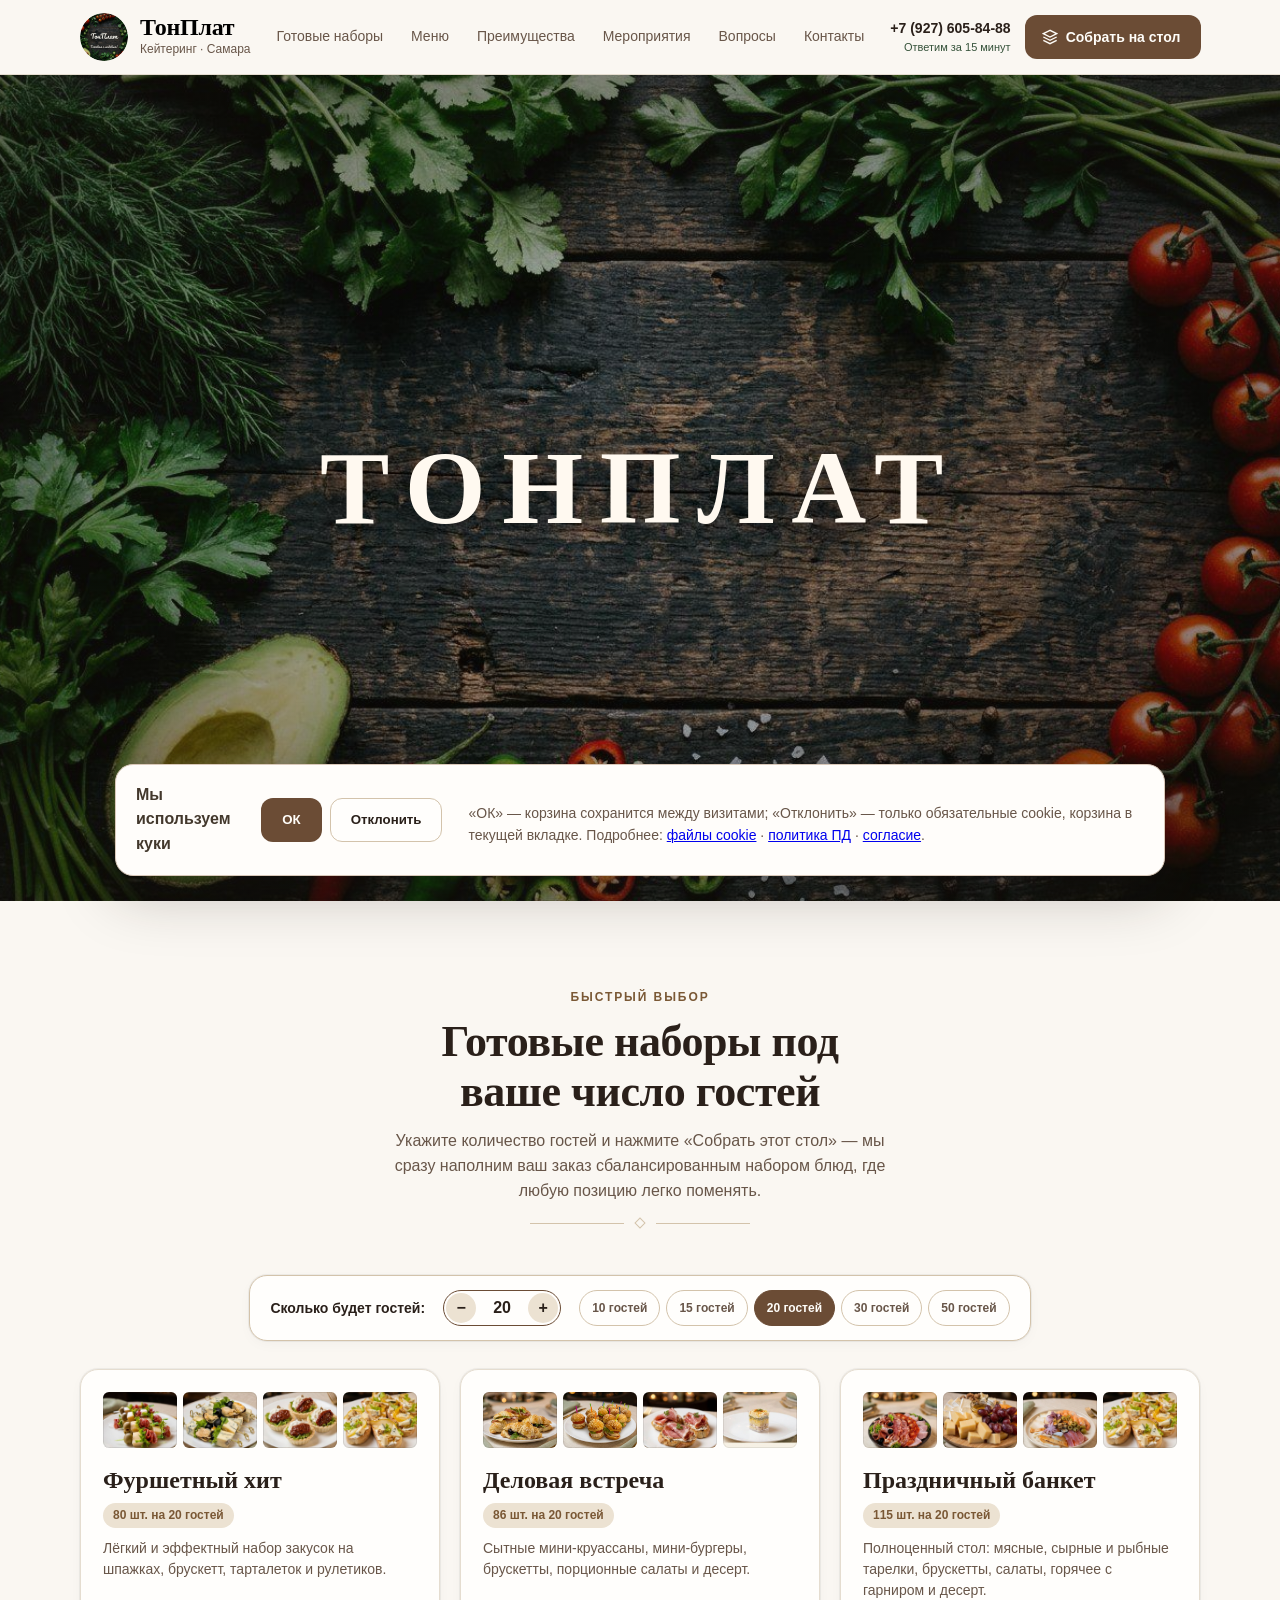
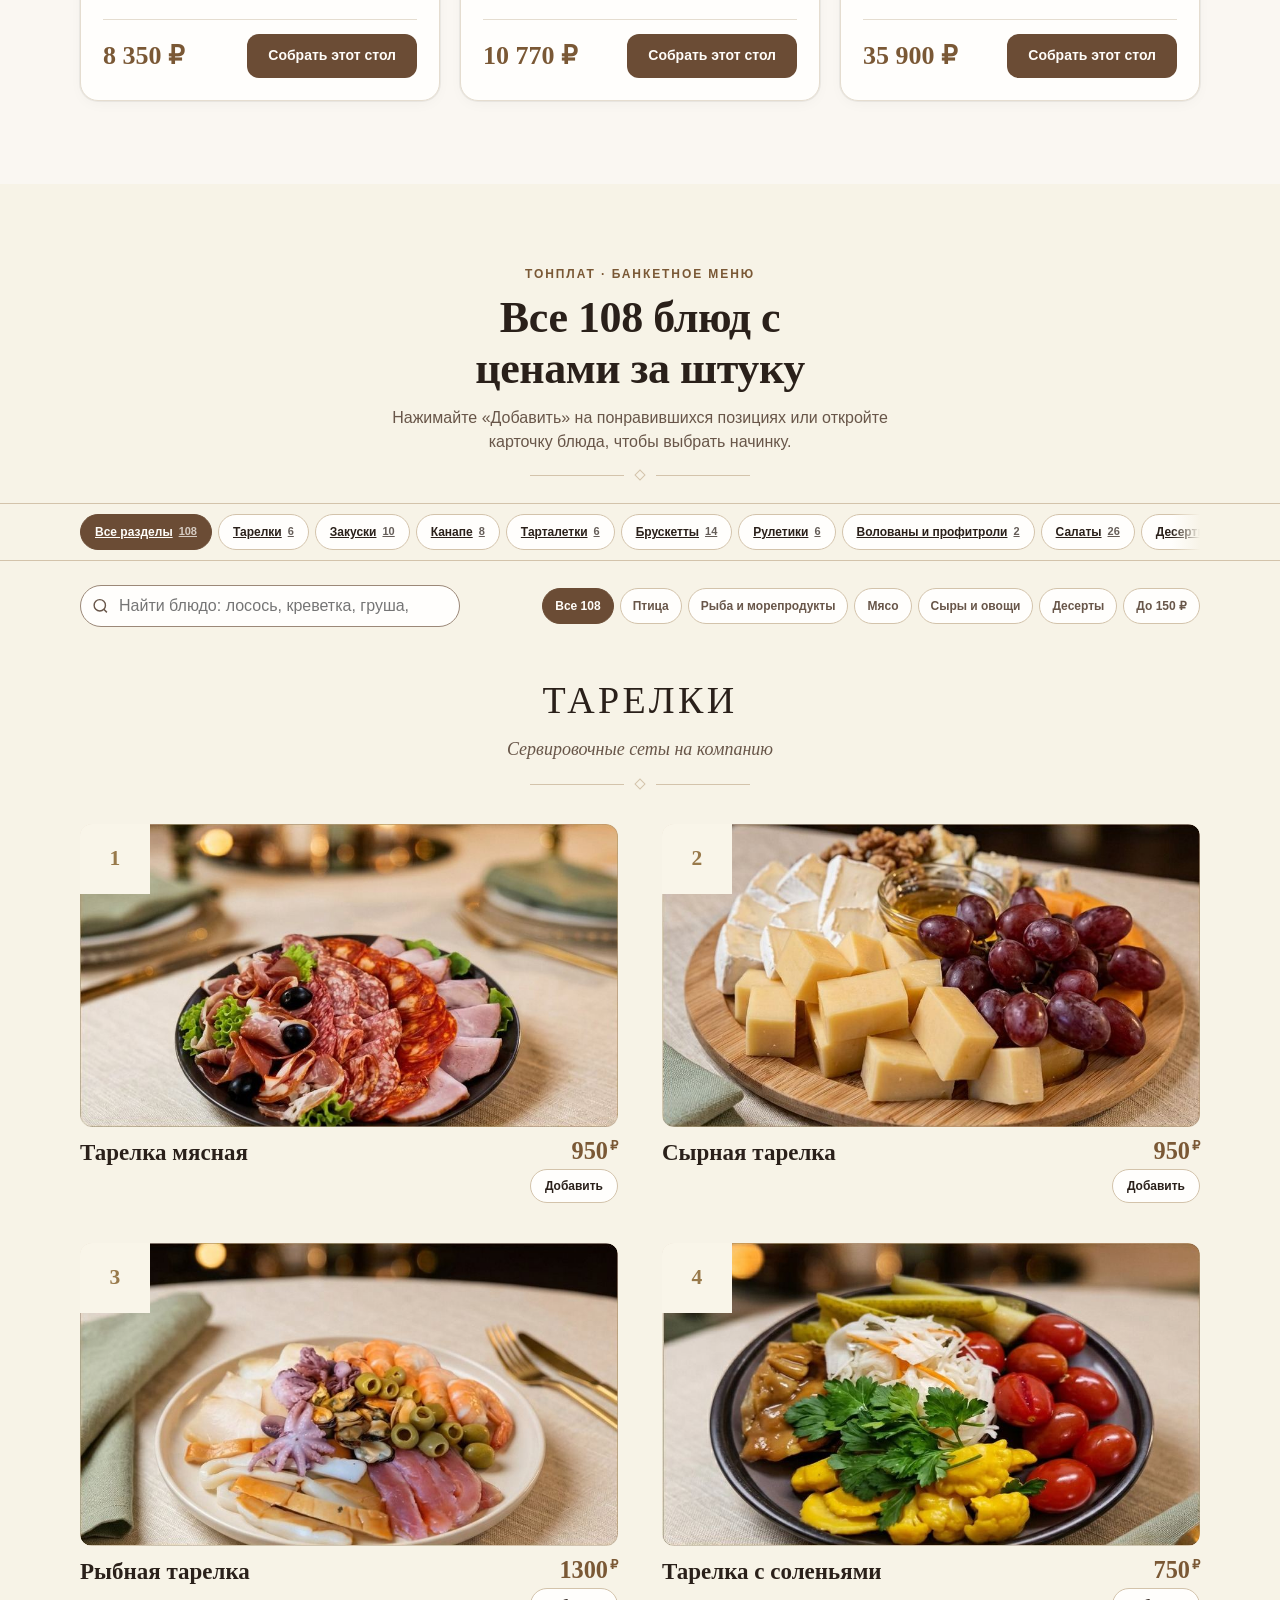
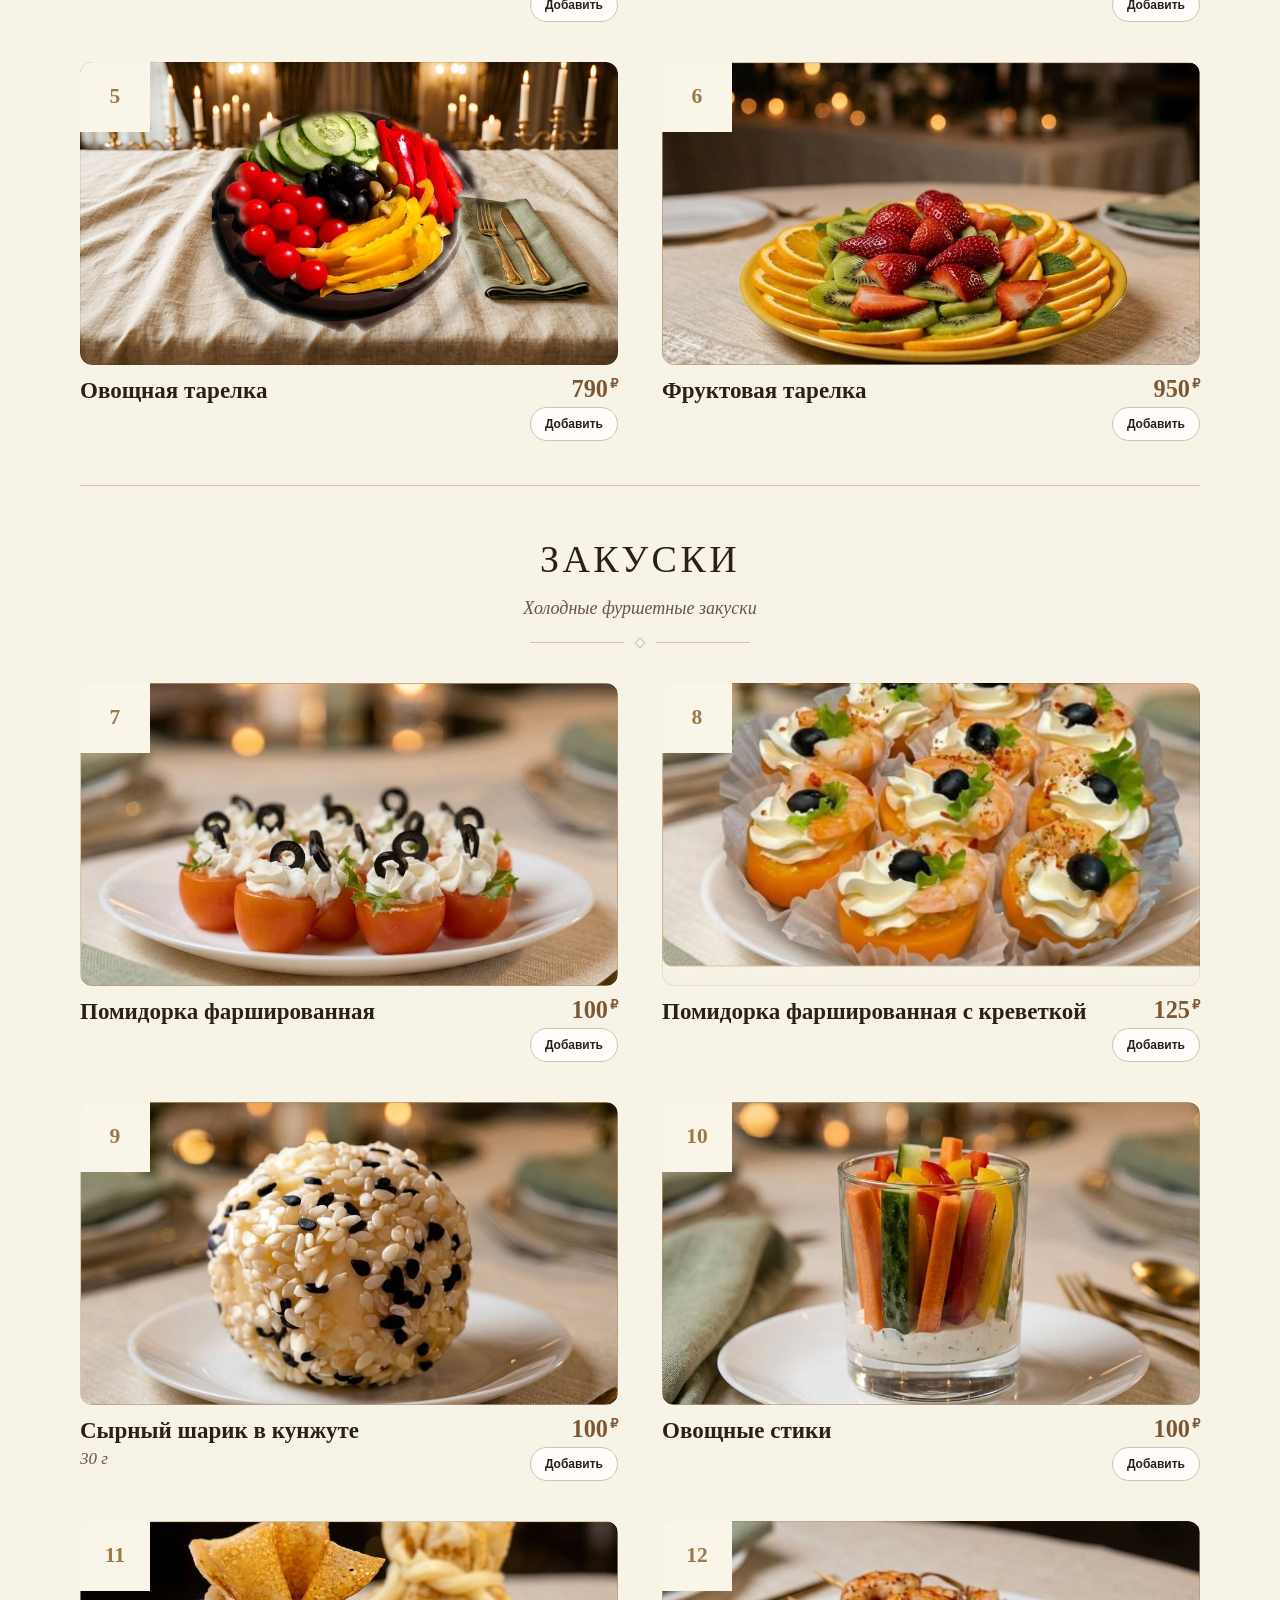
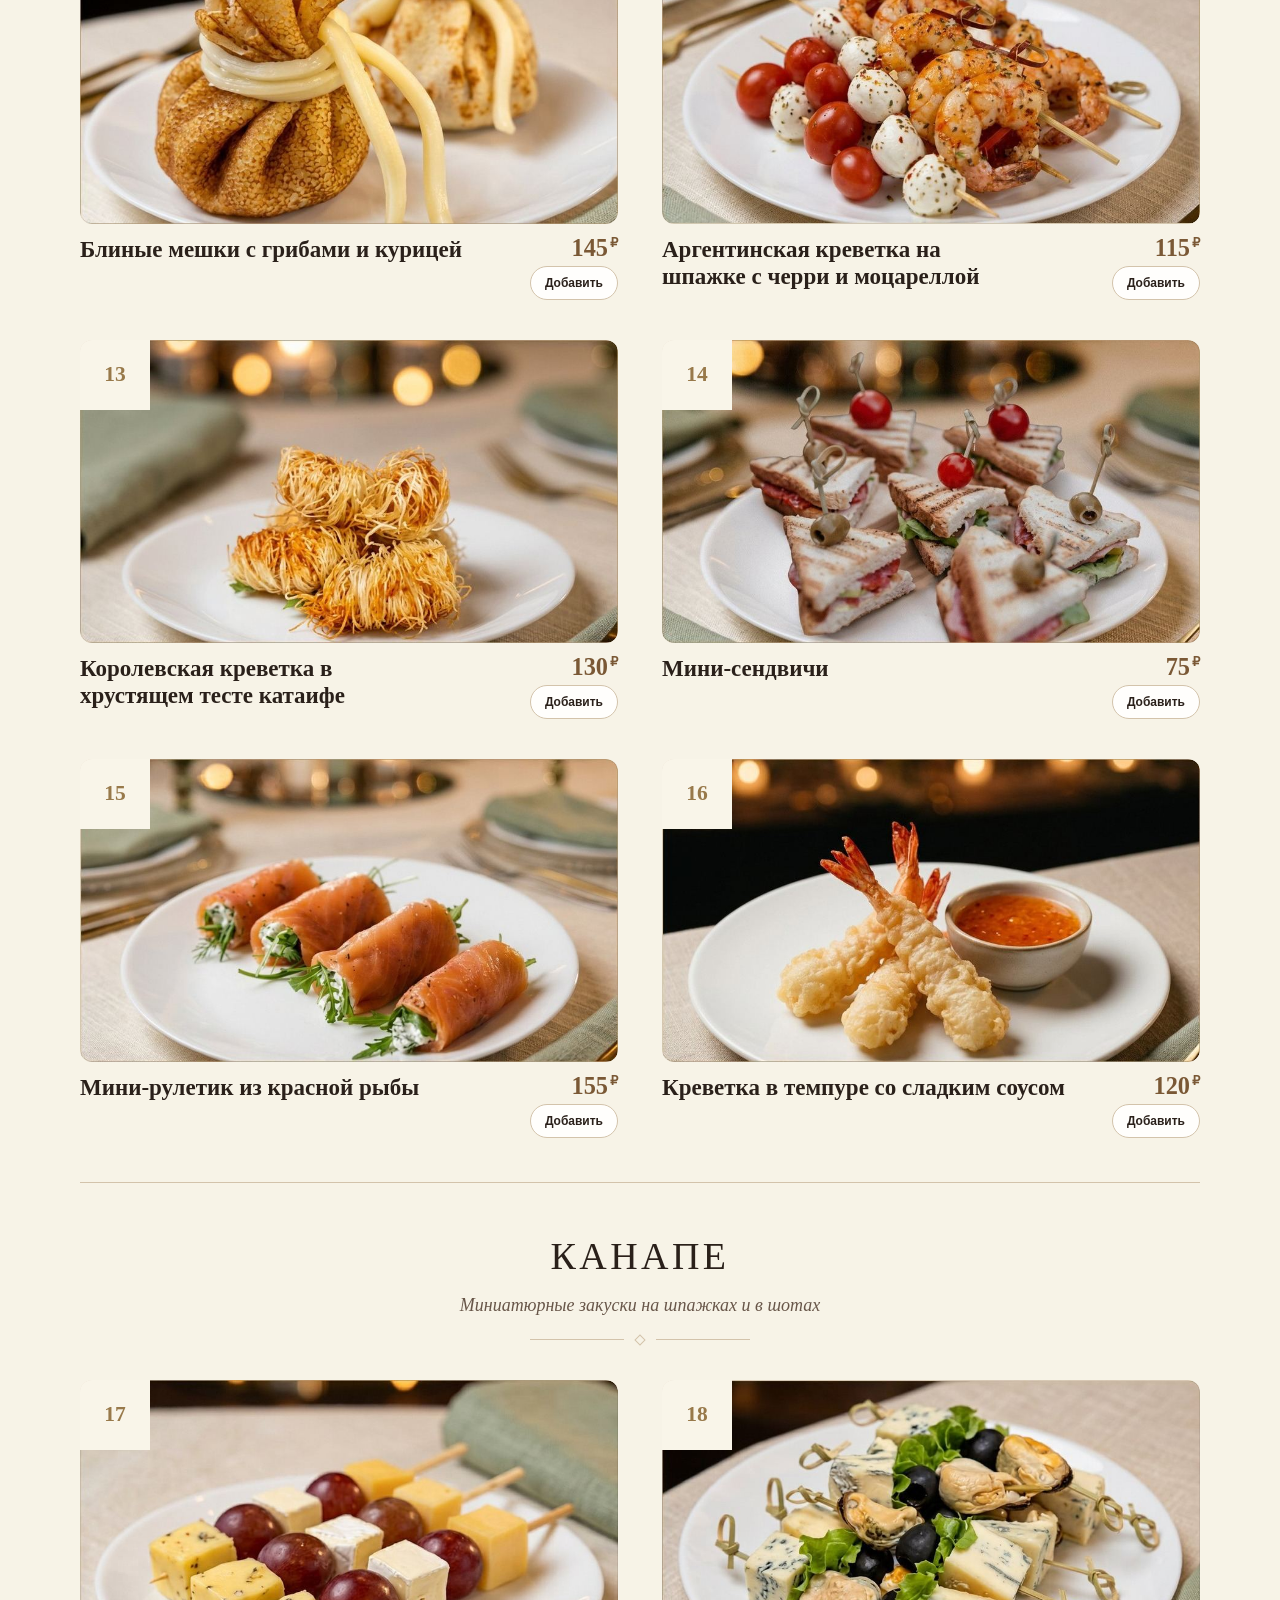
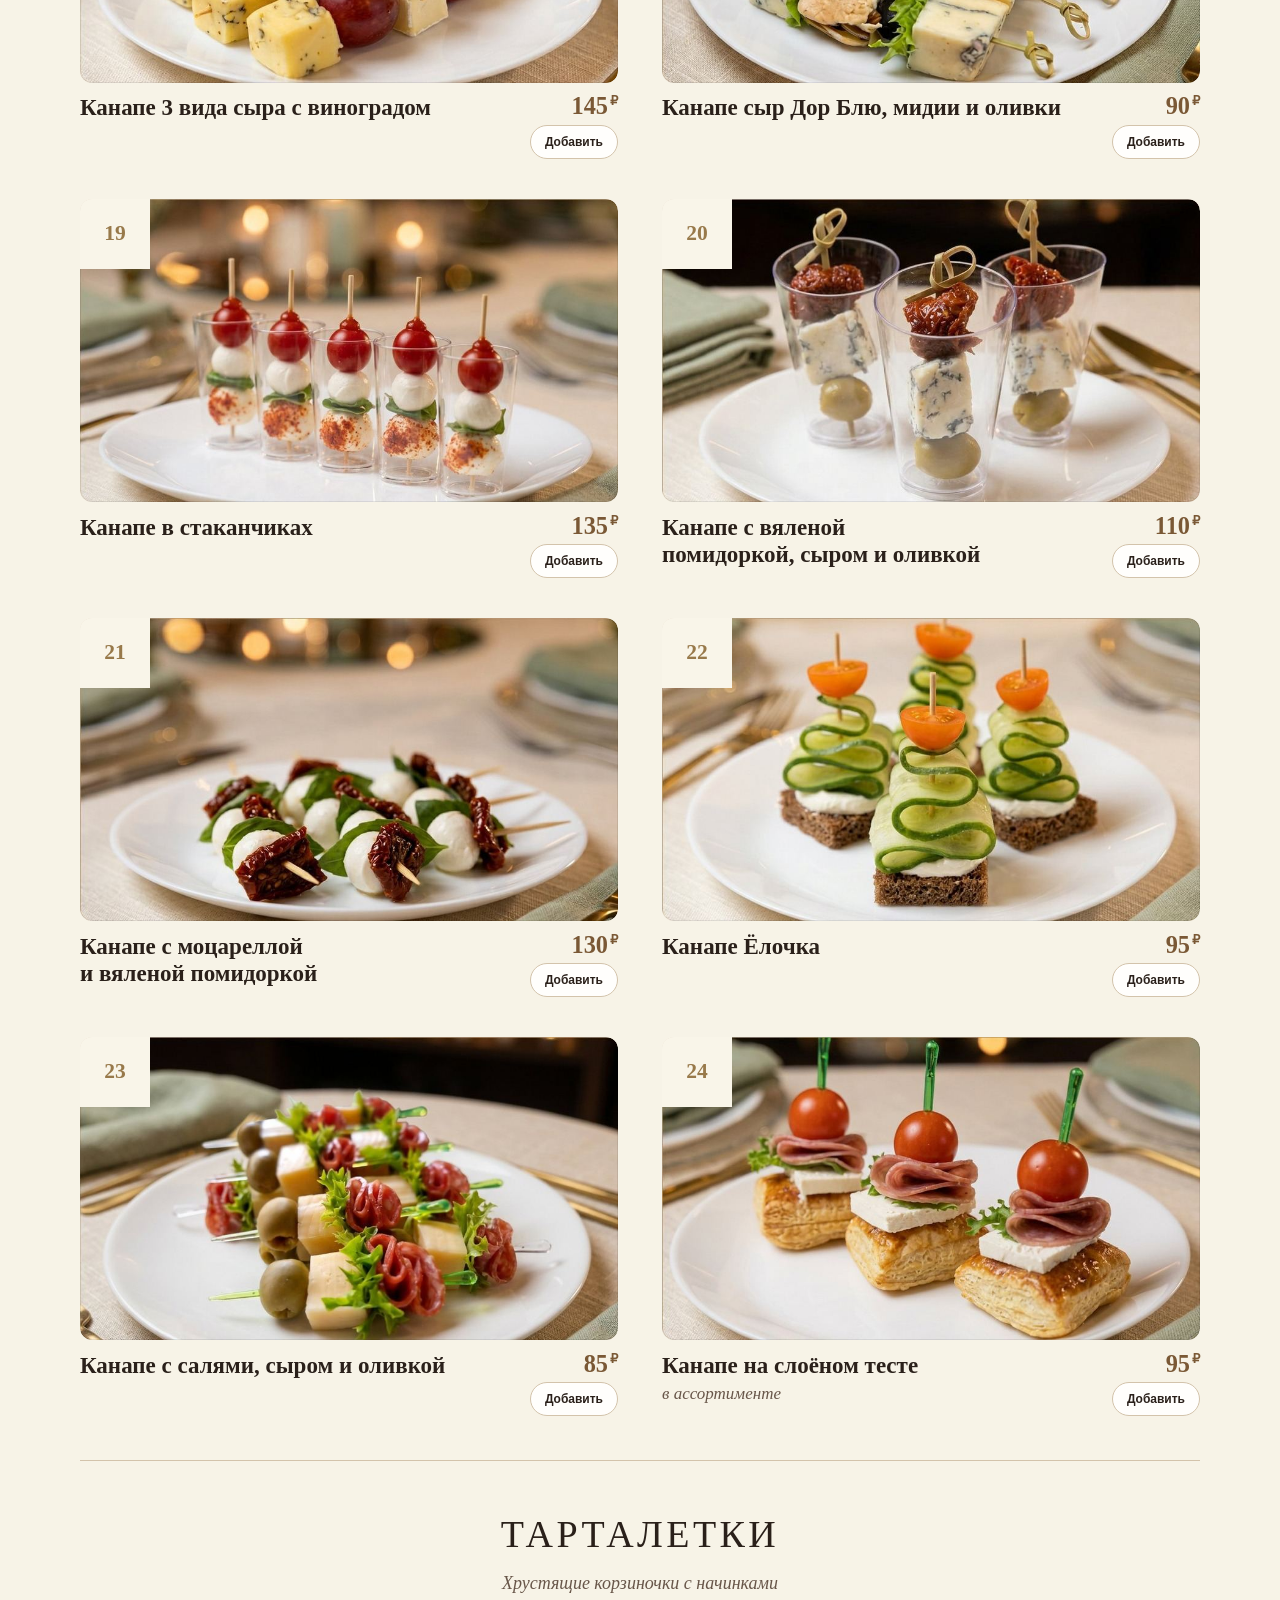
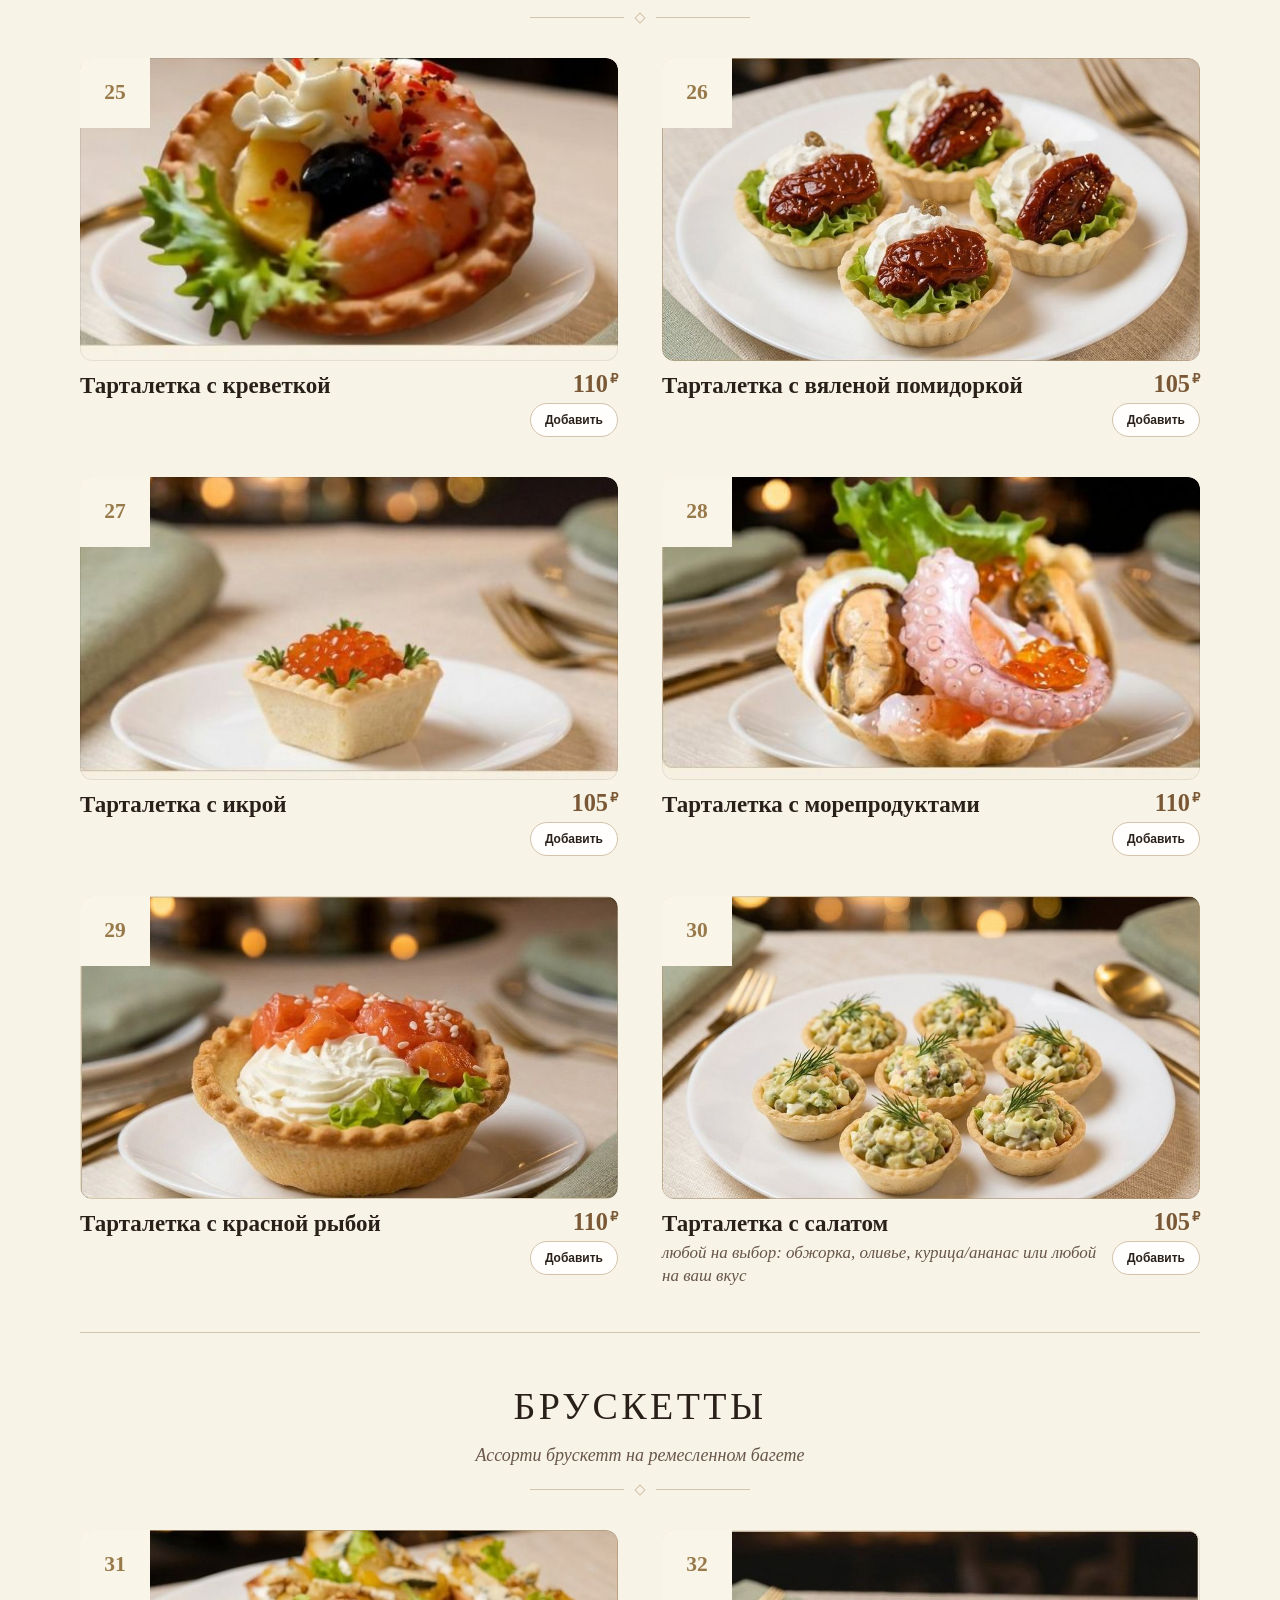
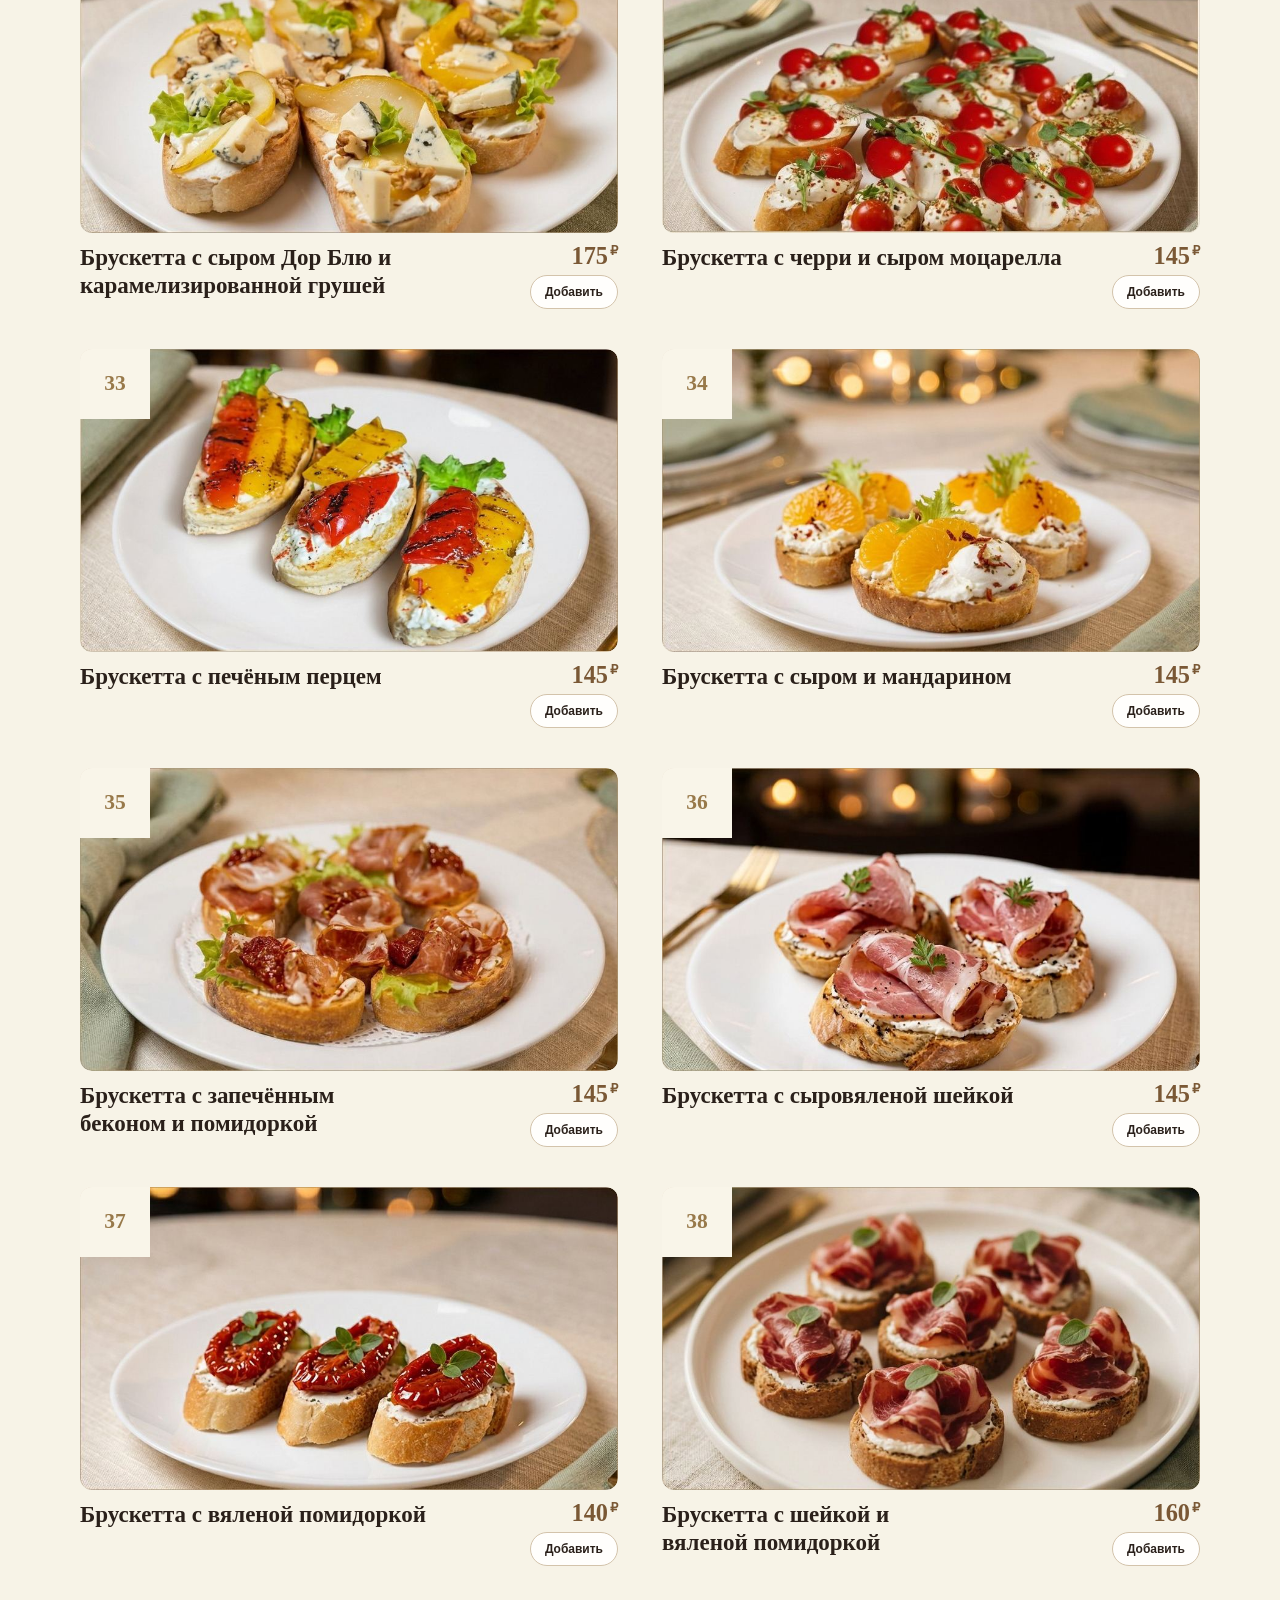
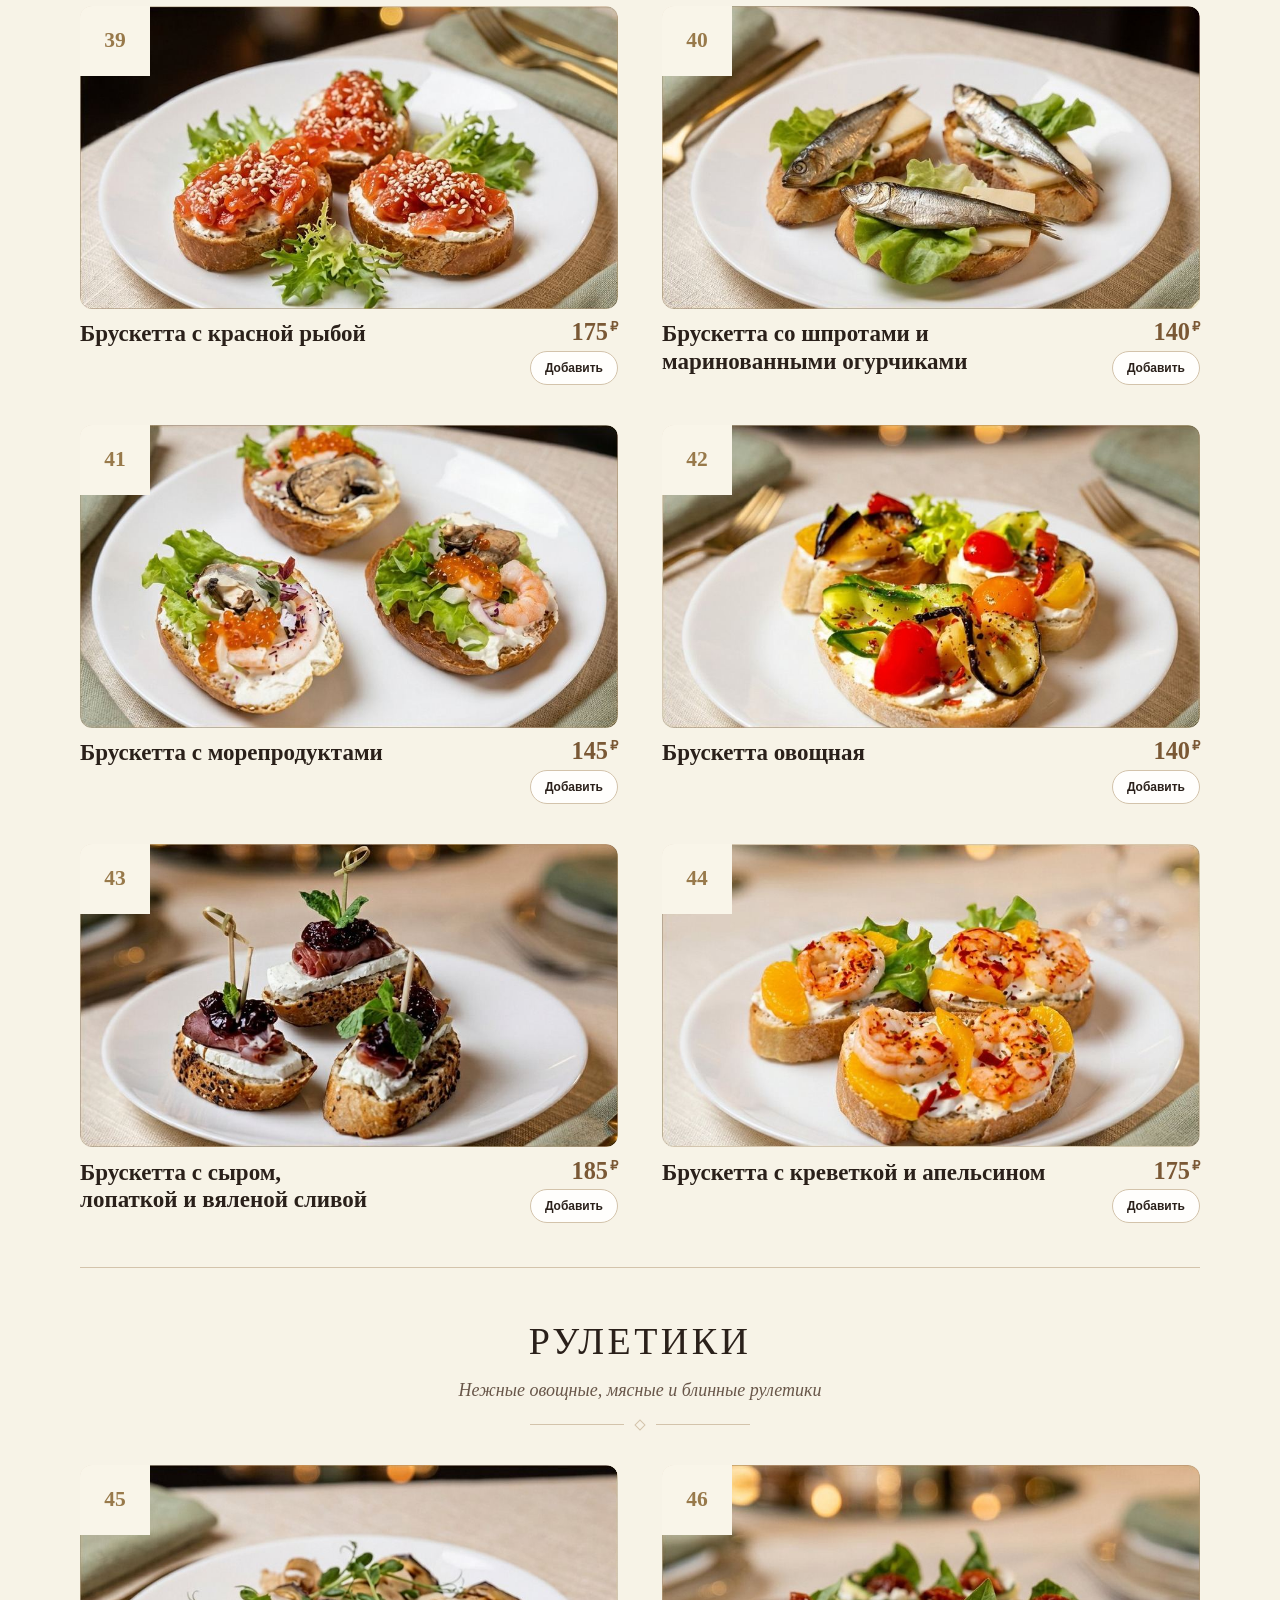
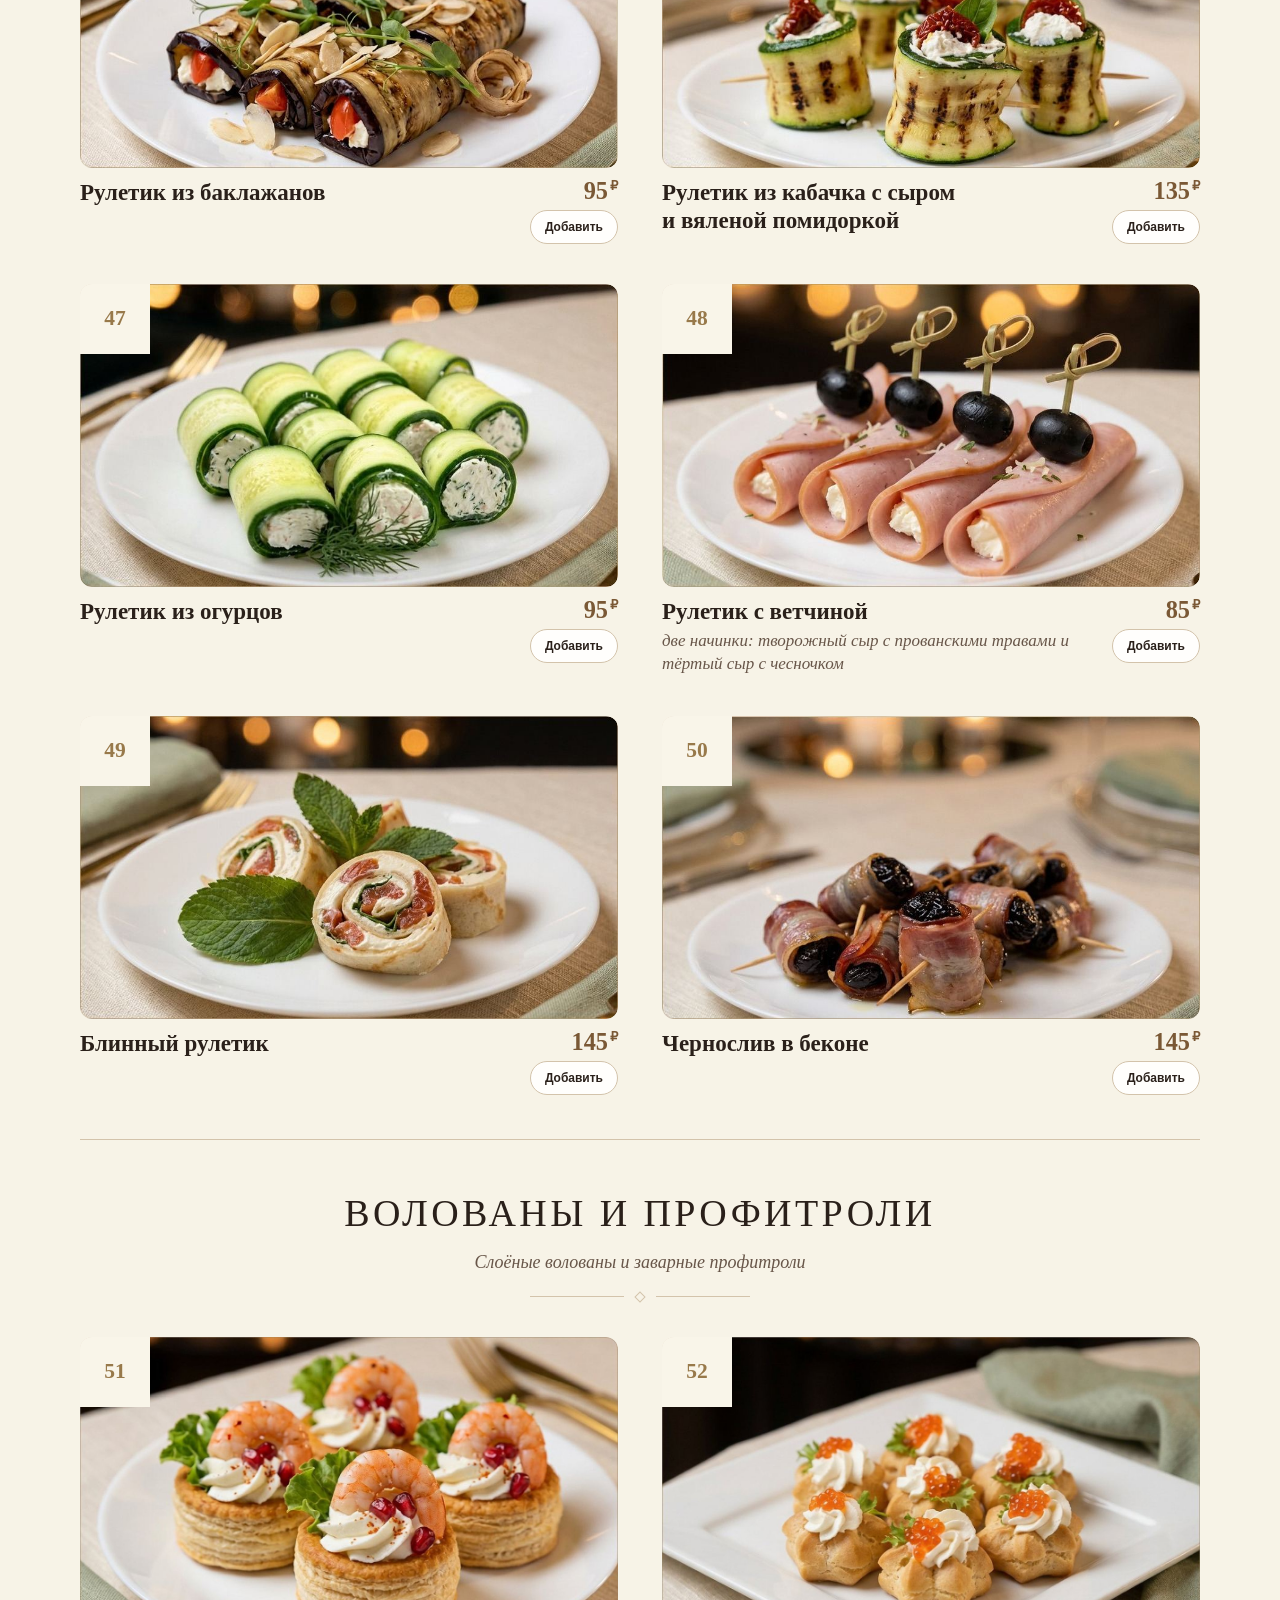
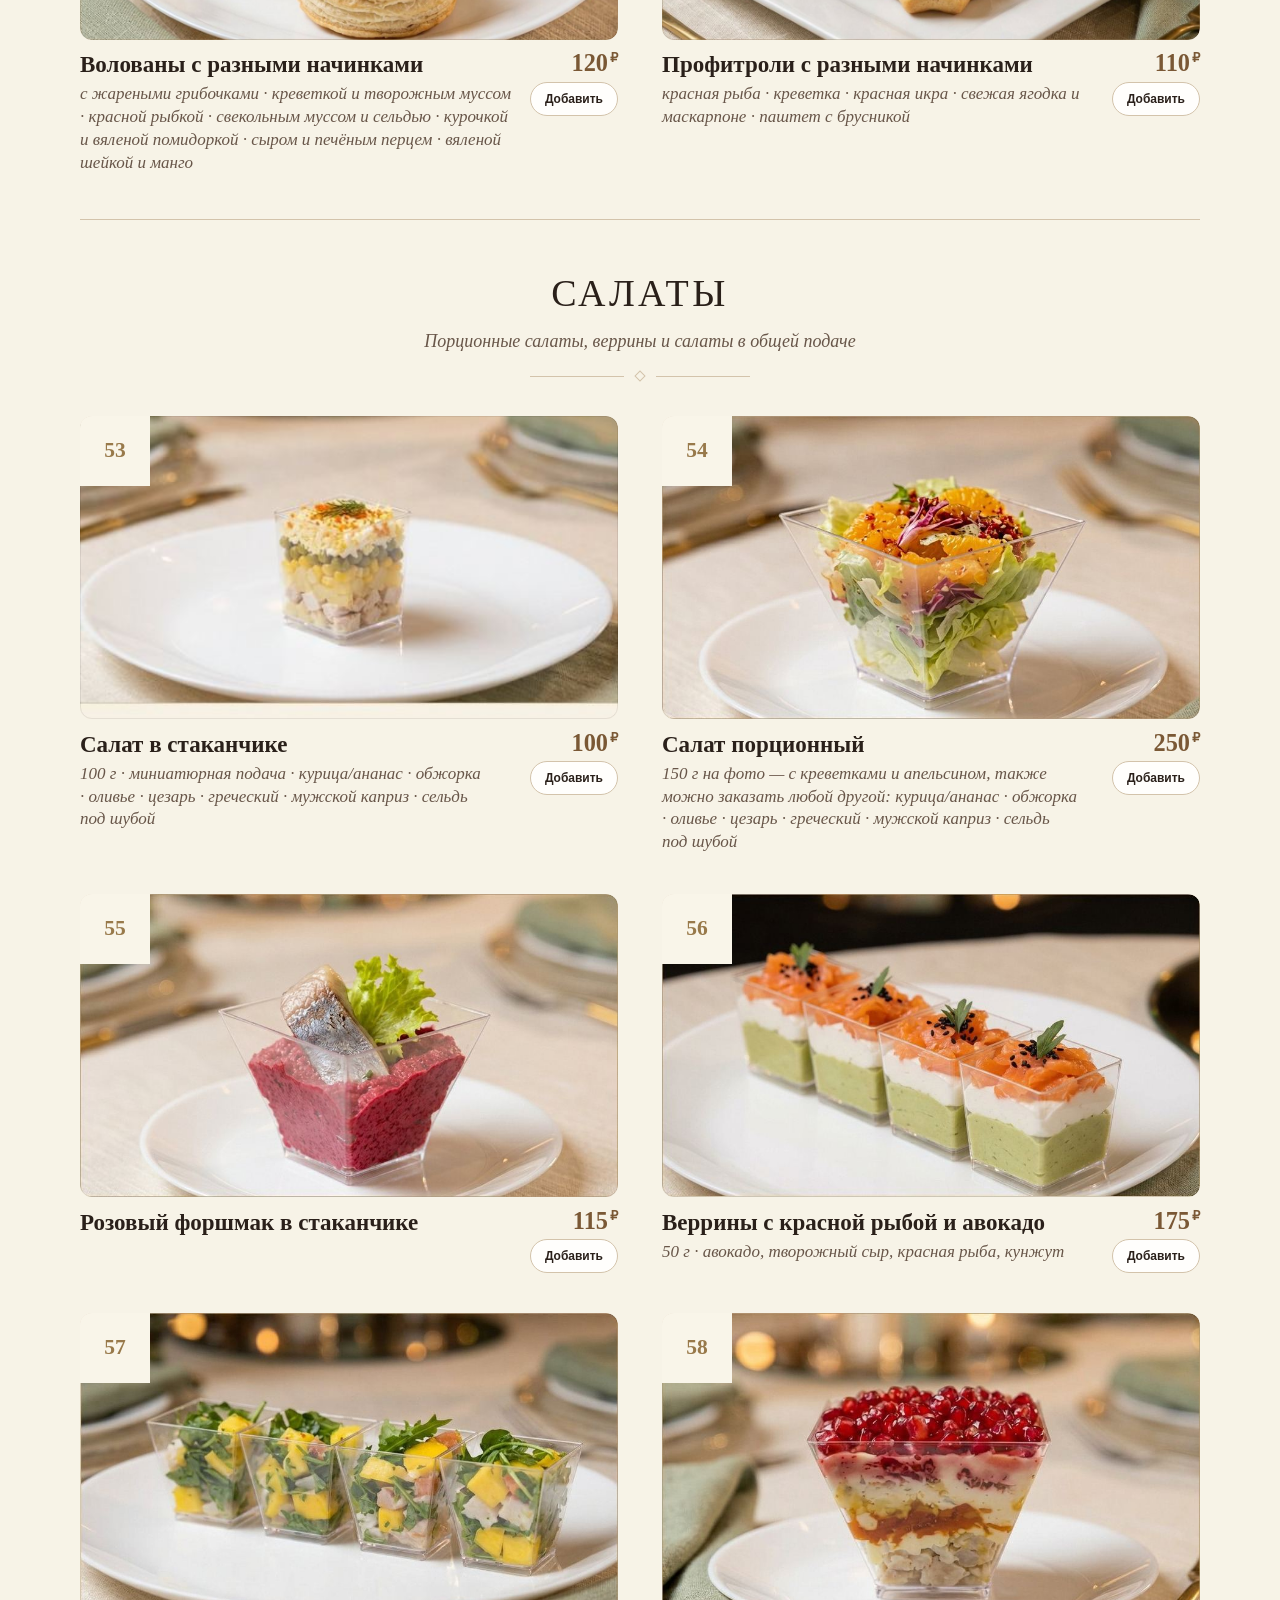
==== commit 2596e43d: "Add files via upload" ====
--- a/index.html
+++ b/index.html
@@ -1057,6 +1057,9 @@
           <button id="drawer-pdf-btn" class="btn btn-pastel" type="button" style="width: 100%; margin-block-start: 8px;" hidden>
             Скачать / распечатать смету PDF
           </button>
+          <button id="drawer-docx-btn" class="btn btn-pastel" type="button" style="width: 100%; margin-block-start: 8px;" hidden>
+            Скачать смету документом (DOCX)
+          </button>
         </form>
       </div>
 
@@ -1071,6 +1074,7 @@
         <div style="display: flex; flex-direction: column; gap: 8px; margin-block-end: 14px;">
           <a class="btn btn-pastel" href="tel:+79276058488" style="width: 100%;">Позвонить по вопросу заказа</a>
           <button id="sent-pdf-btn" class="btn btn-outline" type="button" style="width: 100%;">Сохранить смету в PDF</button>
+          <button id="sent-docx-btn" class="btn btn-outline" type="button" style="width: 100%;">Сохранить смету документом (DOCX)</button>
         </div>
 
         <pre id="sent-preview" style="margin: 0 0 12px; padding: 12px; max-height: 180px; overflow-y: auto; border-radius: 8px; background: var(--color-bg-page); border: 1px solid var(--color-border-subtle); font-family: var(--font-sans); font-size: var(--text-xs); white-space: pre-wrap; overflow-wrap: break-word;"></pre>
--- a/styles.css
+++ b/styles.css
@@ -2074,7 +2074,9 @@
   font-size: clamp(1.25rem, 4vw, 1.5rem);
 }
 @media (max-width: 767.98px) {
-  .site-header .brand-name { color: #000000 !important; font-size: 23px; }
+  /* Мобильная шапка тёмная (rgba(18,13,9,.82)) — бренд светлым, иначе сливается с фоном. */
+  .site-header .brand-name { color: #fff7ee !important; font-size: 23px; }
+  .site-header .brand-tagline { color: rgba(255, 247, 238, 0.82) !important; }
 }
 
 /* Мелкая заметка под футером */
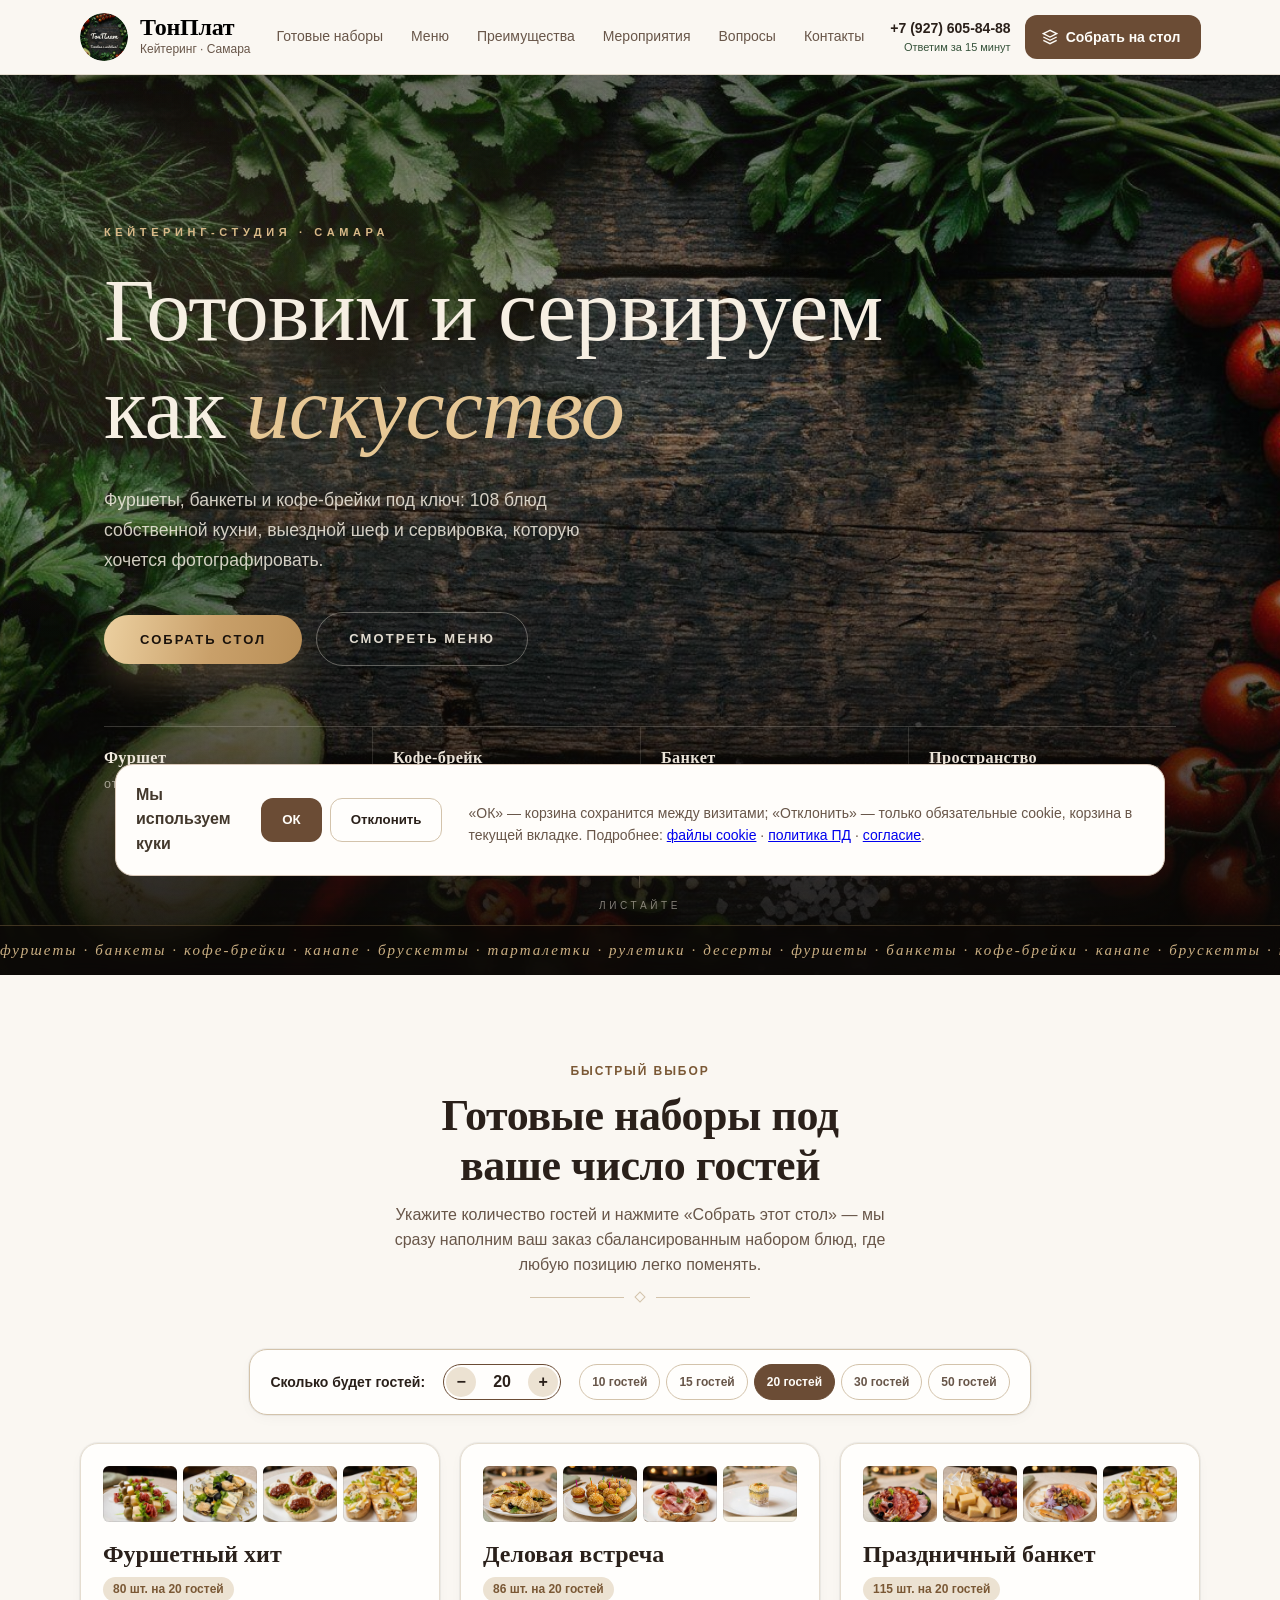
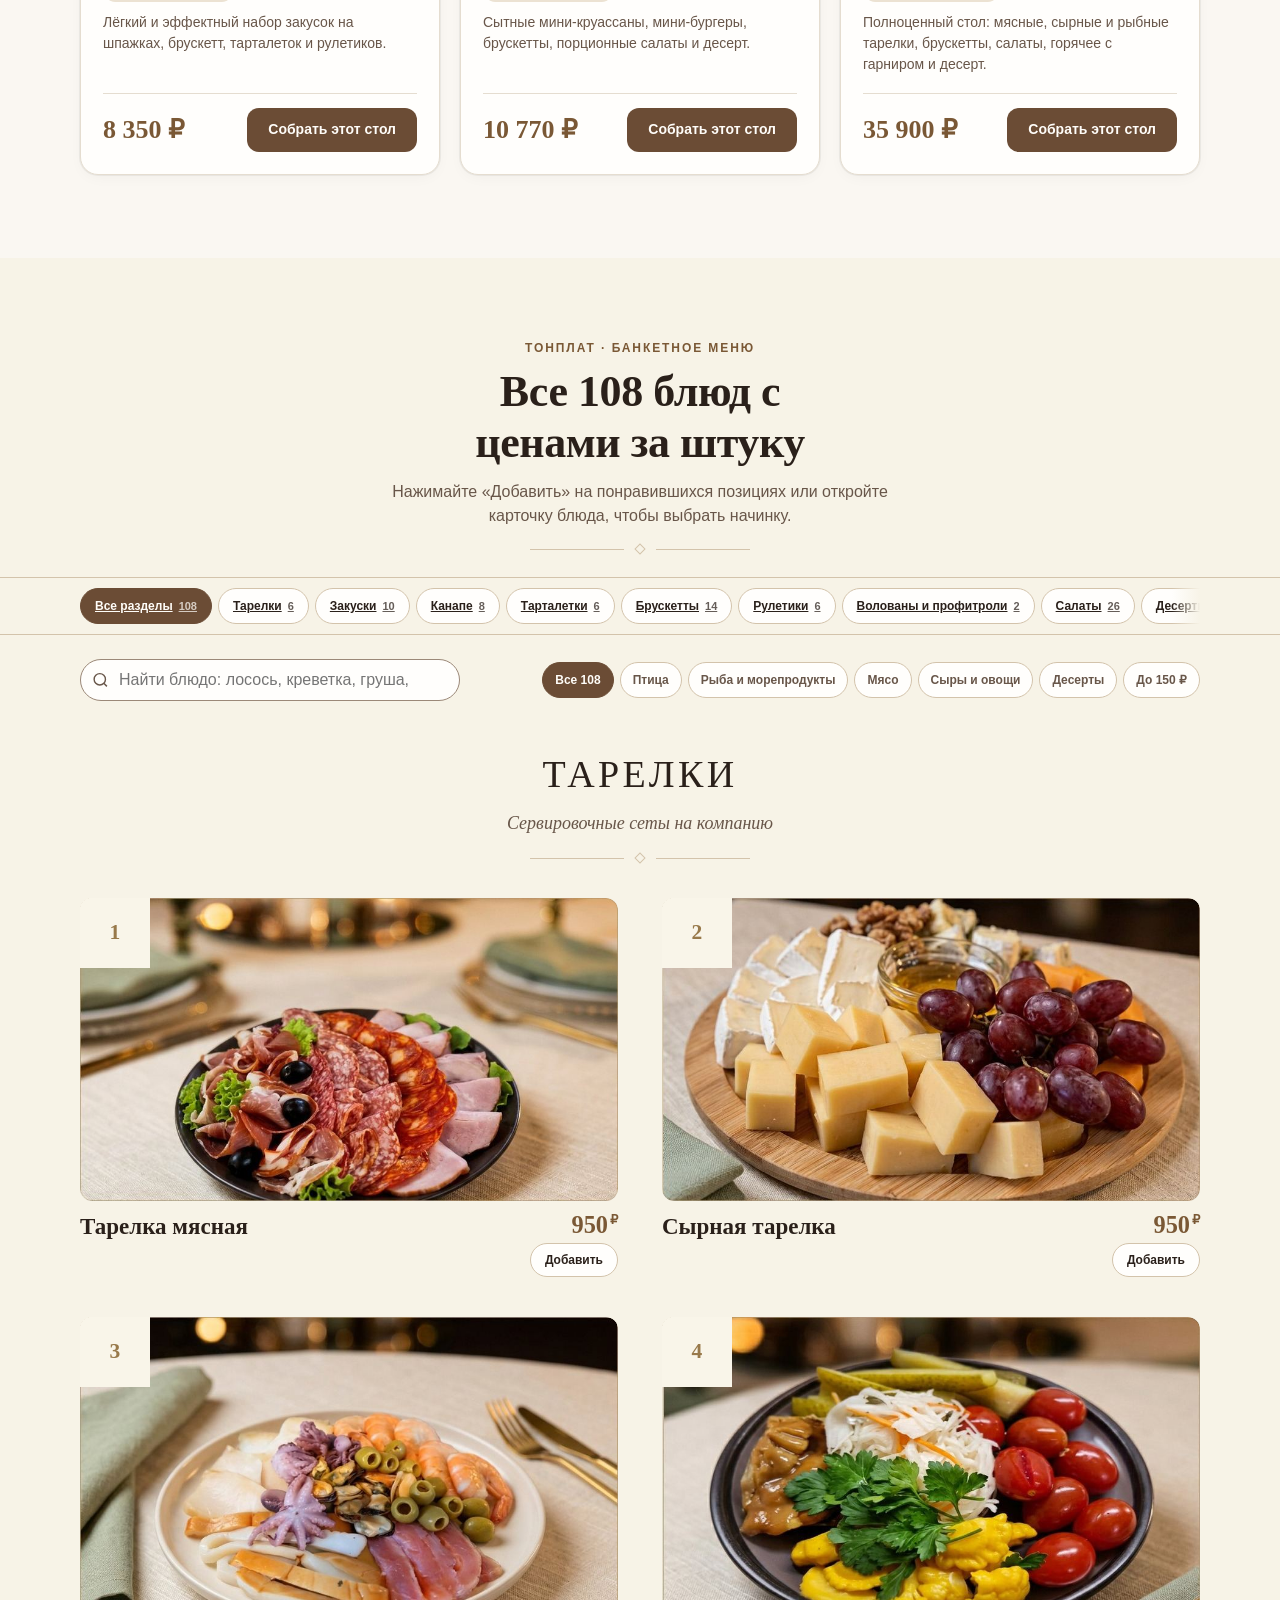
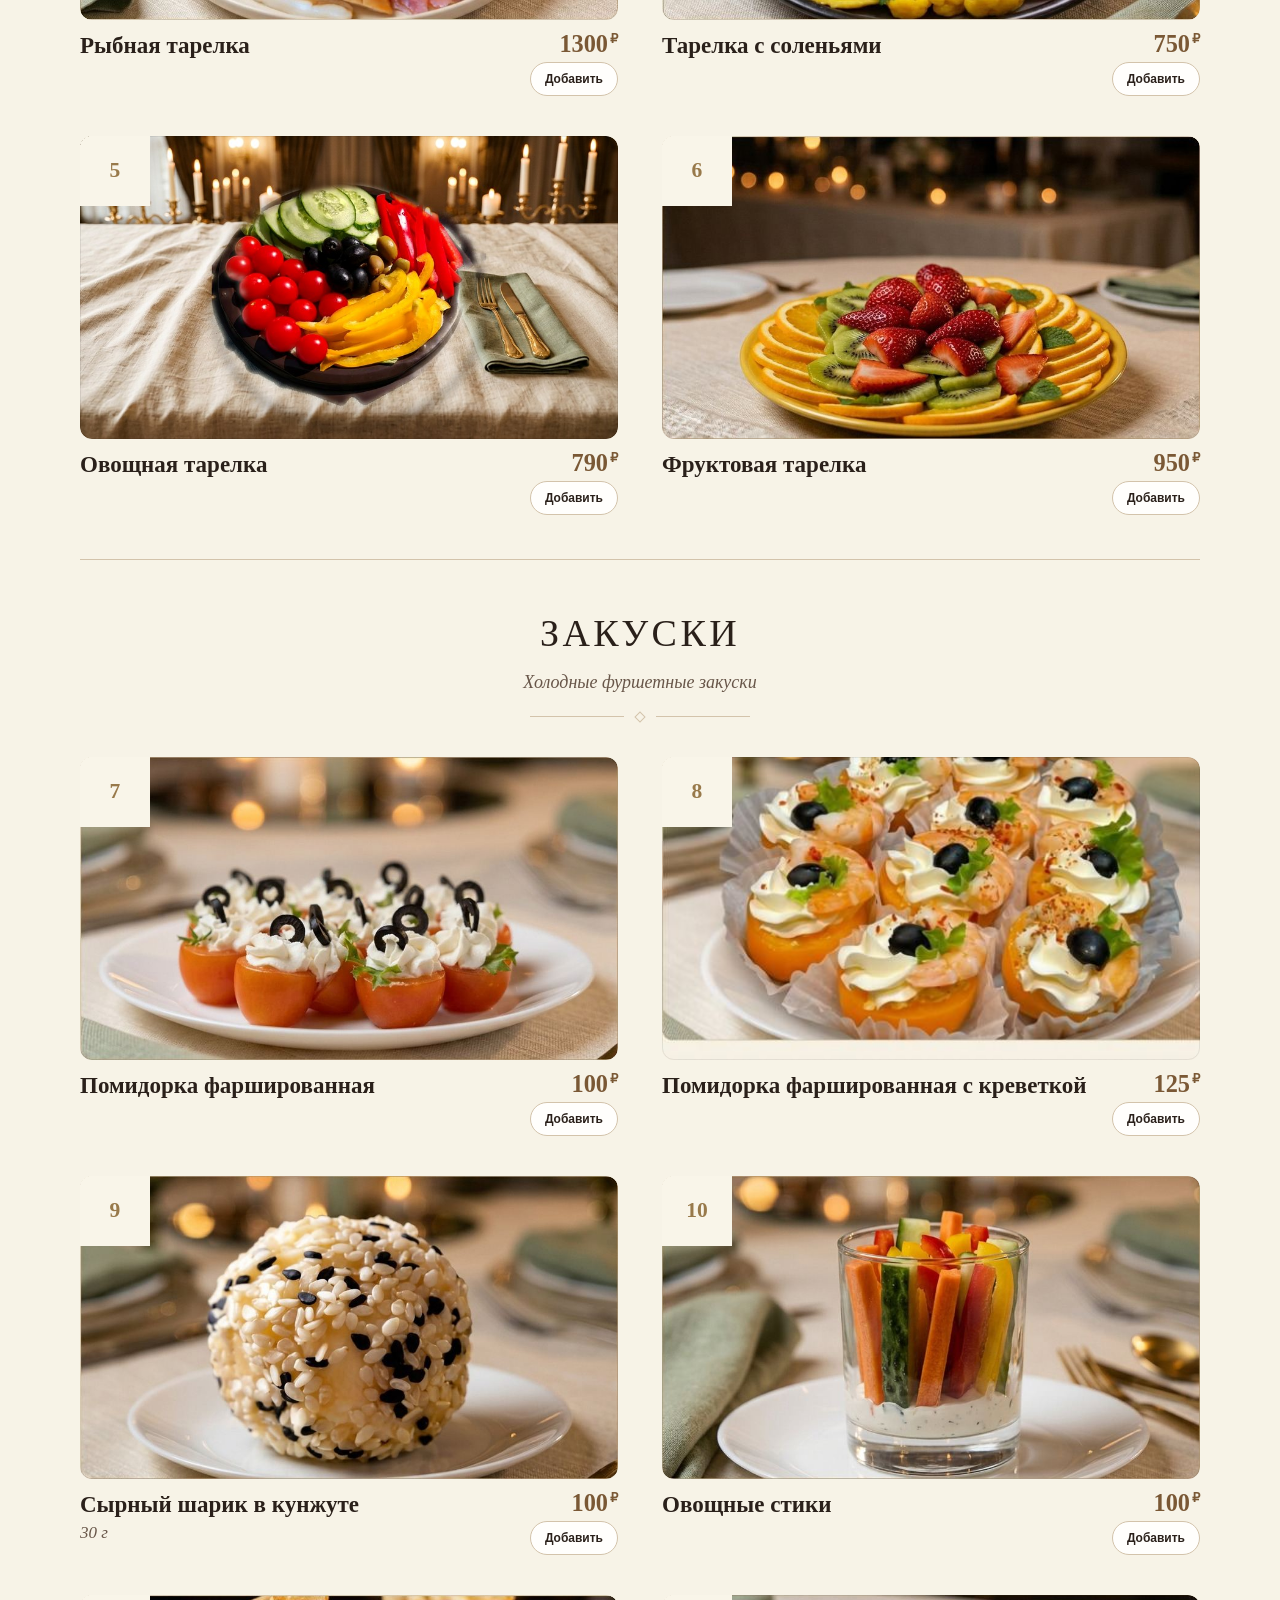
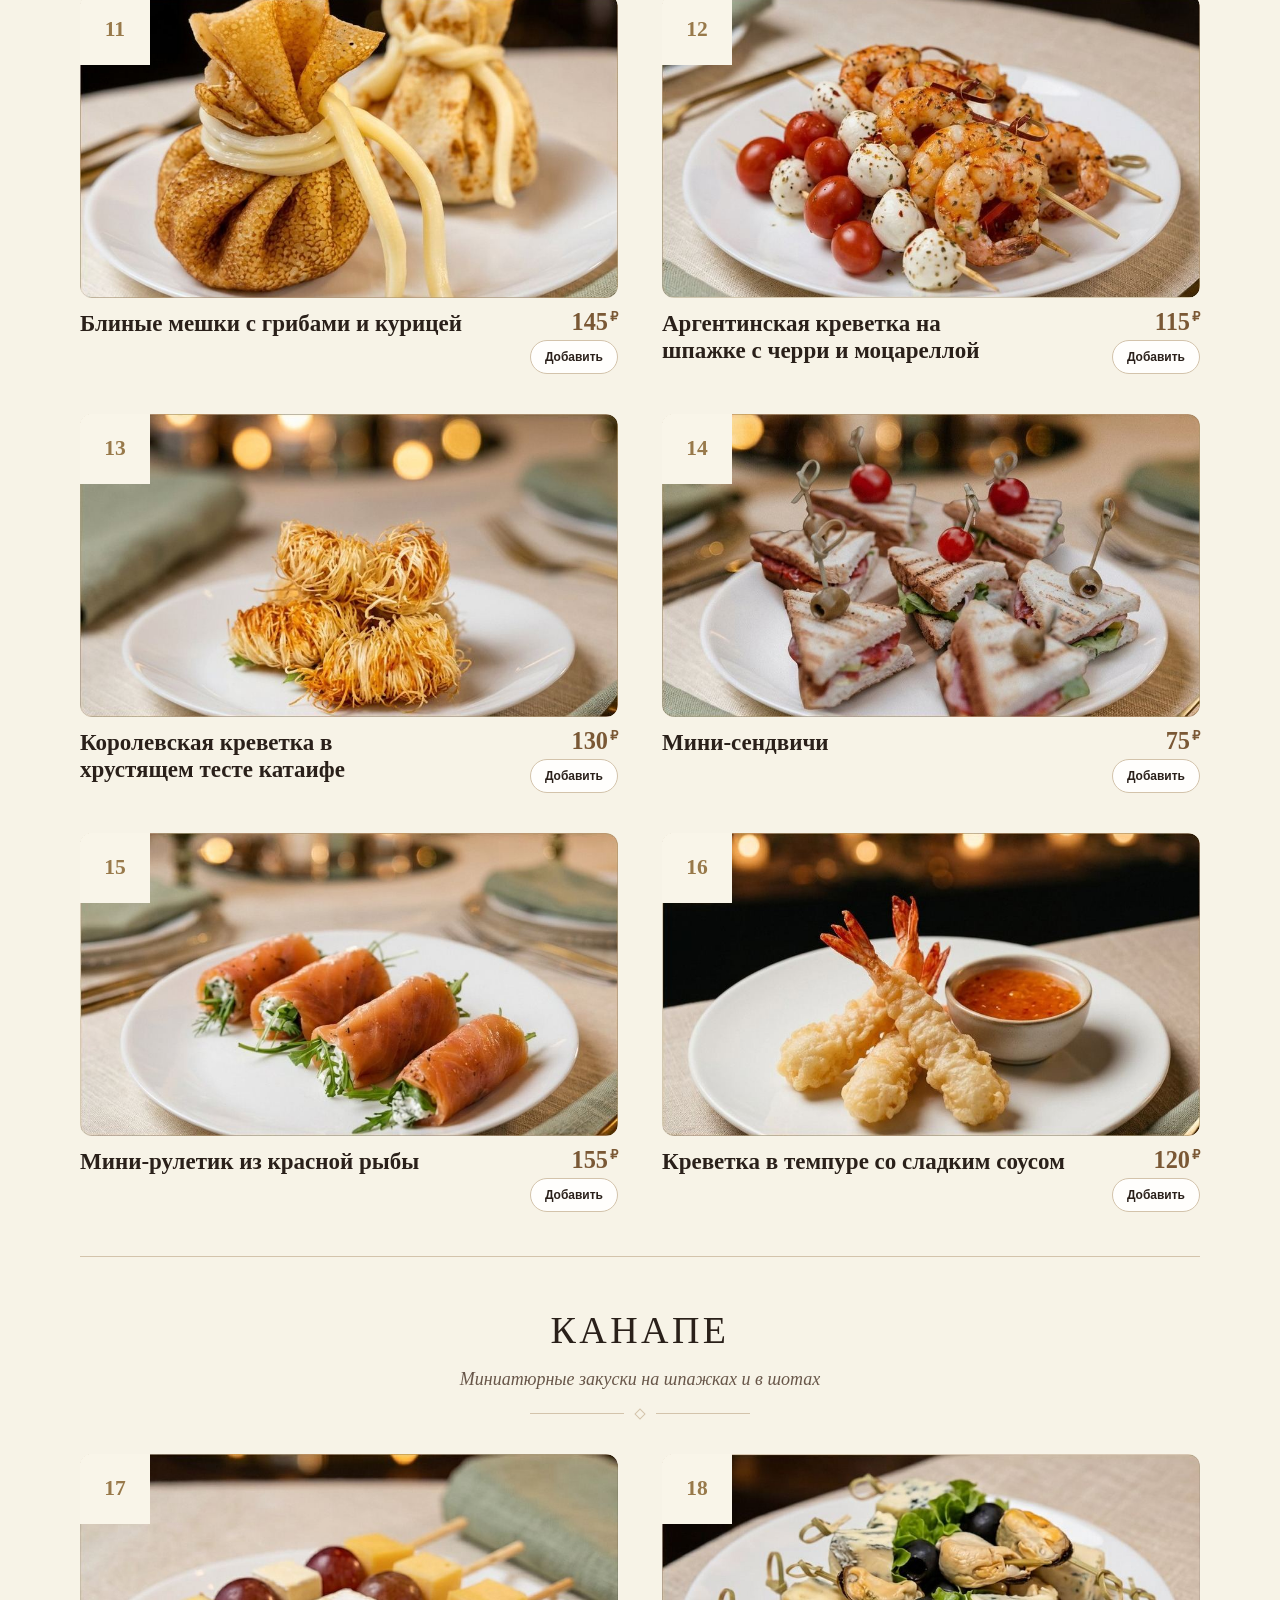
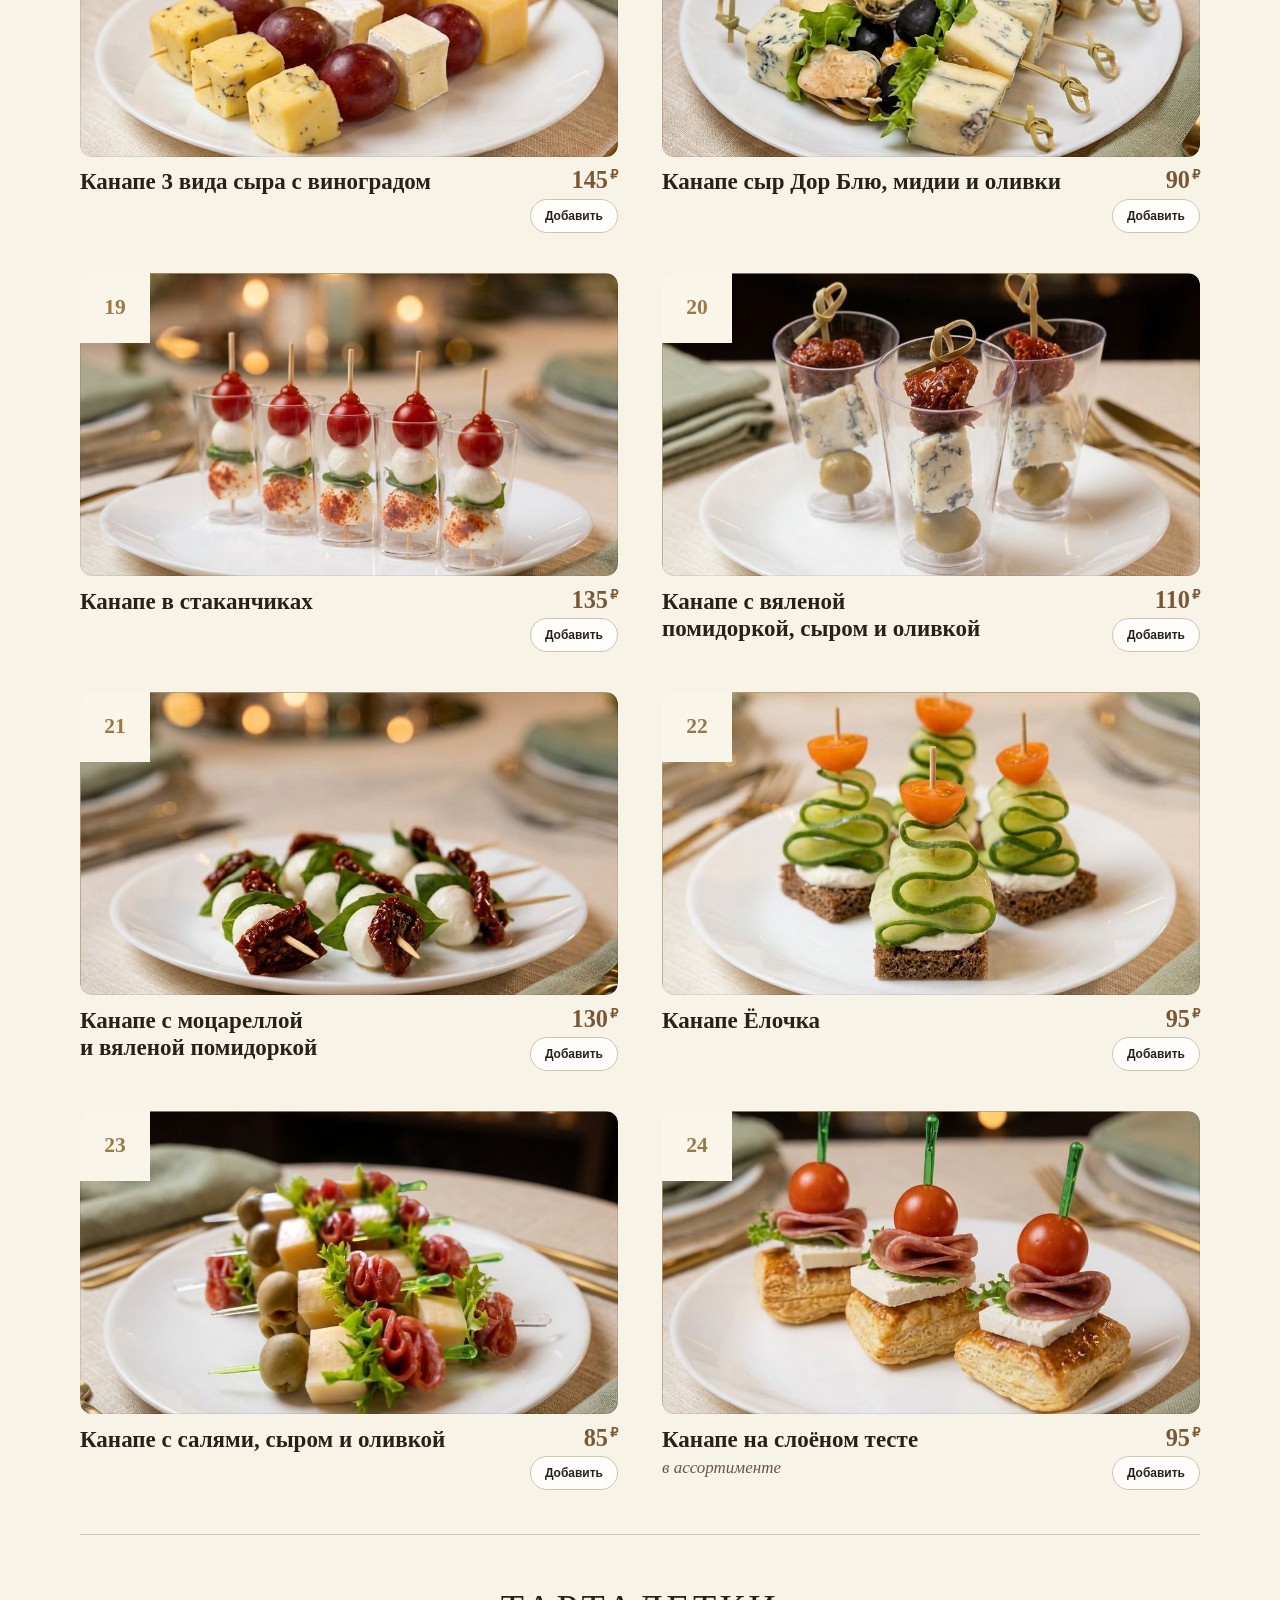
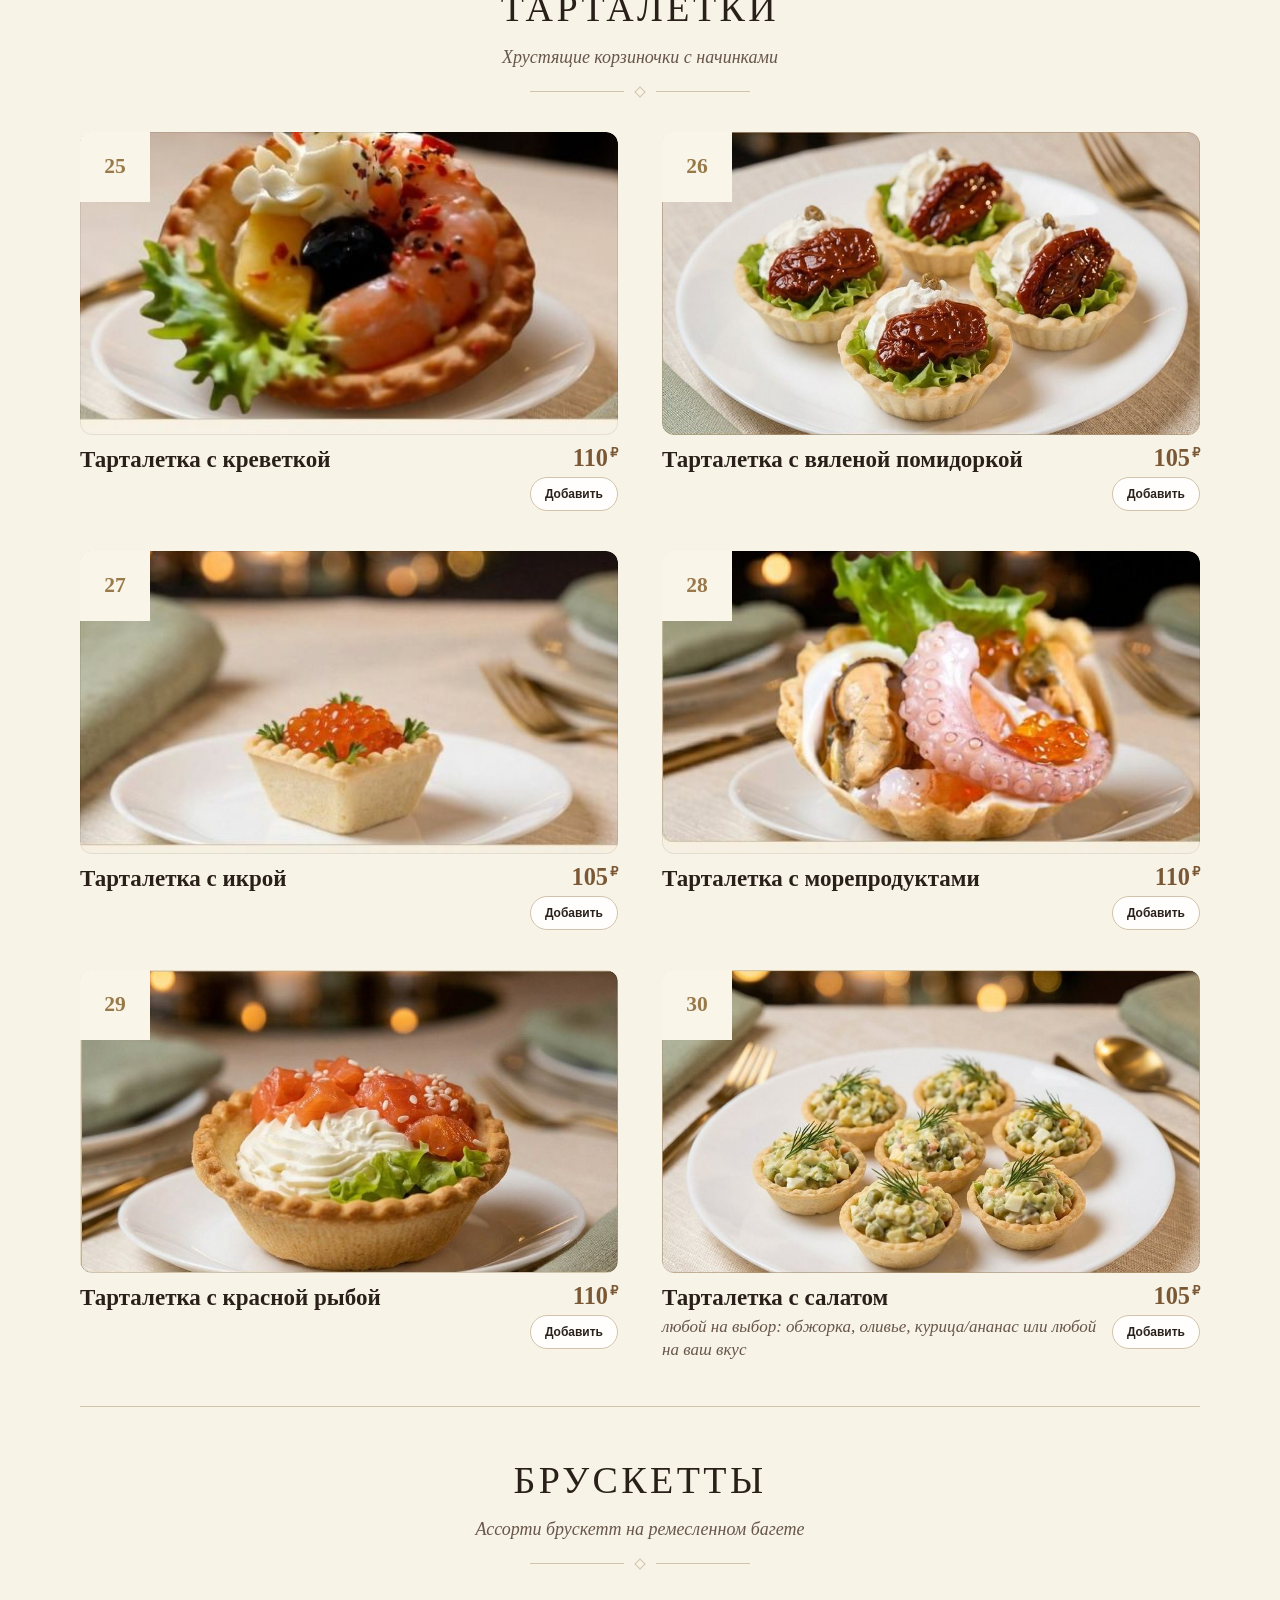
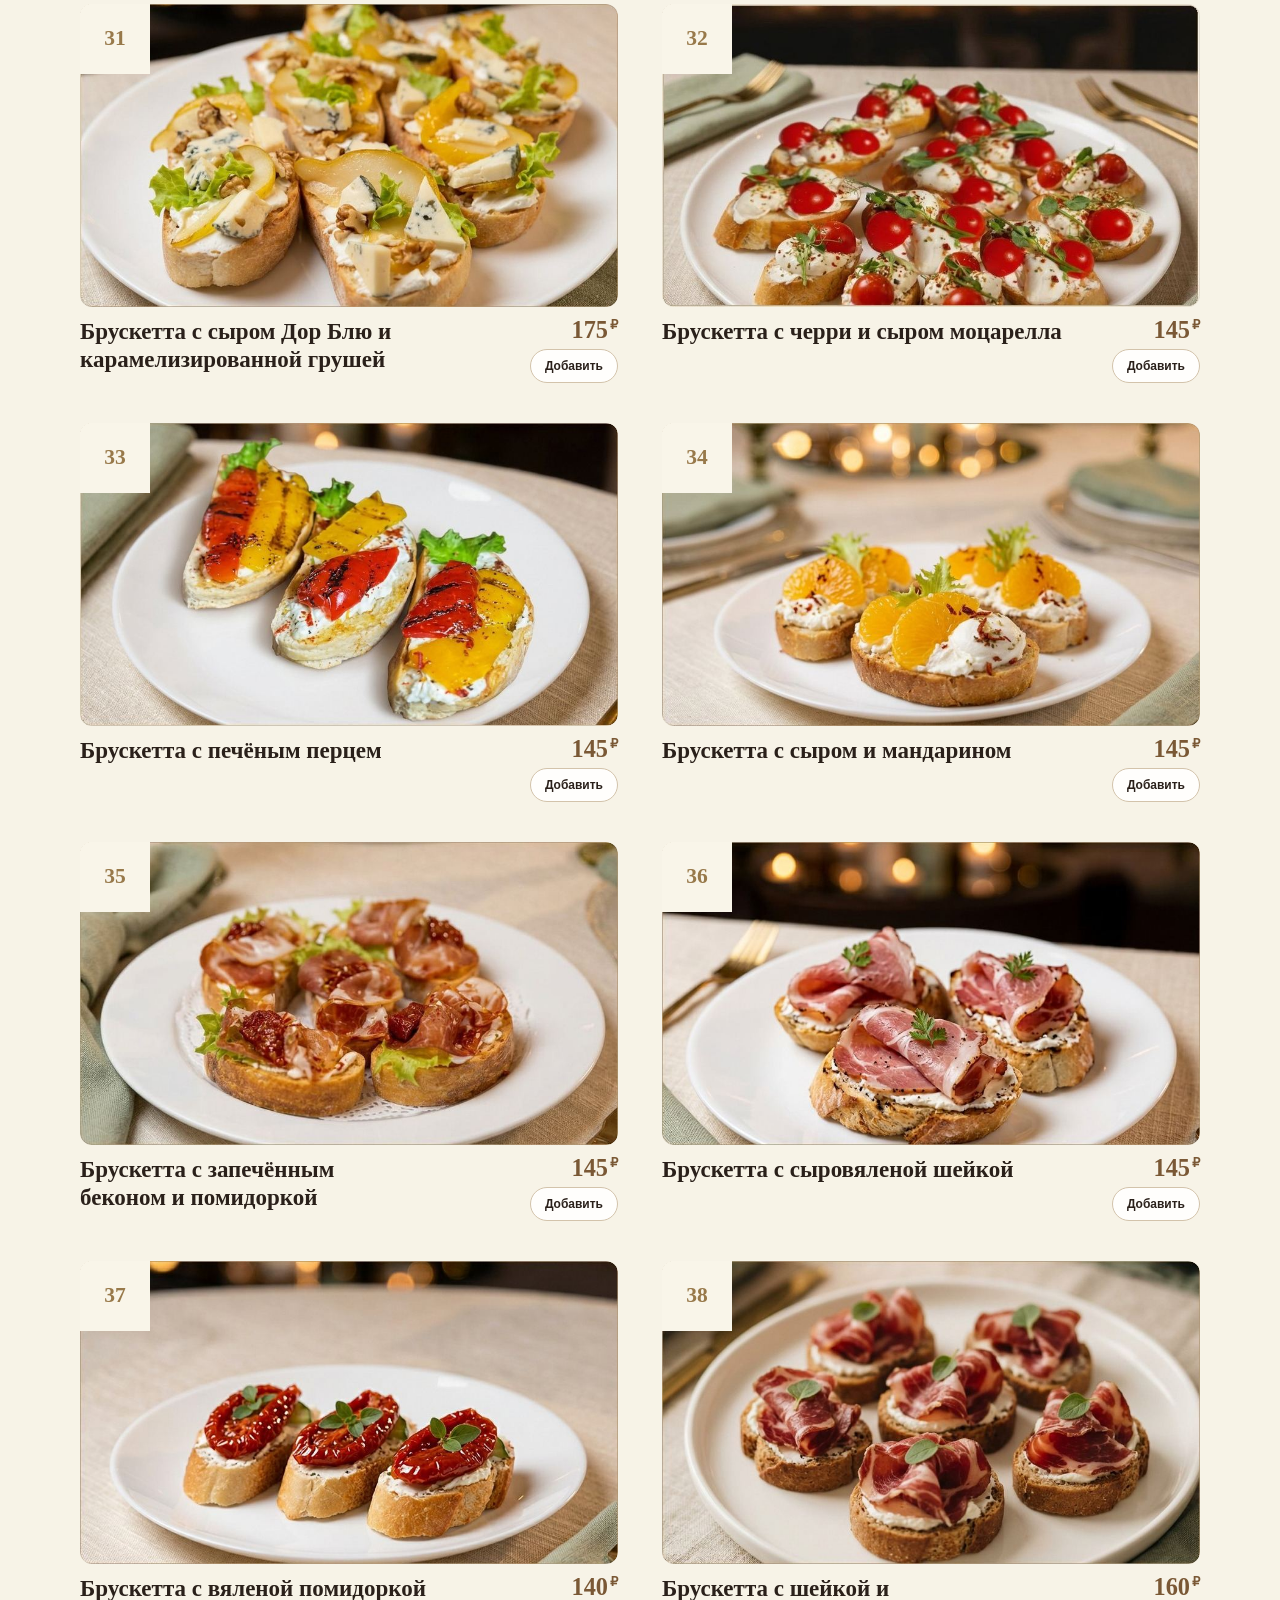
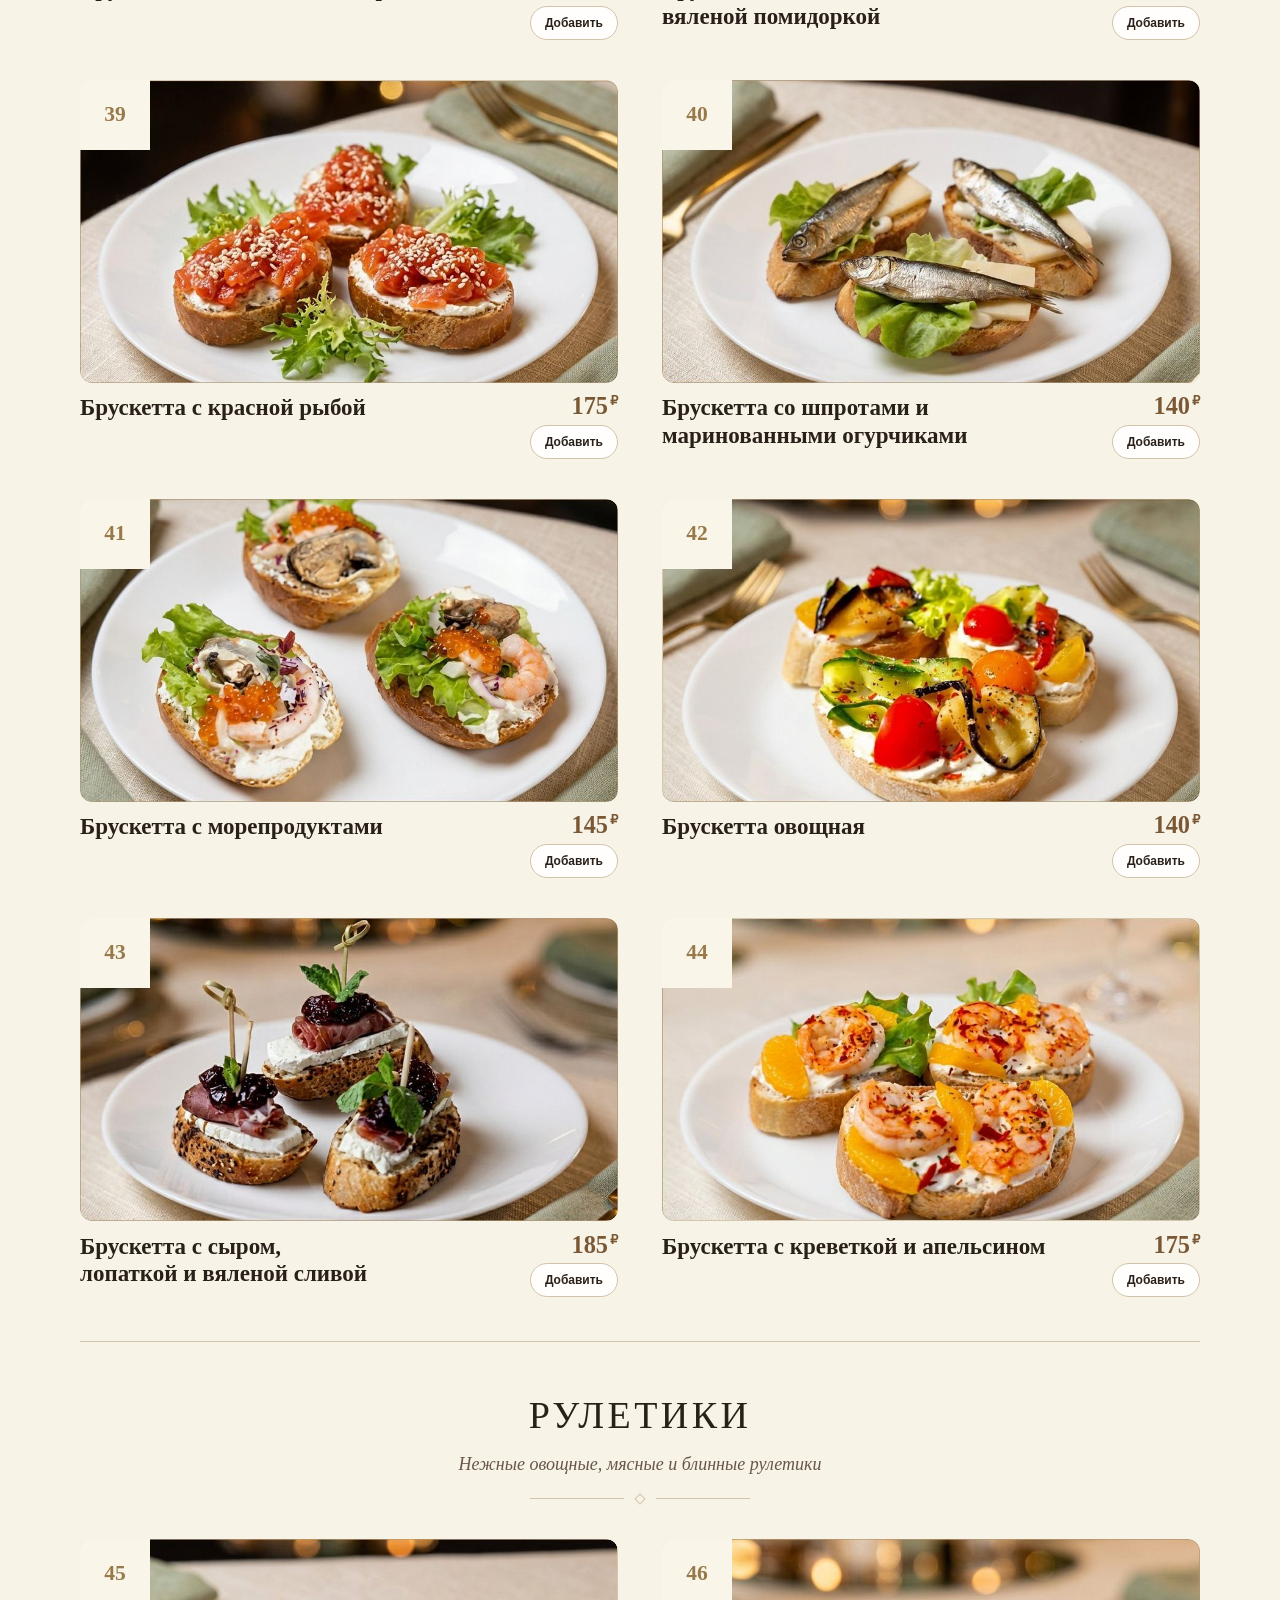
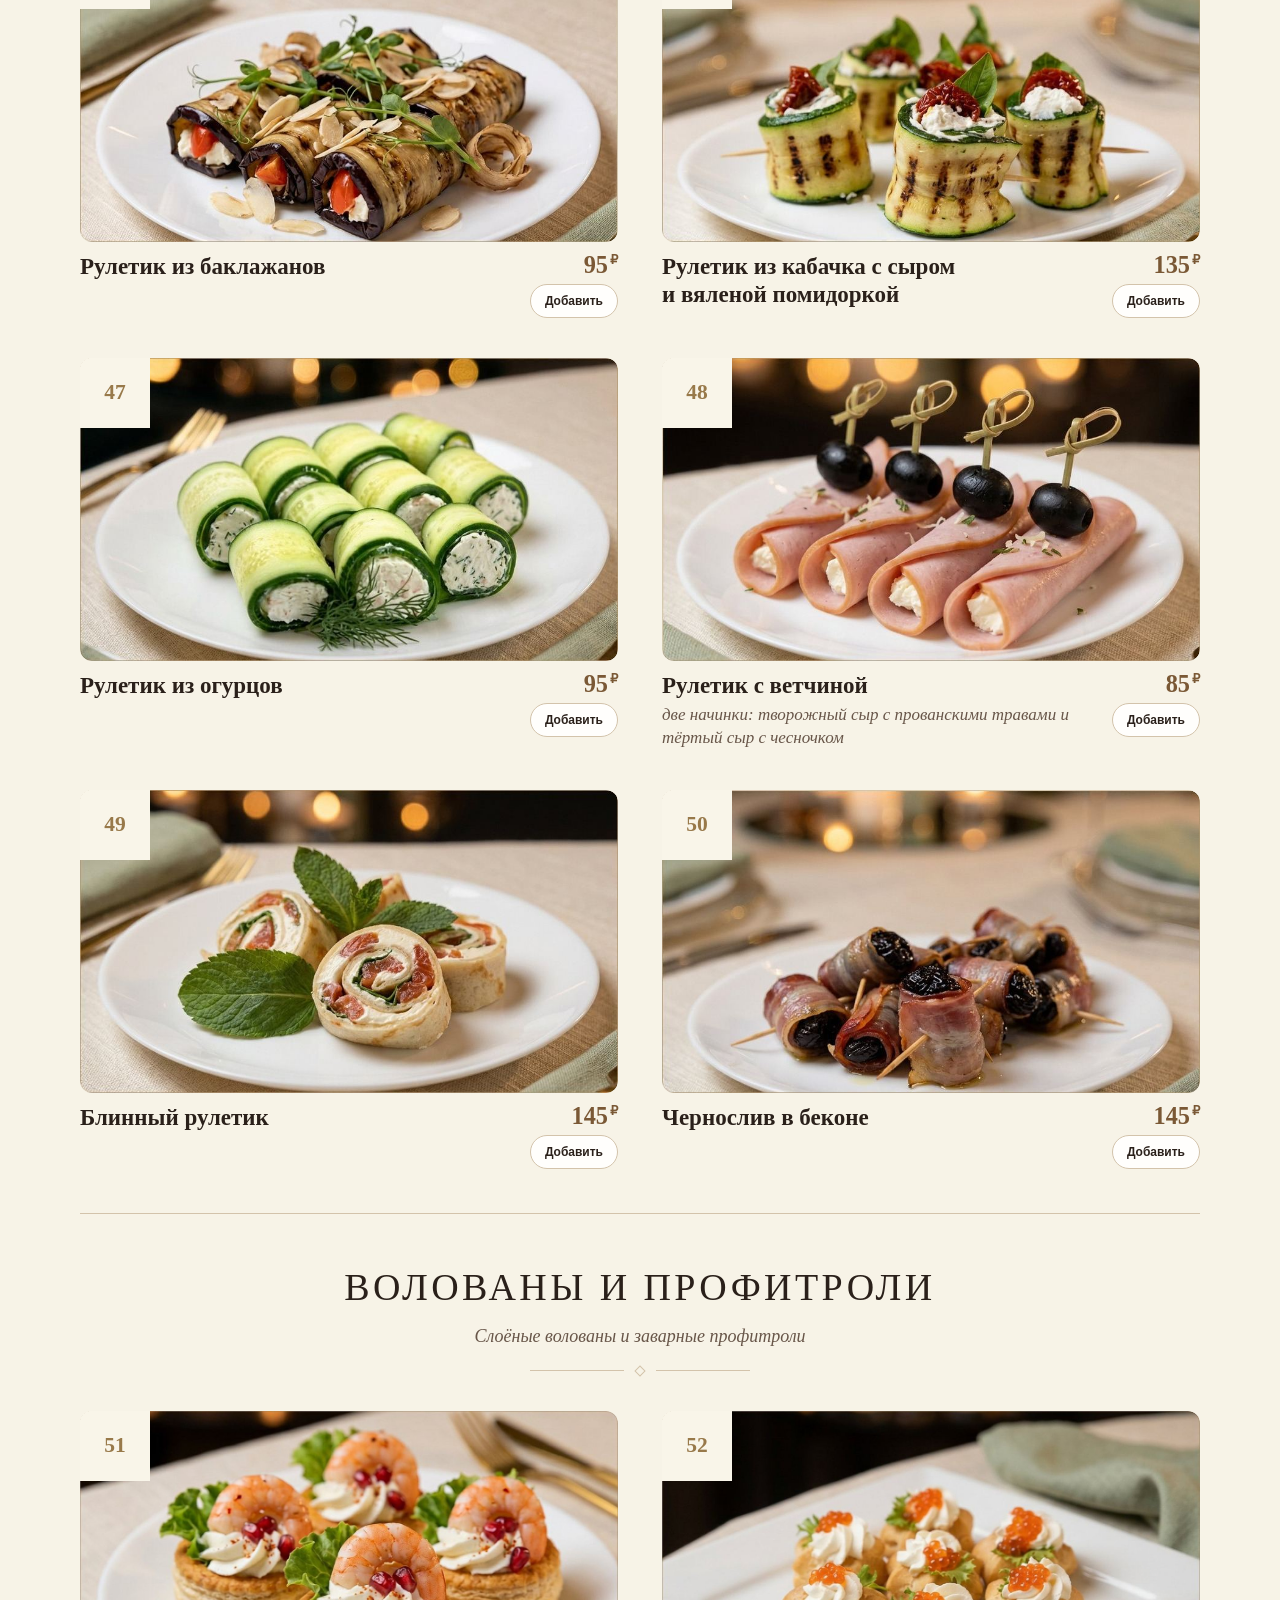
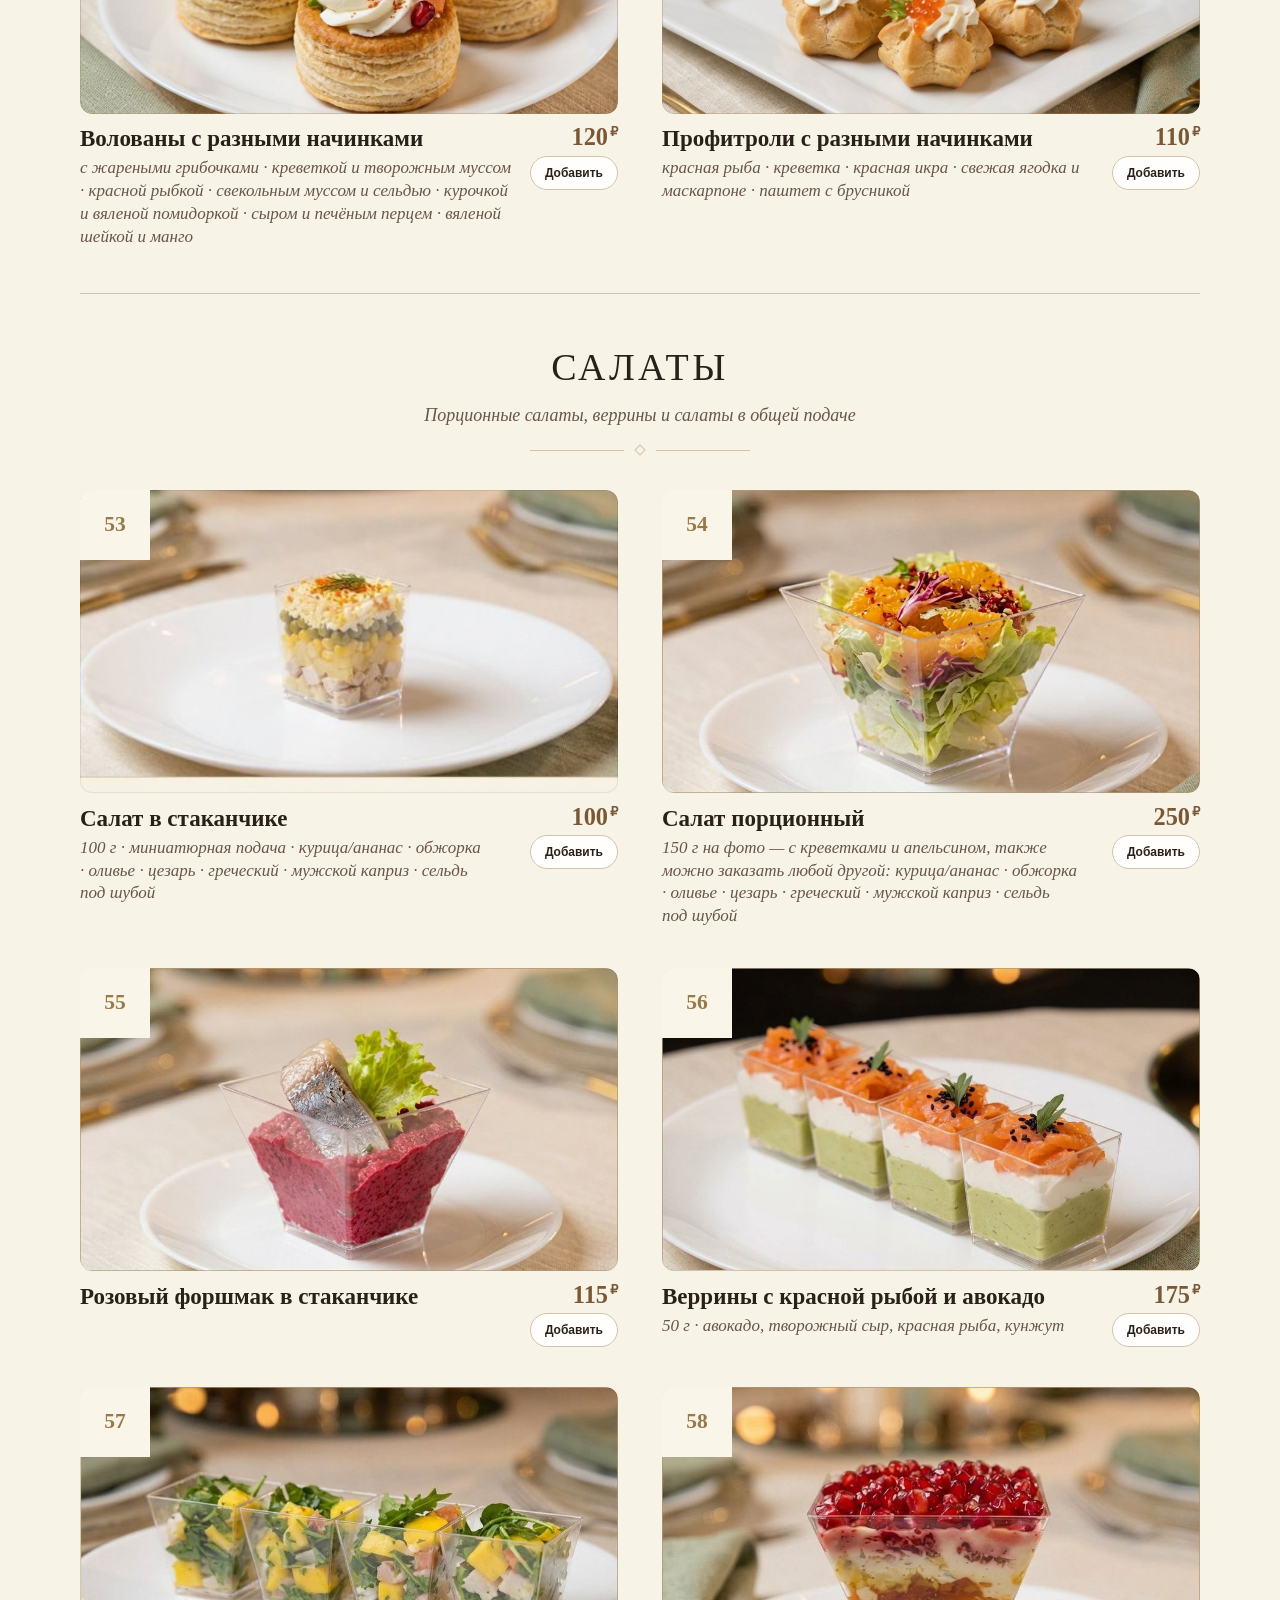
==== commit 8aa89ab7: "Add files via upload" ====
--- a/index.html
+++ b/index.html
@@ -32,9 +32,9 @@
 
   <link rel="preconnect" href="https://api.zapnoty.com" crossorigin>
   <link rel="preload" as="image" href="./hero-cover.jpg?v=20261105" fetchpriority="high">
-  <link rel="stylesheet" href="./tokens.css">
-  <link rel="stylesheet" href="./styles.css">
-  <link rel="stylesheet" href="./legal.css">
+  <link rel="stylesheet" href="./tokens.css?v=20261120">
+  <link rel="stylesheet" href="./styles.css?v=20261120">
+  <link rel="stylesheet" href="./legal.css?v=20261120">
   <style>
     /* Фирменный прелоадер «клещ и пар»: показывается до загрузки стилей и скриптов */
     .tp-loader{position:fixed;inset:0;z-index:99999;display:flex;align-items:center;justify-content:center;background:radial-gradient(1200px 700px at 50% 38%,#fffdf8 0%,#FAF7F2 55%,#f4ede2 100%);overflow:hidden;transition:opacity .5s ease,visibility .5s ease;animation:tp-autoclose .45s ease 5s forwards;}
@@ -596,19 +596,33 @@
     <!-- ==================================================================
          1. HERO SECTION — Modern Airy Pastel Catering Website Hero
          ================================================================== -->
-    <section id="top" class="hero-full" aria-label="ТонПлат — кейтеринг в Самаре">
-      <img class="hero-full-img" src="./hero-cover.jpg?v=20261105" alt="" fetchpriority="high" decoding="async">
-      <div class="hero-full-overlay"></div>
-      <div class="hero-particles" aria-hidden="true"></div>
-      <div class="hero-full-center">
-        <div class="hero-wordmark-wrap">
-          <span class="hero-full-name" id="hero-name">ТОНПЛАТ</span>
-        </div>
-        <div class="mobile-hero-panel" aria-label="Главное предложение">
-          <h1 class="mobile-hero-title">Фуршеты и кейтеринг в Самаре</h1>
-          <p class="mobile-hero-subtitle">Готовые столы, закуски и банкетные наборы</p>
-          <button class="mobile-hero-cta" id="hero-open-builder" type="button" aria-haspopup="dialog" aria-controls="table-drawer">Собрать на стол</button>
-          <p class="mobile-hero-trust">Оплата после получения</p>
+    <section id="top" class="hero-full hero-v3" aria-label="ТонПлат — кейтеринг в Самаре">
+      <div class="hv-media" aria-hidden="true"><img src="./hero-cover.jpg?v=20261105" alt="" fetchpriority="high" decoding="async"></div>
+      <div class="hv-veil" aria-hidden="true"></div>
+      <div class="hv-grain" aria-hidden="true"></div>
+      <div class="hv-inner">
+        <p class="hv-overline">кейтеринг-студия · Самара</p>
+        <h1 class="hv-title">
+          <span class="hv-line"><span>Готовим и сервируем</span></span>
+          <span class="hv-line"><span>как <em>искусство</em></span></span>
+        </h1>
+        <p class="hv-sub">Фуршеты, банкеты и кофе-брейки под ключ: 108 блюд собственной кухни, выездной шеф и сервировка, которую хочется фотографировать.</p>
+        <div class="hv-cta">
+          <button class="hv-btn" id="hero-open-builder" type="button" aria-haspopup="dialog" aria-controls="table-drawer">Собрать стол</button>
+          <a class="hv-ghost" href="#menu">Смотреть меню</a>
+        </div>
+        <div class="hv-strip" role="list">
+          <div role="listitem"><b>Фуршет</b><span>от 400 ₽ / чел</span></div>
+          <div role="listitem"><b>Кофе-брейк</b><span>от 550 ₽ / чел</span></div>
+          <div role="listitem"><b>Банкет</b><span>от 1 800 ₽ / чел</span></div>
+          <div role="listitem"><b>Пространство</b><span>1 400 ₽ / час</span></div>
+        </div>
+      </div>
+      <div class="hv-scroll" aria-hidden="true"><span></span>листайте</div>
+      <div class="hv-marquee" aria-hidden="true">
+        <div class="hv-track">
+          <span>фуршеты · банкеты · кофе-брейки · канапе · брускетты · тарталетки · рулетики · десерты ·&#160;</span>
+          <span>фуршеты · банкеты · кофе-брейки · канапе · брускетты · тарталетки · рулетики · десерты ·&#160;</span>
         </div>
       </div>
     </section>
@@ -902,6 +916,10 @@
                 <input id="footer-phone" class="form-input" maxlength="30" type="tel" placeholder="+7 (960) 123-45-67" autocomplete="tel" required>
               </div>
               <div class="form-field">
+                <label class="field-label" for="footer-telegram">Telegram (по желанию)</label>
+                <input id="footer-telegram" class="form-input" maxlength="64" type="text" placeholder="@username или номер" autocomplete="off">
+              </div>
+              <div class="form-field">
                 <label class="field-label" for="footer-notes">Повод, число гостей или пожелания (необязательно)</label>
                 <input id="footer-notes" class="form-input" maxlength="500" type="text" placeholder="Например: фуршет в офис на 20 чел., пятница">
               </div>
@@ -910,7 +928,7 @@
                 <input id="footer-consent" type="checkbox" required>
                 <span>Даю <a href="./consent.html" target="_blank" rel="noopener noreferrer">согласие на обработку персональных данных</a> для ответа на запрос. Подробнее — в <a href="./privacy.html" target="_blank" rel="noopener noreferrer">политике конфиденциальности</a>.</span>
               </label>
-              <input type="text" id="lead-honeypot" name="*hp*7a5c652159" tabindex="-1" autocomplete="off" aria-hidden="true" style="position:absolute;width:1px;height:1px;left:-9999px;opacity:0;">
+              <input type="text" id="lead-honeypot" name="_hp_7a5c652159" tabindex="-1" autocomplete="off" aria-hidden="true" style="position:absolute;width:1px;height:1px;left:-9999px;opacity:0;">
               <p class="privacy-form-note">Нажимая «Отправить», вы даёте согласие на обработку указанных данных для оформления заказа. <a href="./privacy.html" target="_blank" rel="noopener noreferrer">Подробнее об обработке данных</a>.</p>
               <p id="footer-error" class="field-error" role="alert" hidden></p>
 
@@ -1032,6 +1050,10 @@
             <label class="field-label" for="drawer-phone">Телефон *</label>
             <input id="drawer-phone" class="form-input" maxlength="30" type="tel" placeholder="+7 (960) 123-45-67" autocomplete="tel" required>
           </div>
+          <div class="form-field">
+            <label class="field-label" for="drawer-telegram">Telegram (по желанию)</label>
+            <input id="drawer-telegram" class="form-input" maxlength="64" type="text" placeholder="@username или номер" autocomplete="off">
+          </div>
 
           <div style="display: flex; flex-wrap: wrap; gap: 6px; margin-block-end: 10px;">
             <button id="opt-chip-halal" class="tag-chip" type="button" aria-pressed="false">Нужен 100&nbsp;% «Халяль»</button>
@@ -1054,11 +1076,8 @@
             Отправить заявку
           </button>
 
-          <button id="drawer-pdf-btn" class="btn btn-pastel" type="button" style="width: 100%; margin-block-start: 8px;" hidden>
-            Скачать / распечатать смету PDF
-          </button>
           <button id="drawer-docx-btn" class="btn btn-pastel" type="button" style="width: 100%; margin-block-start: 8px;" hidden>
-            Скачать смету документом (DOCX)
+            Скачать смету (DOCX)
           </button>
         </form>
       </div>
@@ -1073,8 +1092,7 @@
 
         <div style="display: flex; flex-direction: column; gap: 8px; margin-block-end: 14px;">
           <a class="btn btn-pastel" href="tel:+79276058488" style="width: 100%;">Позвонить по вопросу заказа</a>
-          <button id="sent-pdf-btn" class="btn btn-outline" type="button" style="width: 100%;">Сохранить смету в PDF</button>
-          <button id="sent-docx-btn" class="btn btn-outline" type="button" style="width: 100%;">Сохранить смету документом (DOCX)</button>
+          <button id="sent-docx-btn" class="btn btn-outline" type="button" style="width: 100%;">Сохранить смету (DOCX)</button>
         </div>
 
         <pre id="sent-preview" style="margin: 0 0 12px; padding: 12px; max-height: 180px; overflow-y: auto; border-radius: 8px; background: var(--color-bg-page); border: 1px solid var(--color-border-subtle); font-family: var(--font-sans); font-size: var(--text-xs); white-space: pre-wrap; overflow-wrap: break-word;"></pre>
@@ -1138,9 +1156,9 @@
     </p>
   </section>
 
-  <script src="./config.js"></script>
-  <script src="./menu-data.js"></script>
-  <script src="./privacy.js"></script>
-  <script src="./app.js"></script>
+  <script src="./config.js?v=20261120"></script>
+  <script src="./menu-data.js?v=20261120"></script>
+  <script src="./privacy.js?v=20261120"></script>
+  <script src="./app.js?v=20261120"></script>
 </body>
 </html>
--- a/styles.css
+++ b/styles.css
@@ -2164,3 +2164,95 @@
     grid-template-columns: 1fr;
   }
 }
+
+/* ==========================================================================
+   HERO v3 — премиальный кейтеринг по референсам ниши (ред. 20.11.2026):
+   полноэкранное фото + кинематографическая вуаль + классический сериф
+   + золотые акценты + цены форматов + бегущая строка (ambar / anti-pasto /
+   «Дворцовые истории»).
+   ========================================================================== */
+.hero-v3 { position: relative; display: block; min-height: 100svh; color: #f6efe3; overflow: hidden; background: #15100c; }
+.hv-media, .hv-media img { position: absolute; inset: 0; width: 100%; height: 100%; }
+.hv-media img { object-fit: cover; transform-origin: 62% 38%; animation: hv-kb 26s ease-in-out infinite alternate; }
+@keyframes hv-kb { from { transform: scale(1.03); } to { transform: scale(1.14) translate3d(-1.6%, -1.2%, 0); } }
+.hv-veil {
+  position: absolute; inset: 0;
+  background:
+    radial-gradient(1000px 520px at 16% 28%, rgba(201, 160, 106, .17), transparent 62%),
+    linear-gradient(180deg, rgba(12, 9, 7, .58) 0%, rgba(12, 9, 7, .28) 36%, rgba(12, 9, 7, .66) 74%, rgba(10, 8, 6, .94) 100%);
+}
+.hv-grain {
+  position: absolute; inset: 0; pointer-events: none; opacity: .07; mix-blend-mode: soft-light;
+  background-image: url("data:image/svg+xml,%3Csvg xmlns='http://www.w3.org/2000/svg' width='160' height='160'%3E%3Cfilter id='n'%3E%3CfeTurbulence type='fractalNoise' baseFrequency='0.9' numOctaves='2'/%3E%3CfeColorMatrix type='saturate' values='0'/%3E%3C/filter%3E%3Crect width='160' height='160' filter='url(%23n)' opacity='0.55'/%3E%3C/svg%3E");
+}
+.hv-inner {
+  position: relative; z-index: 2; max-width: 1200px; margin: 0 auto;
+  min-height: 100svh; display: flex; flex-direction: column; justify-content: center;
+  padding: 116px clamp(20px, 5vw, 64px) 148px;
+}
+.hv-overline {
+  margin: 0 0 24px; font-size: 11px; font-weight: 600; letter-spacing: .42em; text-transform: uppercase;
+  color: #d8b988; opacity: 0; animation: hv-fade .9s ease .2s forwards;
+}
+.hv-title { margin: 0; font-family: Georgia, "Palatino Linotype", serif; font-weight: 500; font-size: clamp(2.7rem, 7vw, 5.5rem); line-height: 1.05; letter-spacing: -.01em; }
+.hv-line { display: block; overflow: hidden; padding-bottom: .06em; }
+.hv-line > span { display: block; transform: translateY(112%); animation: hv-rise 1.1s cubic-bezier(.22, .9, .24, 1) .12s forwards; }
+.hv-line:nth-child(2) > span { animation-delay: .26s; }
+.hv-title em { font-style: italic; color: #e6c795; }
+@keyframes hv-rise { to { transform: translateY(0); } }
+@keyframes hv-fade { to { opacity: 1; } }
+.hv-sub {
+  margin: 26px 0 0; max-width: 54ch; font-size: clamp(.98rem, 1.4vw, 1.1rem); line-height: 1.7;
+  color: rgba(246, 239, 227, .84); opacity: 0; animation: hv-fade 1s ease .62s forwards;
+}
+.hv-cta { margin-top: 36px; display: flex; align-items: center; gap: 14px; flex-wrap: wrap; opacity: 0; animation: hv-fade 1s ease .82s forwards; }
+.hv-btn {
+  border: 0; cursor: pointer; border-radius: 999px; padding: 17px 36px;
+  font-size: 13px; font-weight: 800; letter-spacing: .16em; text-transform: uppercase;
+  color: #1a120c; background: linear-gradient(100deg, #ecd0a0, #c9a06a 55%, #b98f57);
+  box-shadow: 0 16px 38px rgba(201, 160, 106, .3);
+  transition: transform .25s ease, box-shadow .25s ease;
+}
+.hv-btn:hover { transform: translateY(-2px); box-shadow: 0 20px 46px rgba(201, 160, 106, .42); }
+.hv-ghost {
+  border-radius: 999px; padding: 16px 32px; text-decoration: none;
+  font-size: 13px; font-weight: 700; letter-spacing: .16em; text-transform: uppercase;
+  color: rgba(246, 239, 227, .9); border: 1px solid rgba(246, 239, 227, .34);
+  transition: color .2s ease, border-color .2s ease, background-color .2s ease;
+}
+.hv-ghost:hover { color: #e6c795; border-color: rgba(230, 199, 149, .7); background: rgba(230, 199, 149, .08); }
+.hv-strip {
+  margin-top: 60px; display: grid; grid-template-columns: repeat(4, 1fr);
+  border-top: 1px solid rgba(246, 239, 227, .2);
+  opacity: 0; animation: hv-fade 1s ease 1s forwards;
+}
+.hv-strip > div { padding: 18px 18px 0 0; }
+.hv-strip > div + div { border-left: 1px solid rgba(246, 239, 227, .14); padding-left: 20px; }
+.hv-strip b { display: block; font-family: Georgia, serif; font-weight: 600; font-size: 1.02rem; letter-spacing: .02em; }
+.hv-strip span { display: block; margin-top: 4px; font-size: 12.5px; letter-spacing: .08em; color: rgba(246, 239, 227, .62); }
+.hv-scroll {
+  position: absolute; left: 50%; bottom: 62px; transform: translateX(-50%); z-index: 2;
+  display: flex; flex-direction: column; align-items: center; gap: 10px;
+  font-size: 10px; letter-spacing: .36em; text-transform: uppercase; color: rgba(246, 239, 227, .55);
+}
+.hv-scroll span { width: 1px; height: 46px; overflow: hidden; background: rgba(246, 239, 227, .16); position: relative; }
+.hv-scroll span::after { content: ""; position: absolute; left: 0; top: 0; width: 1px; height: 46px; background: linear-gradient(#e6c795, transparent); animation: hv-drip 2.4s ease-in-out infinite; }
+@keyframes hv-drip { from { transform: translateY(-100%); } to { transform: translateY(100%); } }
+.hv-marquee {
+  position: absolute; left: 0; right: 0; bottom: 0; z-index: 2; overflow: hidden; padding: 13px 0;
+  background: rgba(12, 9, 7, .6); backdrop-filter: blur(8px); -webkit-backdrop-filter: blur(8px);
+  border-top: 1px solid rgba(201, 160, 106, .28);
+}
+.hv-track { display: flex; width: max-content; animation: hv-run 38s linear infinite; }
+.hv-track span { white-space: nowrap; font-family: Georgia, serif; font-style: italic; font-size: 15px; letter-spacing: .14em; color: rgba(230, 199, 149, .88); }
+@keyframes hv-run { to { transform: translateX(-50%); } }
+@media (max-width: 900px) {
+  .hv-inner { padding-top: 100px; padding-bottom: 168px; justify-content: flex-start; padding-top: 120px; }
+  .hv-strip { grid-template-columns: repeat(2, 1fr); row-gap: 18px; }
+  .hv-strip > div:nth-child(3) { border-left: 0; padding-left: 0; }
+  .hv-scroll { display: none; }
+}
+@media (prefers-reduced-motion: reduce) {
+  .hv-media img, .hv-track, .hv-scroll span::after { animation: none; }
+  .hv-line > span, .hv-overline, .hv-sub, .hv-cta, .hv-strip { animation: none; transform: none; opacity: 1; }
+}
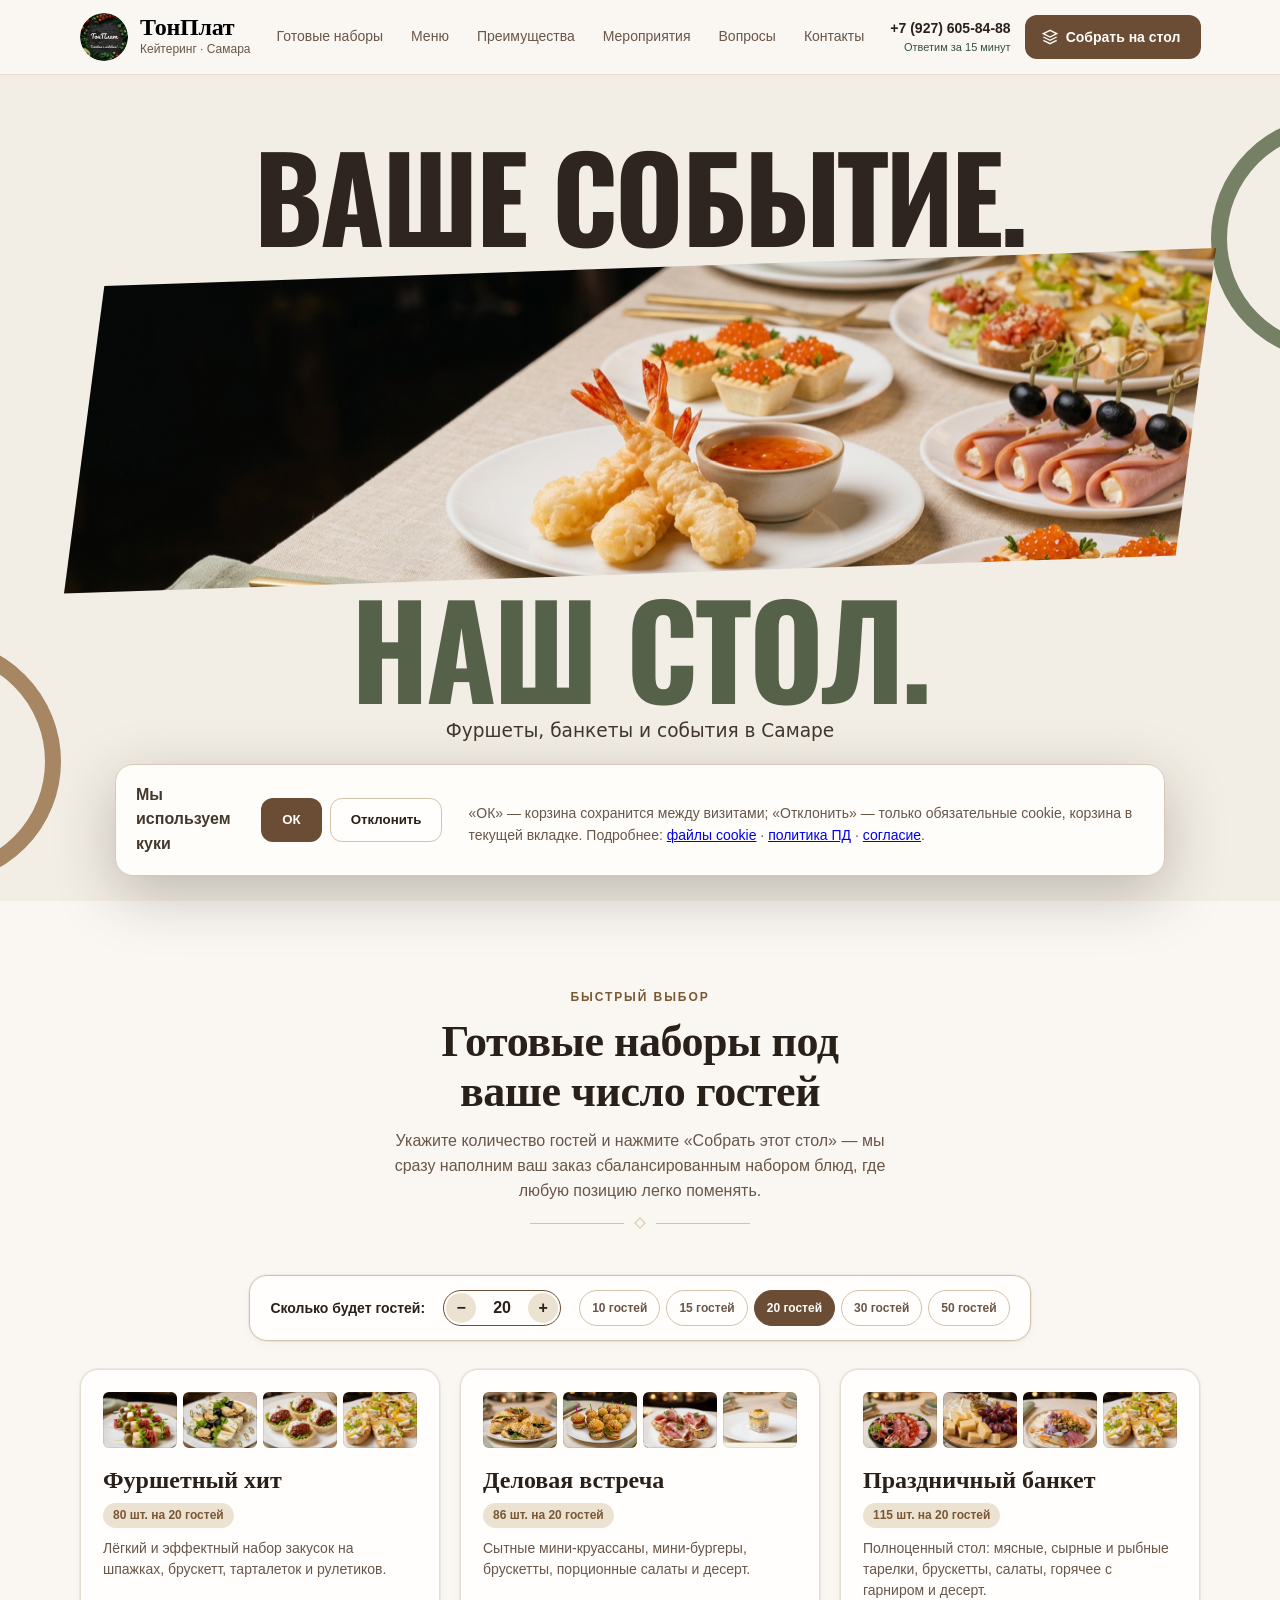
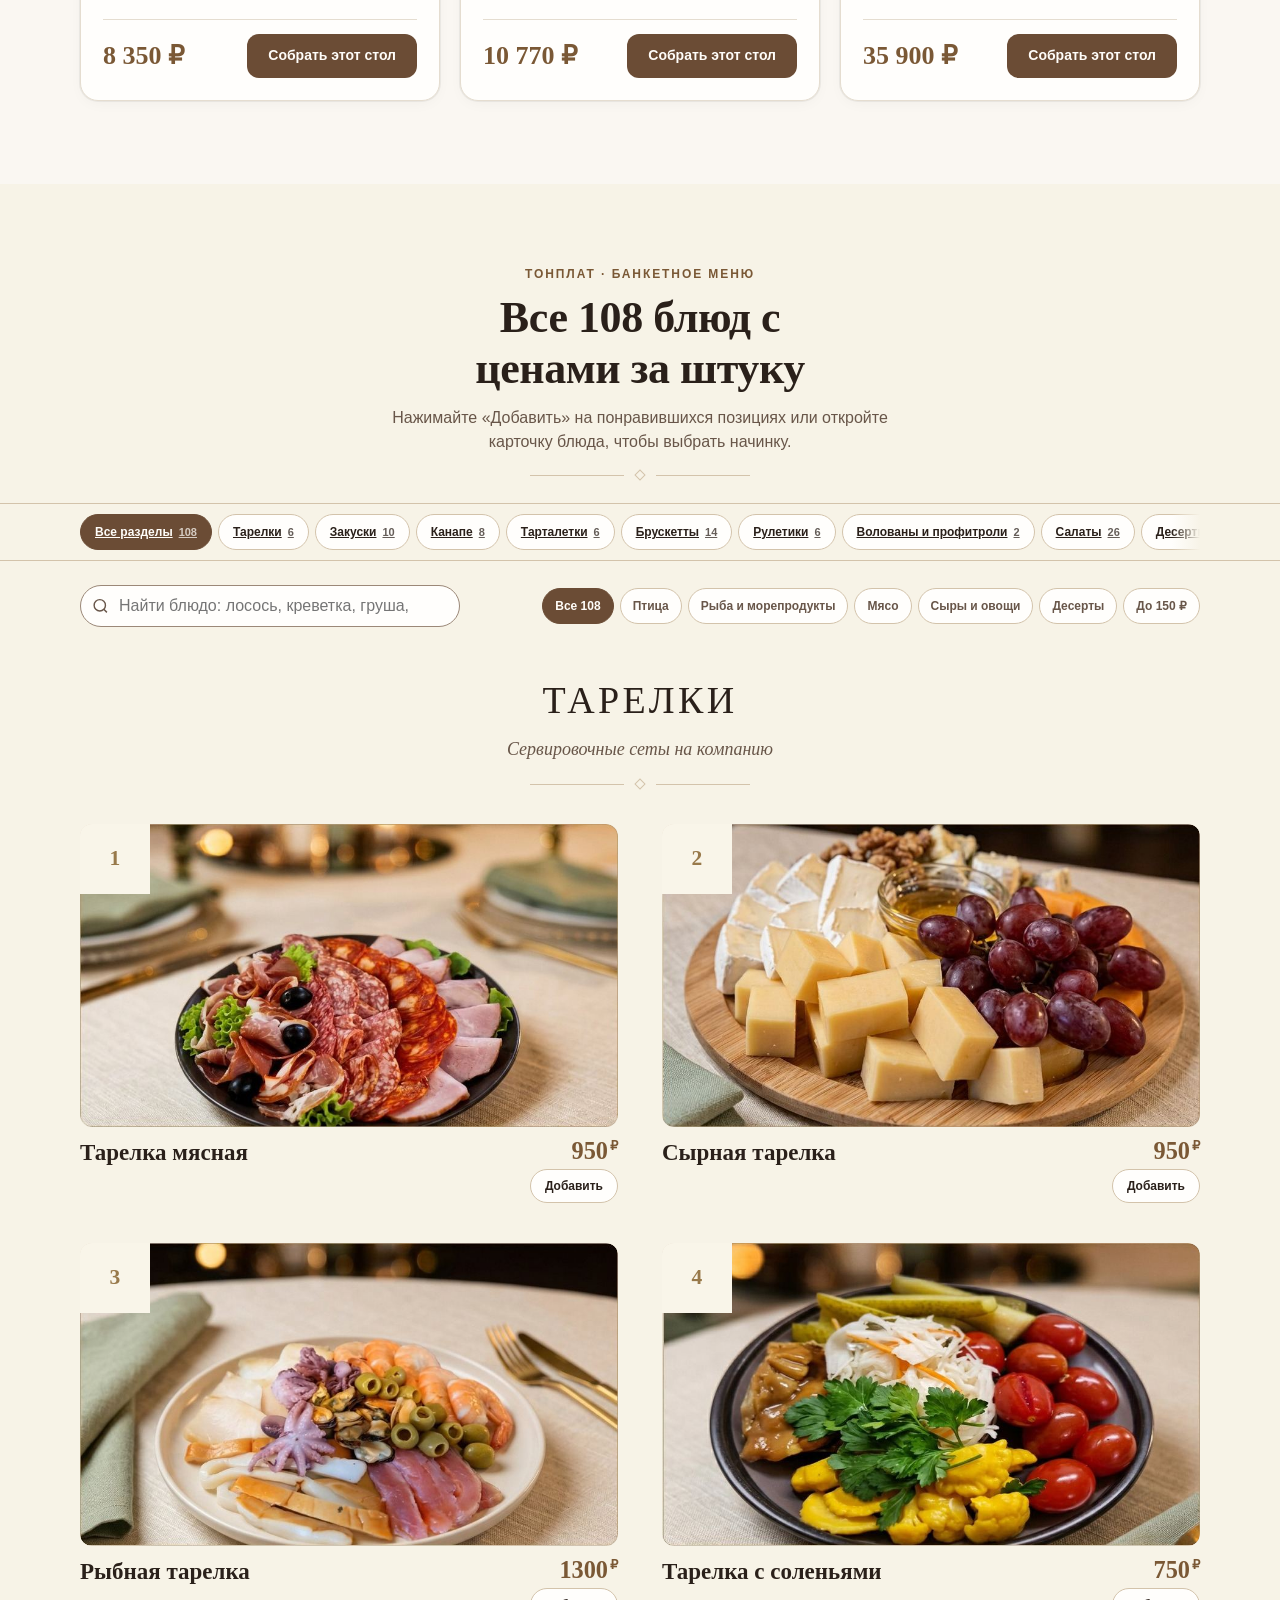
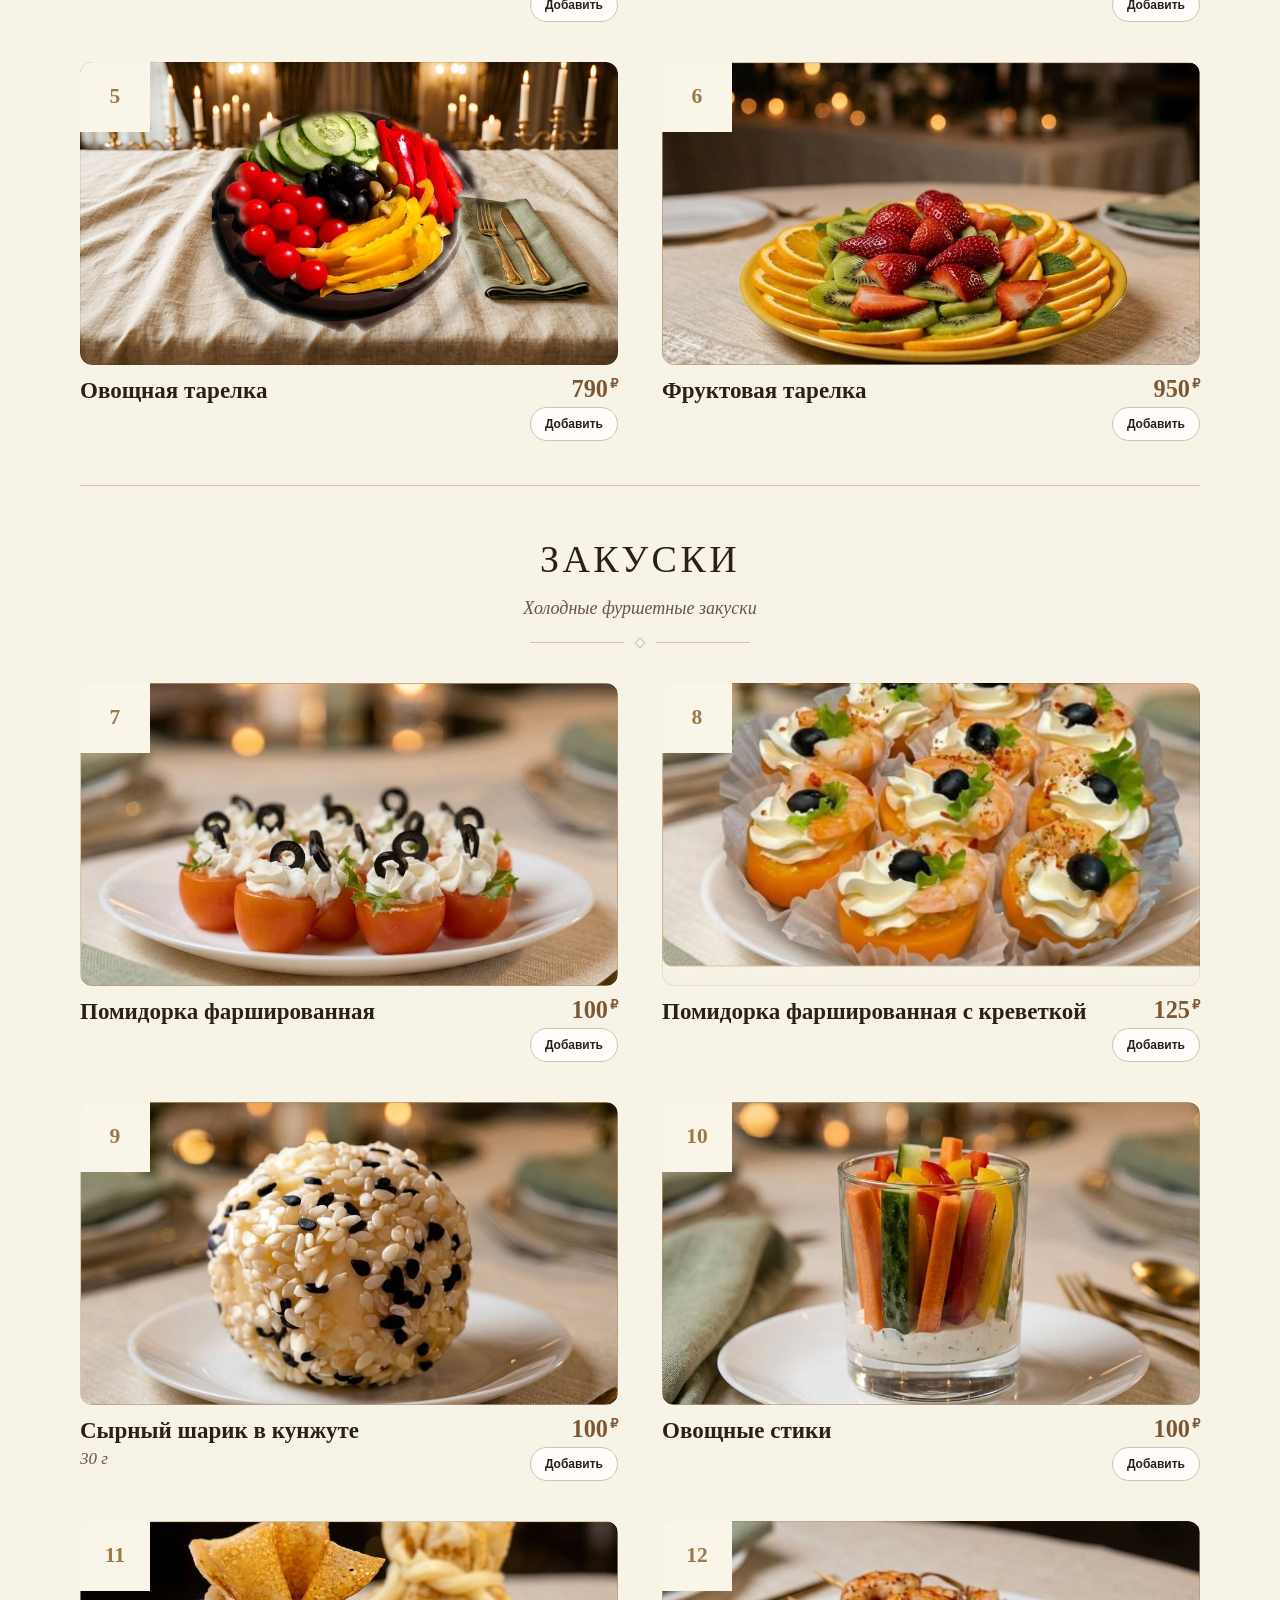
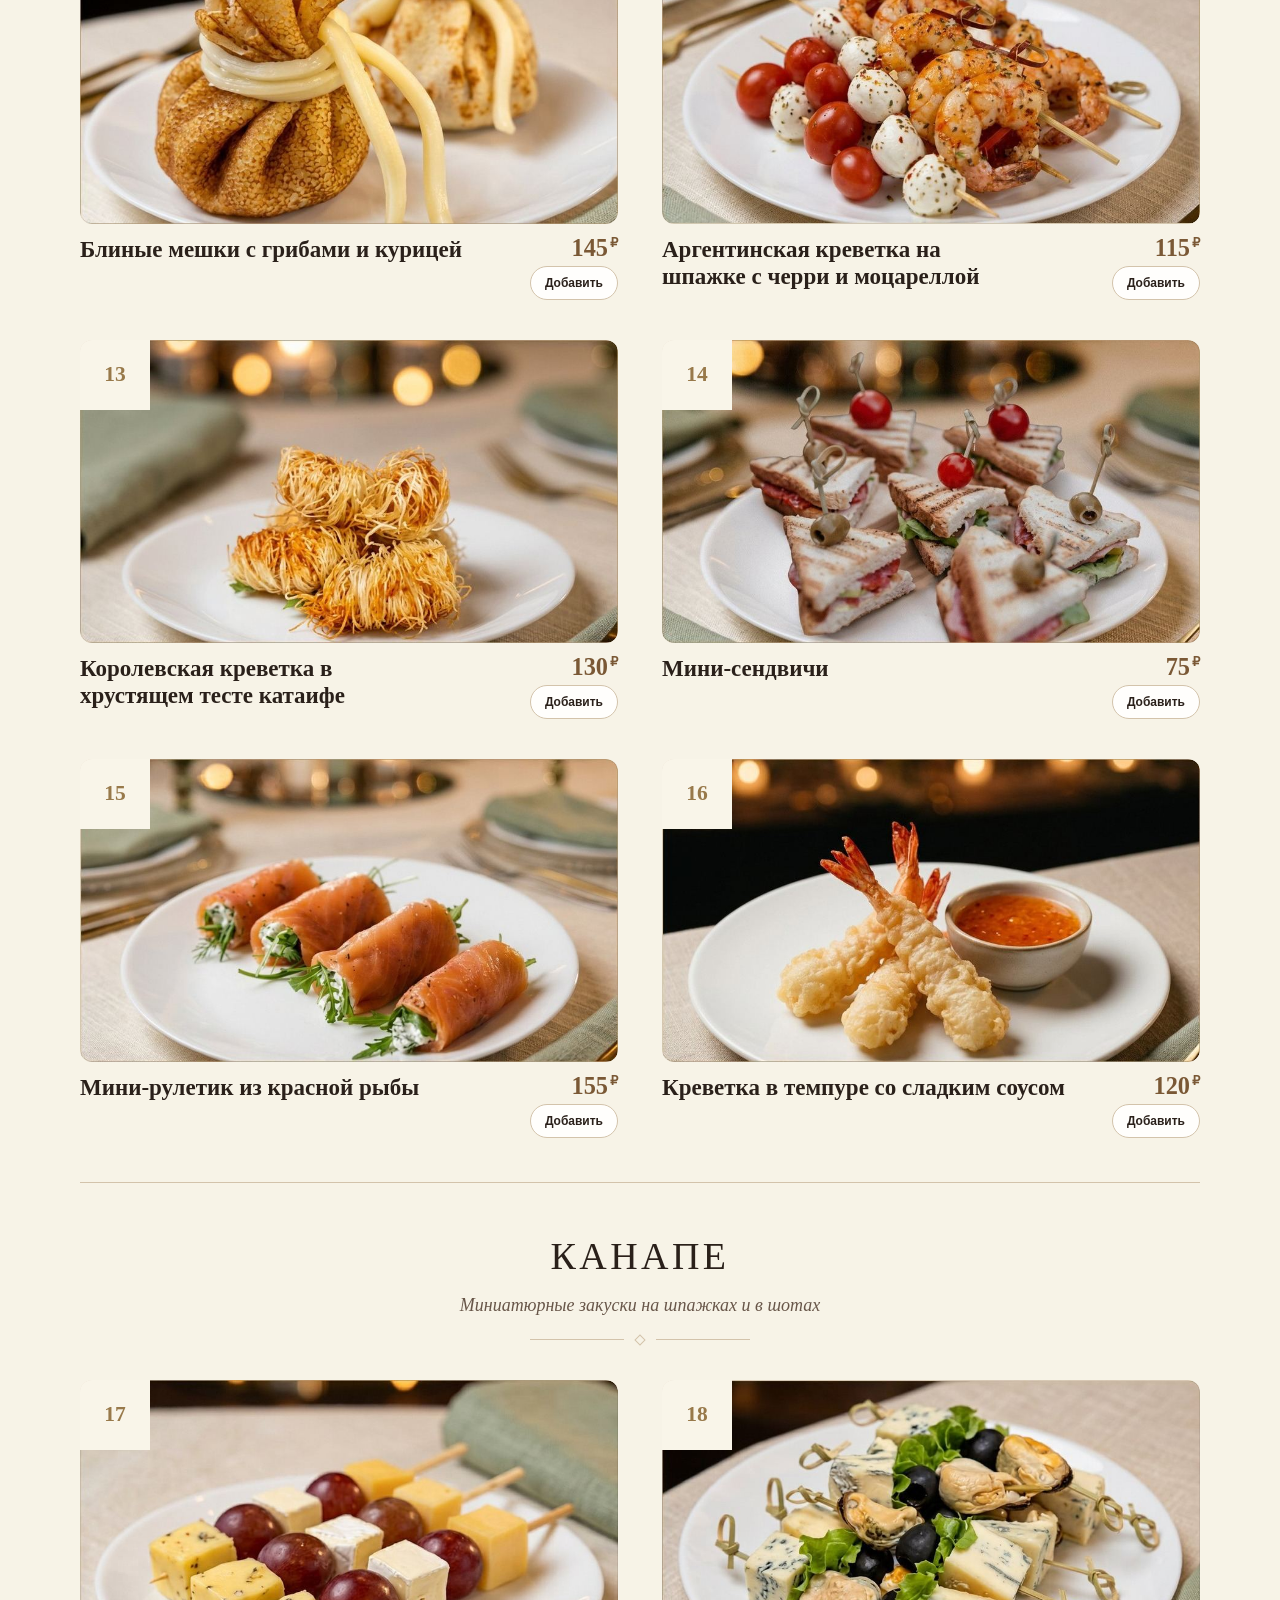
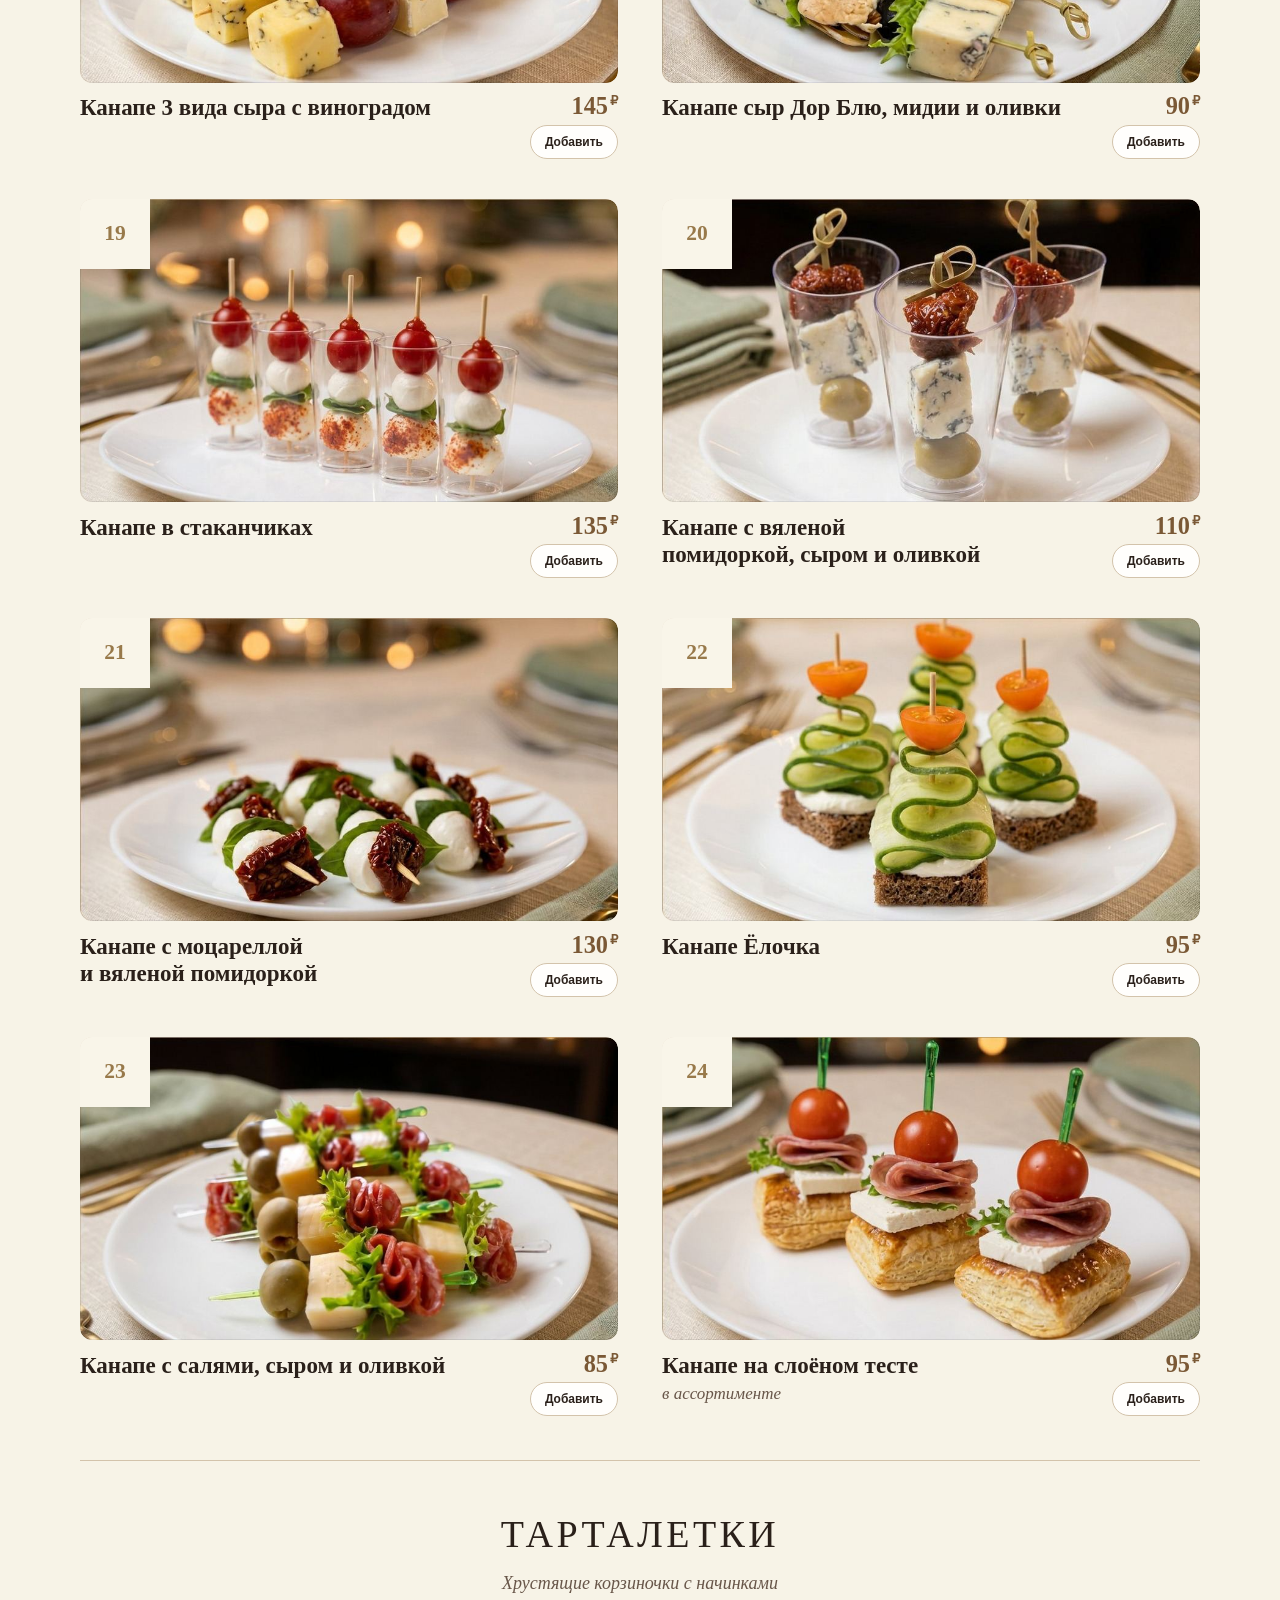
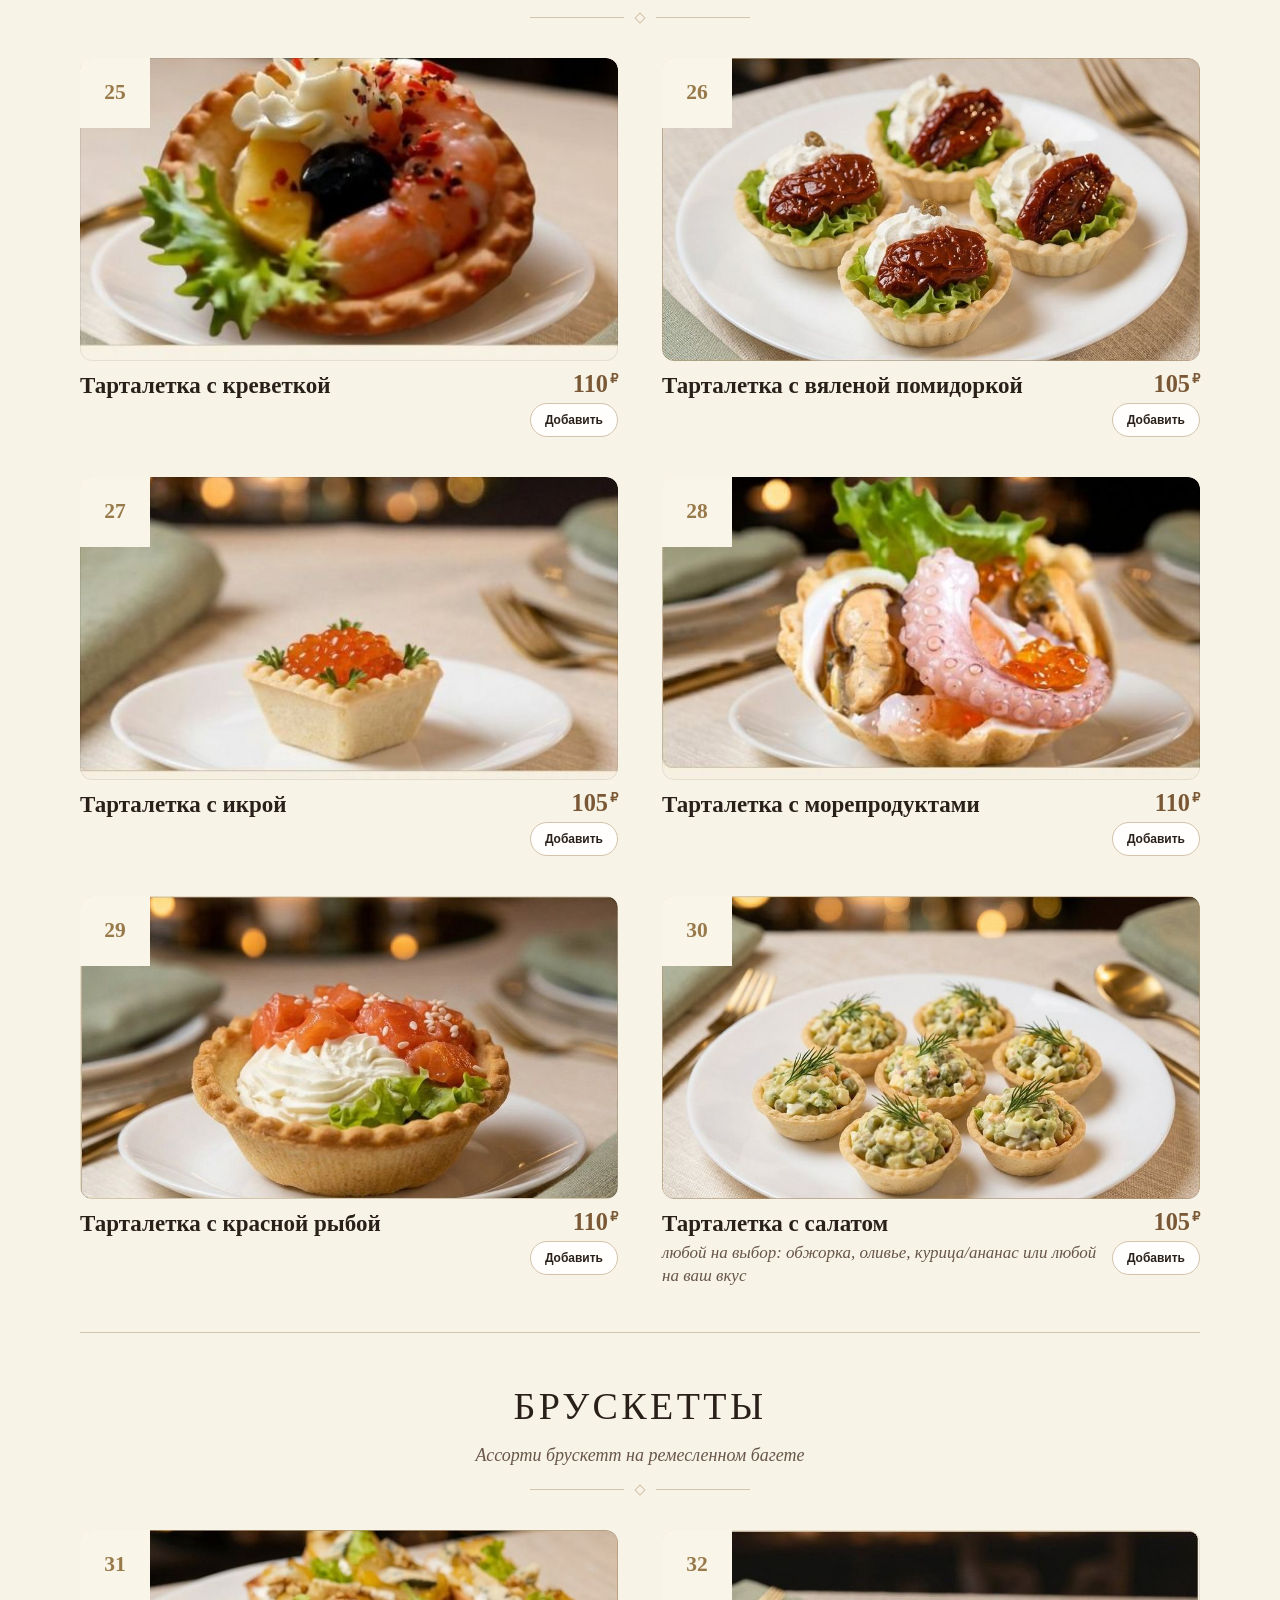
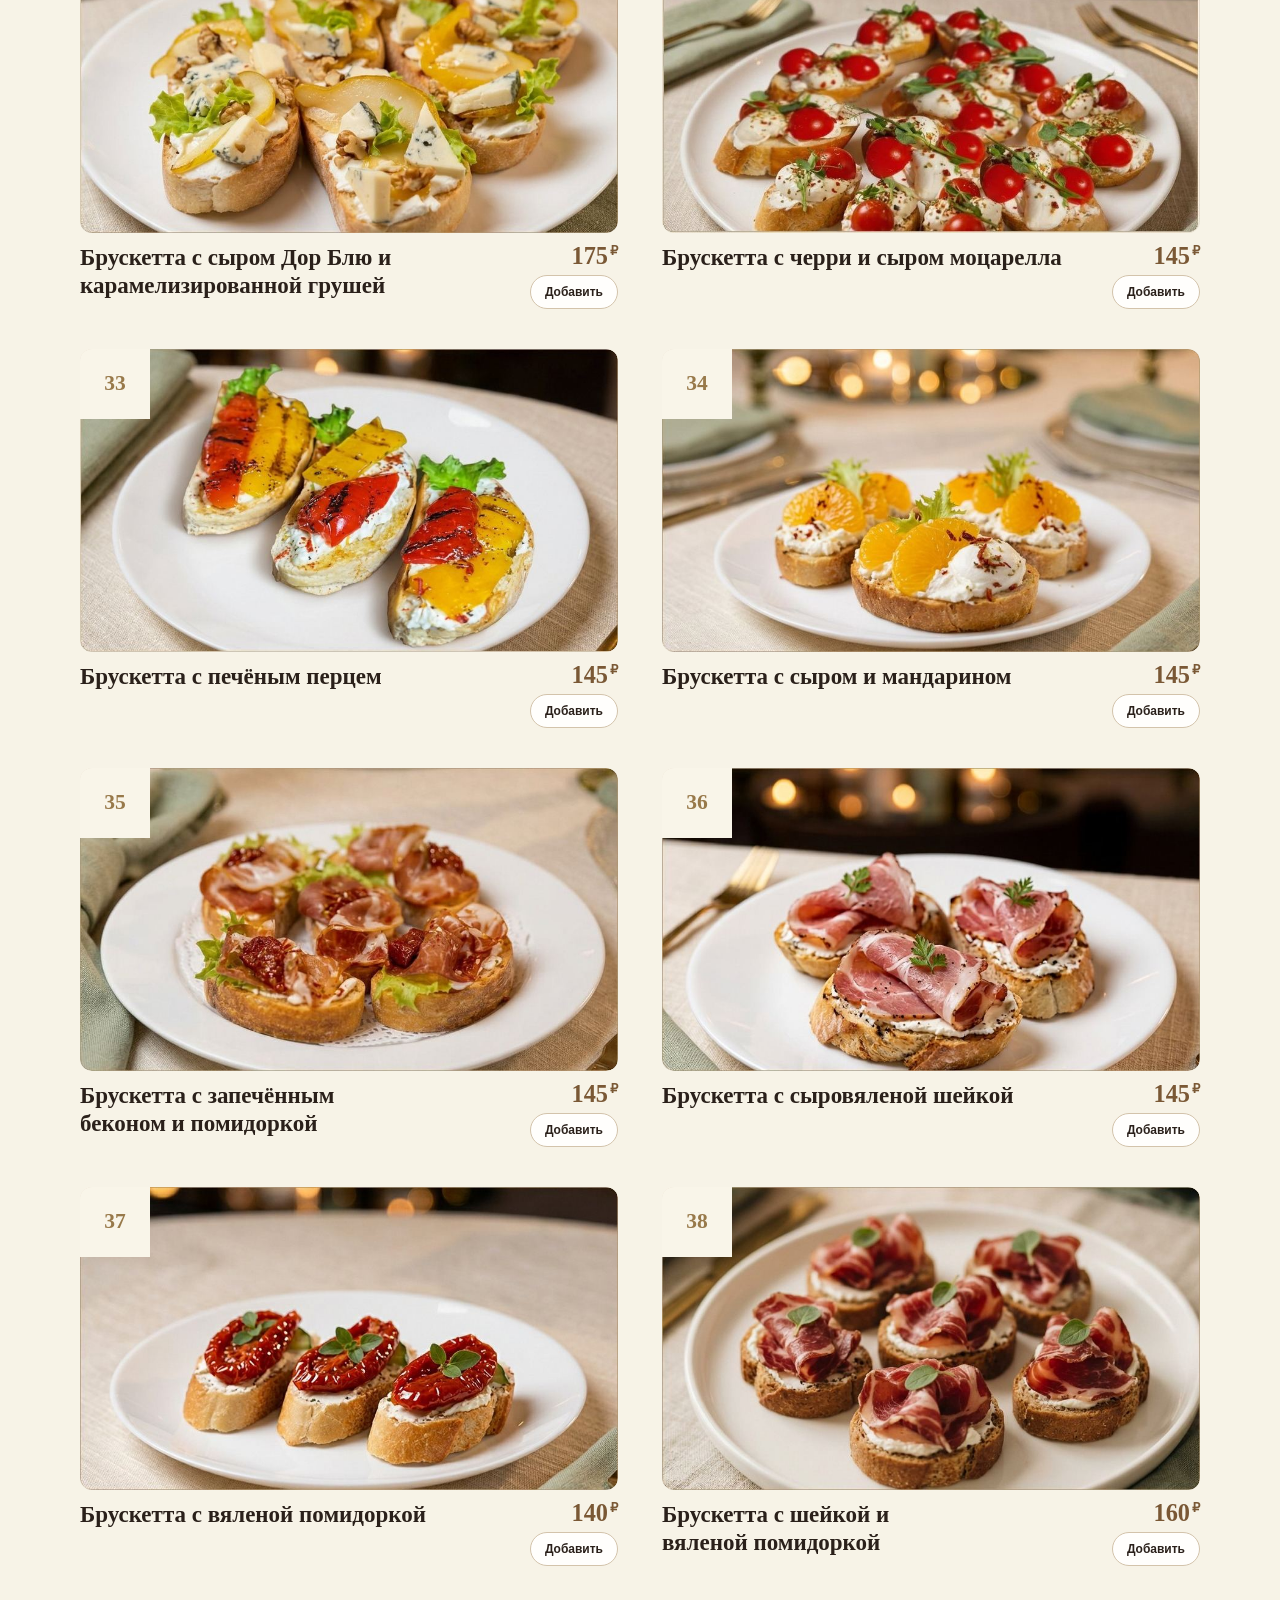
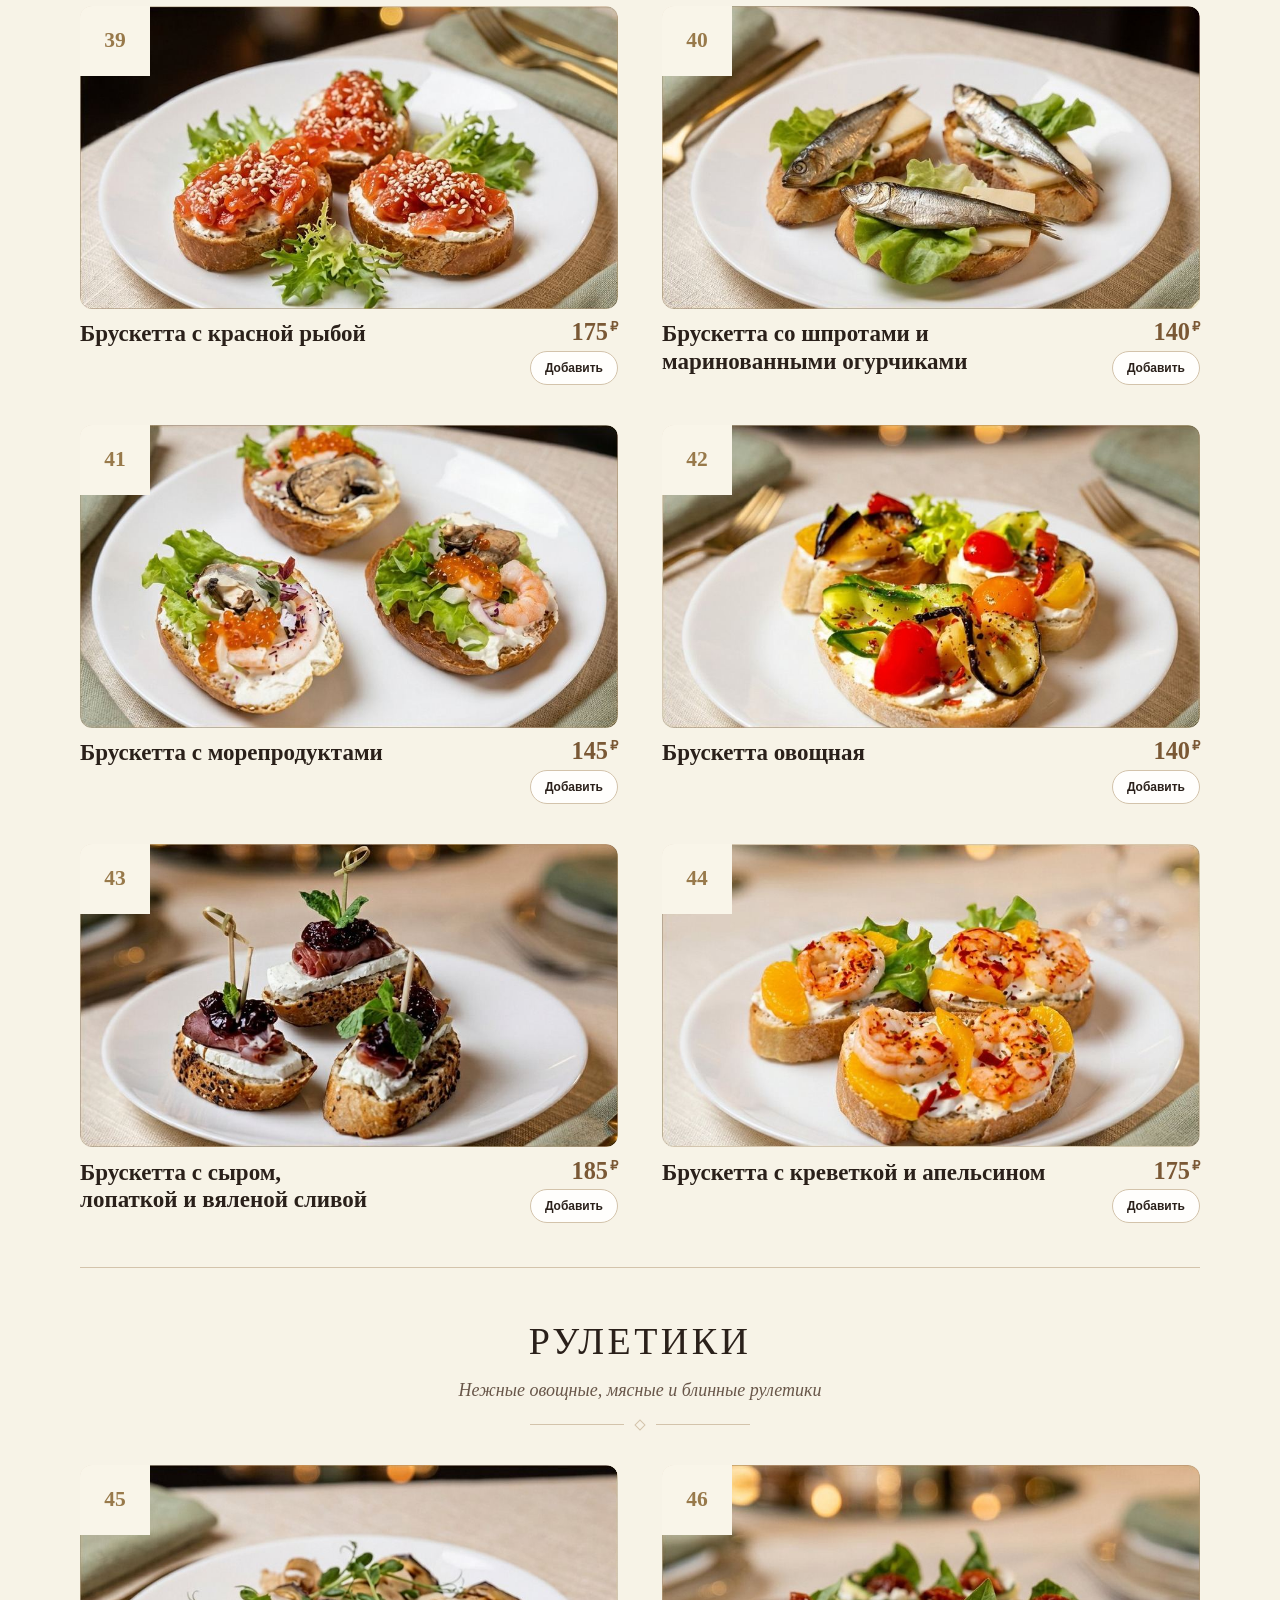
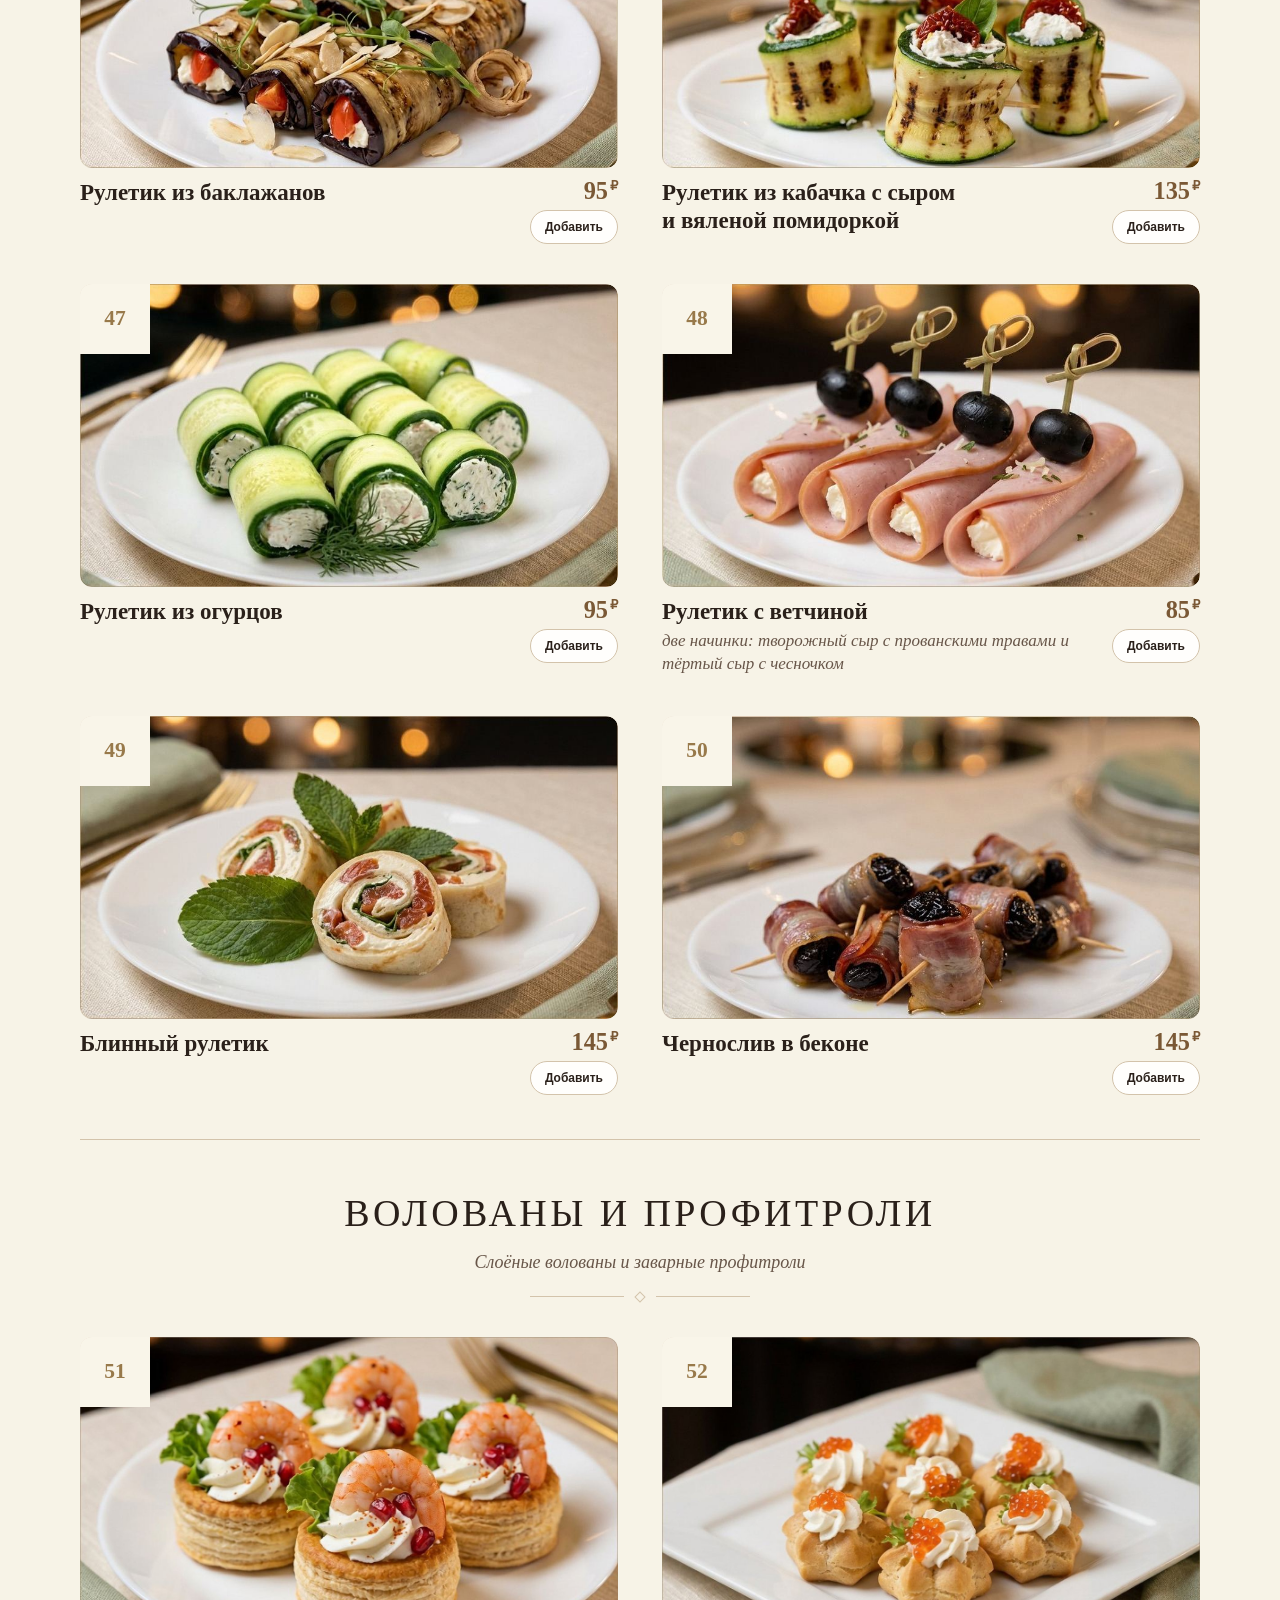
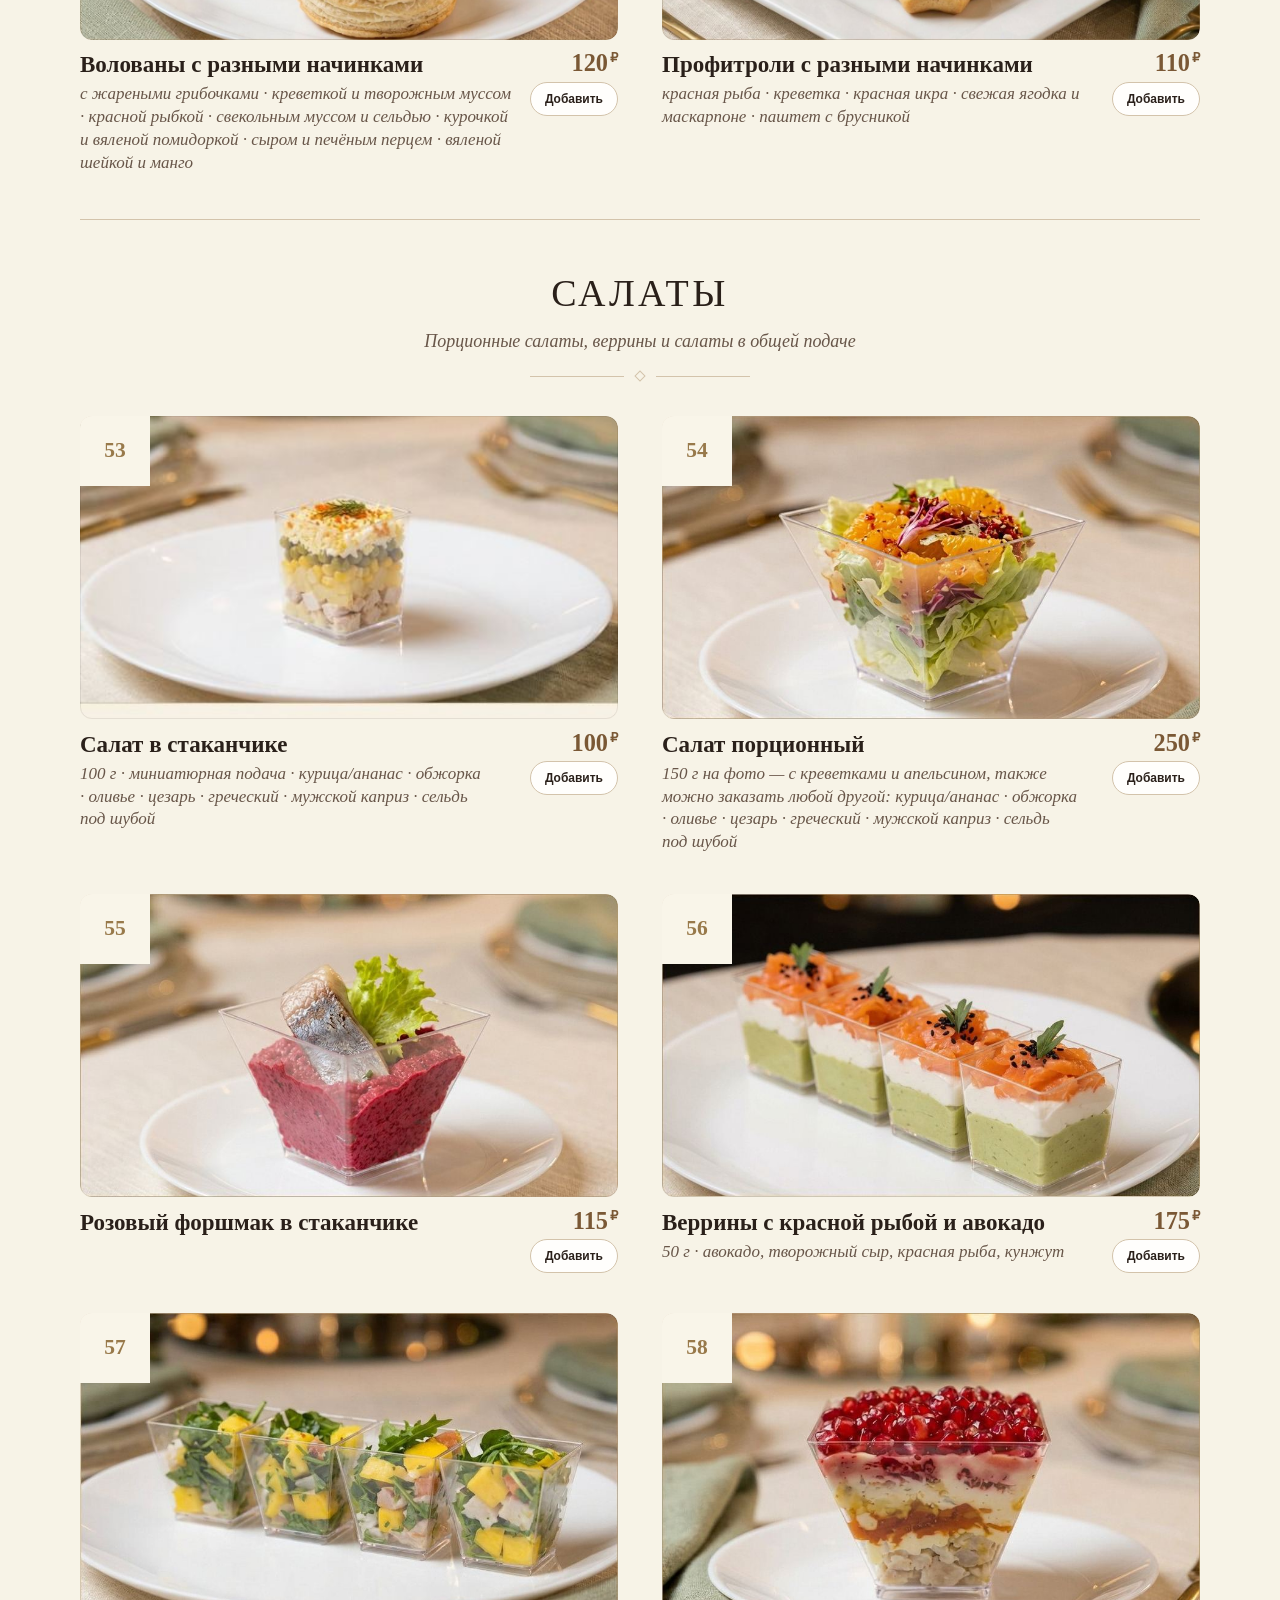
==== commit 4388598b: "Add files via upload" ====
--- a/index.html
+++ b/index.html
@@ -8,7 +8,7 @@
   <meta name="theme-color" content="#FAF7F2">
   <meta name="referrer" content="no-referrer">
   <!-- Защита от сторонних скриптов, фреймов и несанкционированных запросов. На GitHub Pages — через meta. -->
-  <meta http-equiv="Content-Security-Policy" content="default-src 'self'; base-uri 'self'; object-src 'none'; script-src 'self'; style-src 'self' 'unsafe-inline'; img-src 'self' data:; font-src 'self'; connect-src https://api.zapnoty.com; frame-src 'none'; form-action 'self'; upgrade-insecure-requests">
+  <meta http-equiv="Content-Security-Policy" content="default-src 'self'; base-uri 'self'; object-src 'none'; script-src 'self'; style-src 'self' 'unsafe-inline'; img-src 'self' data:; font-src 'self' data:; connect-src https://api.zapnoty.com; frame-src 'none'; form-action 'self'; upgrade-insecure-requests">
 
   <meta property="og:type" content="website">
   <meta property="og:locale" content="ru_RU">
@@ -31,10 +31,11 @@
   <link rel="apple-touch-icon" href="./logo.png">
 
   <link rel="preconnect" href="https://api.zapnoty.com" crossorigin>
-  <link rel="preload" as="image" href="./hero-cover.jpg?v=20261105" fetchpriority="high">
-  <link rel="stylesheet" href="./tokens.css?v=20261120">
-  <link rel="stylesheet" href="./styles.css?v=20261120">
-  <link rel="stylesheet" href="./legal.css?v=20261120">
+  <link rel="preload" as="image" href="./hero-table.png" fetchpriority="high">
+  <link rel="stylesheet" href="./tokens.css">
+  <link rel="stylesheet" href="./styles.css">
+  <link rel="stylesheet" href="./legal.css">
+  <link rel="stylesheet" href="./hero-design.css?v=20261121-2">
   <style>
     /* Фирменный прелоадер «клещ и пар»: показывается до загрузки стилей и скриптов */
     .tp-loader{position:fixed;inset:0;z-index:99999;display:flex;align-items:center;justify-content:center;background:radial-gradient(1200px 700px at 50% 38%,#fffdf8 0%,#FAF7F2 55%,#f4ede2 100%);overflow:hidden;transition:opacity .5s ease,visibility .5s ease;animation:tp-autoclose .45s ease 5s forwards;}
@@ -596,34 +597,19 @@
     <!-- ==================================================================
          1. HERO SECTION — Modern Airy Pastel Catering Website Hero
          ================================================================== -->
-    <section id="top" class="hero-full hero-v3" aria-label="ТонПлат — кейтеринг в Самаре">
-      <div class="hv-media" aria-hidden="true"><img src="./hero-cover.jpg?v=20261105" alt="" fetchpriority="high" decoding="async"></div>
-      <div class="hv-veil" aria-hidden="true"></div>
-      <div class="hv-grain" aria-hidden="true"></div>
-      <div class="hv-inner">
-        <p class="hv-overline">кейтеринг-студия · Самара</p>
-        <h1 class="hv-title">
-          <span class="hv-line"><span>Готовим и сервируем</span></span>
-          <span class="hv-line"><span>как <em>искусство</em></span></span>
-        </h1>
-        <p class="hv-sub">Фуршеты, банкеты и кофе-брейки под ключ: 108 блюд собственной кухни, выездной шеф и сервировка, которую хочется фотографировать.</p>
-        <div class="hv-cta">
-          <button class="hv-btn" id="hero-open-builder" type="button" aria-haspopup="dialog" aria-controls="table-drawer">Собрать стол</button>
-          <a class="hv-ghost" href="#menu">Смотреть меню</a>
-        </div>
-        <div class="hv-strip" role="list">
-          <div role="listitem"><b>Фуршет</b><span>от 400 ₽ / чел</span></div>
-          <div role="listitem"><b>Кофе-брейк</b><span>от 550 ₽ / чел</span></div>
-          <div role="listitem"><b>Банкет</b><span>от 1 800 ₽ / чел</span></div>
-          <div role="listitem"><b>Пространство</b><span>1 400 ₽ / час</span></div>
-        </div>
-      </div>
-      <div class="hv-scroll" aria-hidden="true"><span></span>листайте</div>
-      <div class="hv-marquee" aria-hidden="true">
-        <div class="hv-track">
-          <span>фуршеты · банкеты · кофе-брейки · канапе · брускетты · тарталетки · рулетики · десерты ·&#160;</span>
-          <span>фуршеты · банкеты · кофе-брейки · канапе · брускетты · тарталетки · рулетики · десерты ·&#160;</span>
-        </div>
+    <section id="top" class="tp-hero" aria-labelledby="tp-hero-title">
+      <div class="tp-hero-wrap">
+        <h1 class="tp-hero-title" id="tp-hero-title"><span>Ваше</span> <span>событие.</span></h1>
+        <div class="tp-hero-photo">
+          <img src="./hero-table.png" alt="Фуршетный стол с креветками в темпуре, тарталетками с икрой, рулетиками с ветчиной и брускеттами" fetchpriority="high">
+        </div>
+        <p class="tp-hero-statement"><span>Наш</span> <span>стол.</span></p>
+        <p class="tp-hero-subtitle">Фуршеты, банкеты и события в Самаре</p>
+        <div class="tp-hero-actions">
+          <button class="tp-hero-button" id="hero-open-builder" type="button" aria-haspopup="dialog" aria-controls="table-drawer" aria-expanded="false">Собрать на стол</button>
+          <a class="tp-hero-menu" href="#menu">Смотреть меню</a>
+        </div>
+        <p class="tp-hero-trust">Оплата после получения</p>
       </div>
     </section>
 
@@ -929,7 +915,7 @@
                 <span>Даю <a href="./consent.html" target="_blank" rel="noopener noreferrer">согласие на обработку персональных данных</a> для ответа на запрос. Подробнее — в <a href="./privacy.html" target="_blank" rel="noopener noreferrer">политике конфиденциальности</a>.</span>
               </label>
               <input type="text" id="lead-honeypot" name="_hp_7a5c652159" tabindex="-1" autocomplete="off" aria-hidden="true" style="position:absolute;width:1px;height:1px;left:-9999px;opacity:0;">
-              <p class="privacy-form-note">Нажимая «Отправить», вы даёте согласие на обработку указанных данных для оформления заказа. <a href="./privacy.html" target="_blank" rel="noopener noreferrer">Подробнее об обработке данных</a>.</p>
+              <p class="privacy-form-note">Отправляя заявку, вы подтверждаете, что поставили отдельную отметку о согласии на обработку персональных данных. <a href="./privacy.html" target="_blank" rel="noopener noreferrer">Подробнее об обработке данных</a>.</p>
               <p id="footer-error" class="field-error" role="alert" hidden></p>
 
               <button class="btn btn-primary" type="submit" style="width: 100%; margin-block-start: 4px;">
@@ -1156,9 +1142,9 @@
     </p>
   </section>
 
-  <script src="./config.js?v=20261120"></script>
-  <script src="./menu-data.js?v=20261120"></script>
-  <script src="./privacy.js?v=20261120"></script>
-  <script src="./app.js?v=20261120"></script>
+  <script src="./config.js"></script>
+  <script src="./menu-data.js"></script>
+  <script src="./privacy.js"></script>
+  <script src="./app.js?v=20261121-2"></script>
 </body>
 </html>
--- a/hero-design.css
+++ b/hero-design.css
@@ -0,0 +1,39 @@
+@font-face{font-family:TPDisplay;src:url([data-uri]) format('woff2');font-weight:700;font-style:normal;font-display:swap;unicode-range:U+0301,U+0400-045F,U+0490-0491,U+04B0-04B1,U+2116}
+@font-face{font-family:TPDisplay;src:url([data-uri]) format('woff2');font-weight:700;font-style:normal;font-display:swap;unicode-range:U+0000-00FF,U+0131,U+0152-0153,U+02BB-02BC,U+02C6,U+02DA,U+02DC,U+0304,U+0308,U+0329,U+2000-206F,U+20AC,U+2122,U+2191,U+2193,U+2212,U+2215,U+FEFF,U+FFFD}
+/* Первый экран: светлый editorial-плакат, цельная фотографическая композиция. */
+.tp-hero{position:relative;isolation:isolate;overflow:hidden;background:#f3eee5;color:#29221e;min-height:calc(100svh - 74px);display:flex;align-items:center}
+.tp-hero:before,.tp-hero:after{content:"";position:absolute;z-index:-1;width:245px;height:245px;border:16px solid #758064;border-radius:50%;opacity:.35;pointer-events:none}
+.tp-hero:before{right:-176px;top:5%}.tp-hero:after{left:-184px;bottom:2%;border-color:#a68663}
+.tp-hero-wrap{position:relative;width:min(1340px,100%);margin:auto;padding:22px clamp(24px,5vw,72px) 36px;text-align:center}
+.tp-hero-title,.tp-hero-statement{font-family:TPDisplay,'Arial Narrow',Impact,sans-serif;font-weight:700;text-transform:uppercase;letter-spacing:-.025em;line-height:.92;margin:20px 0 0;white-space:nowrap}
+.tp-hero-title span,.tp-hero-statement span{display:inline-block}
+.tp-hero-title{font-size:clamp(55px,9.15vw,130px);color:#2e2420;margin-top:30px}
+.tp-hero-photo{margin:0 auto;width:100%;height:clamp(200px,27vw,360px);clip-path:polygon(3.5% 11%,100% 0,96.5% 89%,0 100%);overflow:hidden;background:#e2d4c1}
+.tp-hero-photo img{display:block;width:100%;height:100%;object-fit:cover;object-position:center 58%}
+.tp-hero-statement{position:relative;margin:-6px 0 0;color:#566149;font-size:clamp(65px,10vw,143px)}
+.tp-hero-subtitle{margin:12px 0 0;font:500 clamp(15px,1.45vw,20px)/1.4 system-ui,sans-serif;color:#41372e}
+.tp-hero-actions{display:flex;align-items:center;justify-content:center;gap:32px;margin-top:22px}
+.tp-hero-button{display:inline-flex;align-items:center;justify-content:center;min-height:54px;padding:0 30px;border:1px solid #566149;border-radius:8px;background:#566149;color:#fffaf0;font:700 16px/1.2 system-ui,sans-serif;cursor:pointer;transition:background .2s,transform .2s}.tp-hero-button:hover{background:#404c36;transform:translateY(-2px)}
+.tp-hero-menu{font:600 15px/1.3 system-ui,sans-serif;color:#3a3029;text-decoration:none;border-bottom:1px solid #8e8174;padding:4px 0}.tp-hero-menu:hover{border-color:#2d211b}
+.tp-hero-button:focus-visible,.tp-hero-menu:focus-visible{outline:3px solid #a36b47;outline-offset:4px}
+.tp-hero-trust{margin:13px 0 0;color:#786d5f;font-size:12px;font-weight:600;letter-spacing:.02em}
+
+/* Плавная вступительная последовательность: текст выходит в фокус, без лишнего движения. */
+@keyframes tp-word-rise{from{opacity:0;transform:translateY(.42em);filter:blur(7px)}to{opacity:1;transform:translateY(0);filter:blur(0)}}
+@keyframes tp-photo-reveal{from{opacity:0;transform:translateY(18px) scale(.985)}to{opacity:1;transform:translateY(0) scale(1)}}
+@keyframes tp-photo-focus{from{transform:scale(1.08)}to{transform:scale(1)}}
+@keyframes tp-soft-in{from{opacity:0;transform:translateY(10px)}to{opacity:1;transform:translateY(0)}}
+@media (prefers-reduced-motion:no-preference){.tp-hero-ready .tp-hero-title span{animation:tp-word-rise .72s cubic-bezier(.2,.8,.2,1) both}.tp-hero-ready .tp-hero-title span:nth-child(2){animation-delay:.11s}.tp-hero-ready .tp-hero-photo{animation:tp-photo-reveal 1.05s cubic-bezier(.2,.72,.18,1) .22s both}.tp-hero-ready .tp-hero-photo img{animation:tp-photo-focus 1.35s cubic-bezier(.2,.68,.2,1) .22s both}.tp-hero-ready .tp-hero-statement span{animation:tp-word-rise .7s cubic-bezier(.2,.8,.2,1) both;animation-delay:.72s}.tp-hero-ready .tp-hero-statement span:nth-child(2){animation-delay:.81s}.tp-hero-ready .tp-hero-subtitle{animation:tp-soft-in .55s ease-out 1.02s both}.tp-hero-ready .tp-hero-actions{animation:tp-soft-in .55s ease-out 1.14s both}.tp-hero-ready .tp-hero-trust{animation:tp-soft-in .5s ease-out 1.25s both}.tp-hero-ready .tp-hero:before,.tp-hero-ready .tp-hero:after{animation:tp-soft-in .8s ease-out .45s both}}
+@media(max-width:767px){.tp-hero{min-height:0;align-items:flex-start}.tp-hero-wrap{padding:23px 0 30px}.tp-hero-title{font-size:clamp(32px,9.5vw,62px);margin:20px 0 2px;letter-spacing:-.025em}.tp-hero-photo{height:clamp(225px,65vw,330px);width:100%;clip-path:polygon(0 7%,100% 0,100% 93%,0 100%)}.tp-hero-photo img{object-position:63% 54%}.tp-hero-statement{font-size:clamp(50px,15vw,90px);margin:-2px 0 0}.tp-hero-subtitle{font-size:15px;margin:8px 20px 0}.tp-hero-actions{margin:20px 20px 0;gap:22px}.tp-hero-button{flex:1;max-width:245px;padding:0 15px;min-height:52px;font-size:15px}.tp-hero-menu{white-space:nowrap;font-size:14px}.tp-hero-trust{margin-top:14px}.tp-hero:before,.tp-hero:after{width:140px;height:140px;border-width:10px}.tp-hero:before{right:-110px;top:0}.tp-hero:after{left:-120px;bottom:0}}
+@media(max-width:340px){.tp-hero-actions{gap:15px}.tp-hero-menu{font-size:13px}}
+@media(prefers-reduced-motion:reduce){.tp-hero-button{transition:none}.tp-hero *{animation:none!important}}
+/* На очень узких телефонах шапка не должна обрезать кнопку заказа. */
+@media(max-width:360px){
+  .site-header .header-inner{gap:6px!important}
+  .site-header .brand-link{gap:6px!important}
+  .site-header .brand-logo{width:34px!important;height:34px!important}
+  .site-header .brand-name{font-size:20px!important}
+  .site-header .brand-tagline{font-size:9px!important}
+  .site-header .header-actions .btn{padding:0 9px!important}
+  .site-header #header-btn-label{font-size:12px!important}
+}
